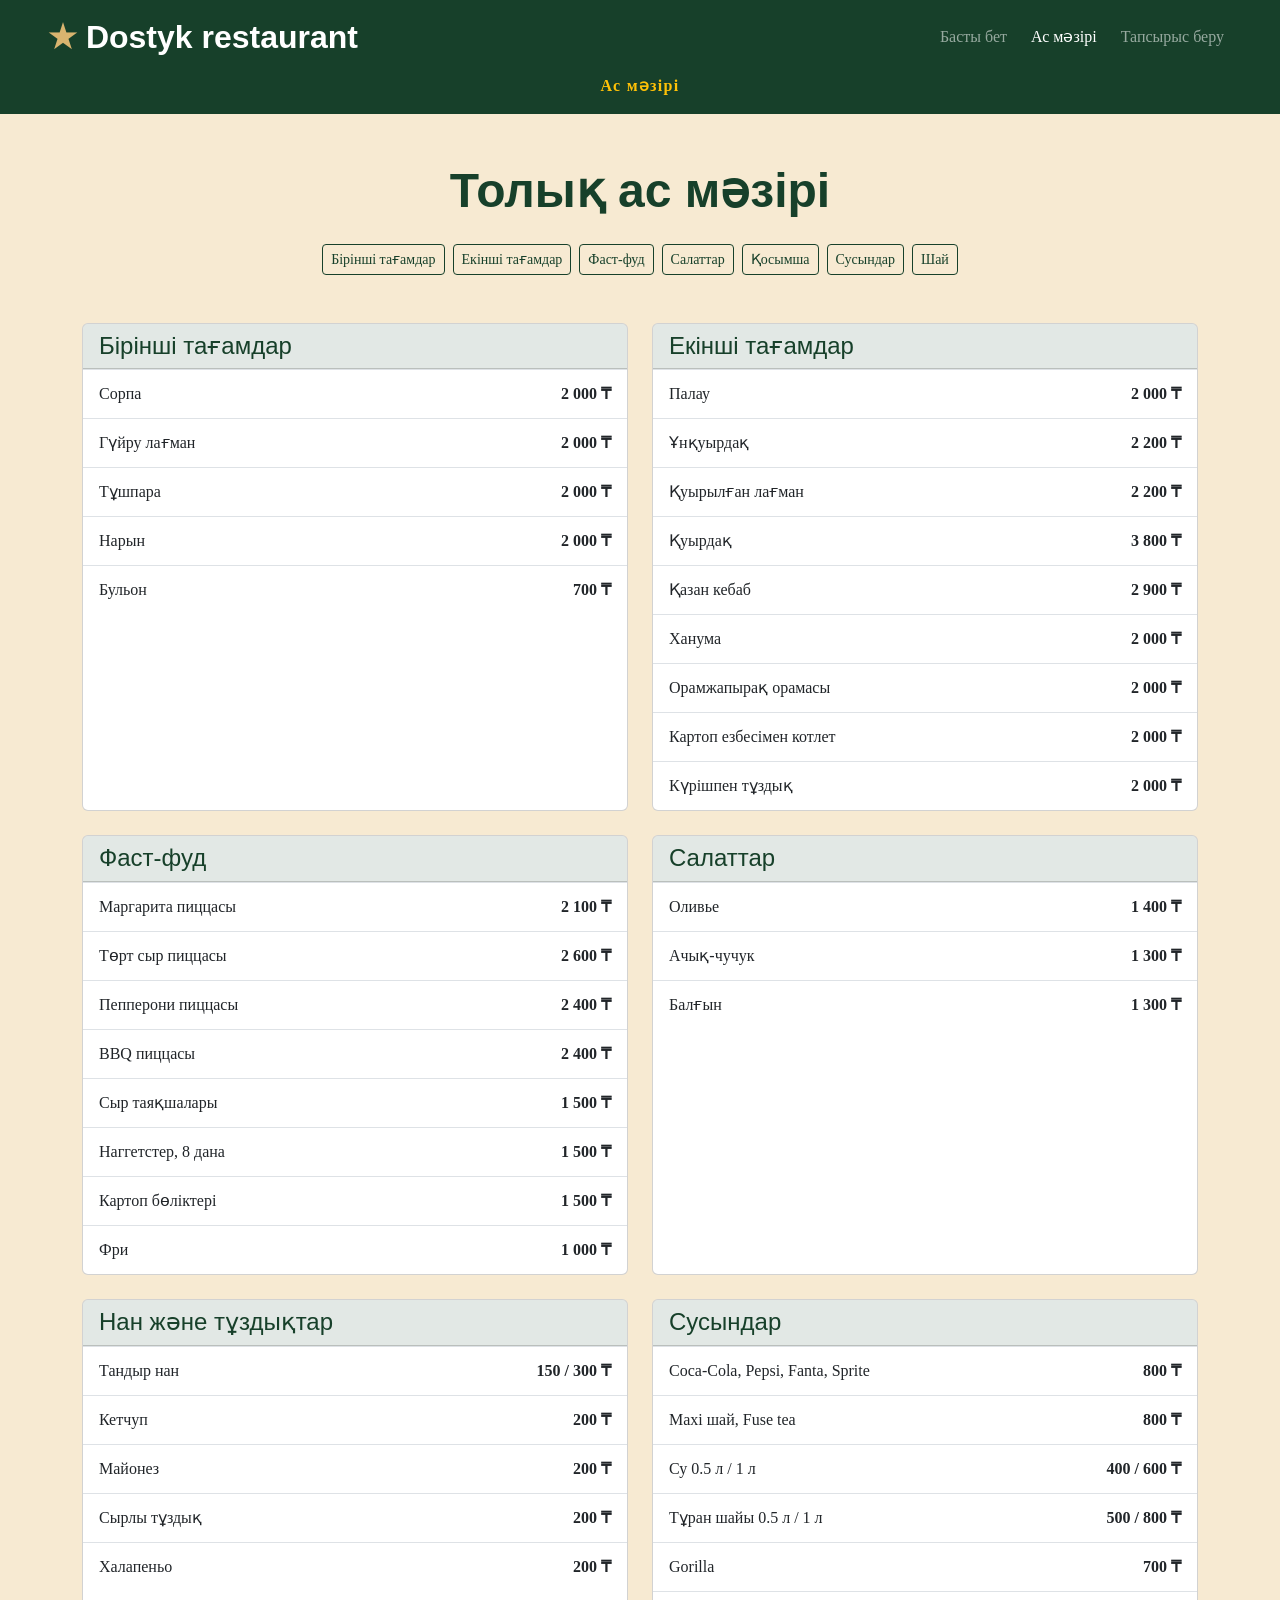
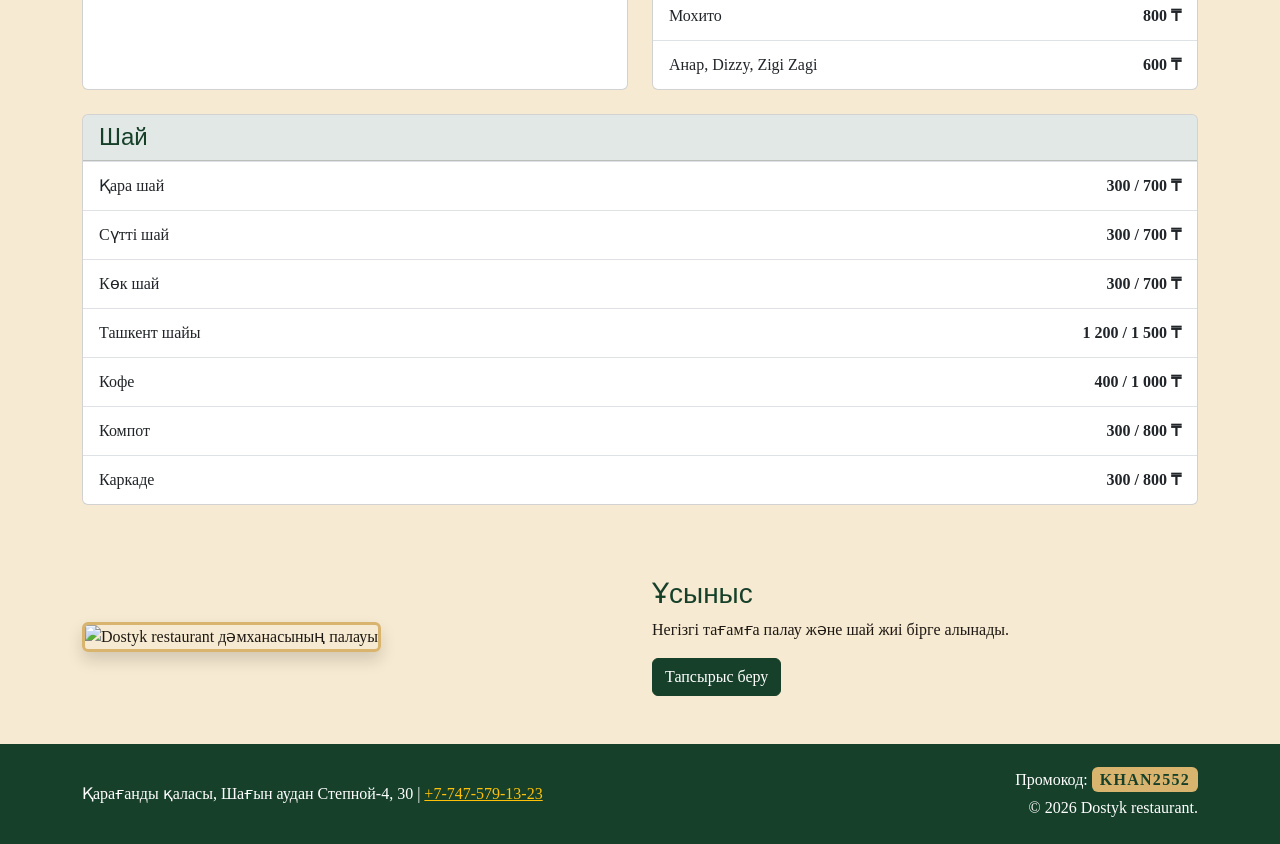
==== menu.html @ ac7b8ba9 "Complete Assignment 3 Bootstrap update" ====
<!DOCTYPE html>
<html lang="kk">
<!-- Author: Aiserik Yerbol -->
<head>
    <meta charset="UTF-8">
    <meta name="viewport" content="width=device-width, initial-scale=1.0">
    <meta name="description" content="Dostyk restaurant ас мәзірі және негізгі бағалары">
    <meta name="author" content="Aiserik Yerbol">
    <!-- Bootstrap 5.3.3 from CDN is used for Assignment 3 layout, navbar, buttons, cards, and responsive utilities. -->
    <link href="https://cdn.jsdelivr.net/npm/bootstrap@5.3.3/dist/css/bootstrap.min.css" rel="stylesheet">
    <link rel="stylesheet" href="css/base.css">
    <link rel="stylesheet" href="css/aiserik.css">
    <title>Dostyk restaurant - Ас мәзірі</title>
</head>

<body>
    <a class="skip-link position-absolute top-0 start-0 m-3 btn btn-primary btn-sm" href="#main-content">Негізгі мазмұнға өту</a>

    <header class="site-header text-white">
        <nav class="navbar navbar-expand-md navbar-dark">
            <!-- container-fluid is used because the navigation background should stay full width. -->
            <div class="container-fluid px-3 px-md-5">
                <a class="navbar-brand fs-2 fw-bold" href="index.html">
                    <span class="brand-star">★</span> Dostyk <span class="d-none d-sm-inline">restaurant</span>
                </a>
                <button class="navbar-toggler" type="button" data-bs-toggle="collapse" data-bs-target="#mainNav" aria-controls="mainNav" aria-expanded="false" aria-label="Мәзірді ашу">
                    <span class="navbar-toggler-icon"></span>
                </button>
                <div class="collapse navbar-collapse" id="mainNav">
                    <ul class="navbar-nav ms-auto gap-md-2 text-center">
                        <li class="nav-item"><a class="nav-link" href="index.html">Басты бет</a></li>
                        <li class="nav-item"><a class="nav-link active" aria-current="page" href="menu.html">Ас мәзірі</a></li>
                        <li class="nav-item"><a class="nav-link" href="order.html">Тапсырыс беру</a></li>
                    </ul>
                </div>
            </div>
        </nav>
        <p class="hero-note text-warning text-center fw-bold mb-0 pb-3 d-none d-md-block">Ас мәзірі</p>
    </header>

    <!-- The main content uses container because menu cards are easier to read with a maximum width. -->
    <main id="main-content" class="container py-5">
        <section class="text-center mb-4">
            <h1 class="display-5 fw-bold text-brand">Толық ас мәзірі</h1>
        </section>

        <nav class="d-flex flex-wrap justify-content-center gap-2 mb-5" aria-label="Мәзір категориялары">
            <a class="btn btn-outline-primary btn-sm" href="#soups">Бірінші тағамдар</a>
            <a class="btn btn-outline-primary btn-sm" href="#main-dishes">Екінші тағамдар</a>
            <a class="btn btn-outline-primary btn-sm" href="#fast-food">Фаст-фуд</a>
            <a class="btn btn-outline-primary btn-sm" href="#salads">Салаттар</a>
            <a class="btn btn-outline-primary btn-sm" href="#extras">Қосымша</a>
            <a class="btn btn-outline-primary btn-sm" href="#drinks">Сусындар</a>
            <a class="btn btn-outline-primary btn-sm" href="#tea-list">Шай</a>
        </nav>

        <!-- Bootstrap component: cards, changed to restaurant menu categories. At 768px and wider, col-md-6 makes two cards per row. -->
        <div class="row g-4">
            <div class="col-12 col-md-6" id="soups">
                <article class="card h-100">
                    <div class="card-header bg-soft-green">
                        <h2 class="h4 text-brand mb-0">Бірінші тағамдар</h2>
                    </div>
                    <ul class="menu-list">
                        <li><span>Сорпа</span><strong class="price">2 000 &#8376;</strong></li>
                        <li><span>Гүйру лағман</span><strong class="price">2 000 &#8376;</strong></li>
                        <li><span>Тұшпара</span><strong class="price">2 000 &#8376;</strong></li>
                        <li><span>Нарын</span><strong class="price">2 000 &#8376;</strong></li>
                        <li><span>Бульон</span><strong class="price">700 &#8376;</strong></li>
                    </ul>
                </article>
            </div>

            <div class="col-12 col-md-6" id="main-dishes">
                <article class="card h-100">
                    <div class="card-header bg-soft-green">
                        <h2 class="h4 text-brand mb-0">Екінші тағамдар</h2>
                    </div>
                    <ul class="menu-list">
                        <li><span>Палау</span><strong class="price">2 000 &#8376;</strong></li>
                        <li><span>Ұнқуырдақ</span><strong class="price">2 200 &#8376;</strong></li>
                        <li><span>Қуырылған лағман</span><strong class="price">2 200 &#8376;</strong></li>
                        <li><span>Қуырдақ</span><strong class="price">3 800 &#8376;</strong></li>
                        <li><span>Қазан кебаб</span><strong class="price">2 900 &#8376;</strong></li>
                        <li><span>Ханума</span><strong class="price">2 000 &#8376;</strong></li>
                        <li><span>Орамжапырақ орамасы</span><strong class="price">2 000 &#8376;</strong></li>
                        <li><span>Картоп езбесімен котлет</span><strong class="price">2 000 &#8376;</strong></li>
                        <li><span>Күрішпен тұздық</span><strong class="price">2 000 &#8376;</strong></li>
                    </ul>
                </article>
            </div>

            <div class="col-12 col-md-6" id="fast-food">
                <article class="card h-100">
                    <div class="card-header bg-soft-green">
                        <h2 class="h4 text-brand mb-0">Фаст-фуд</h2>
                    </div>
                    <ul class="menu-list">
                        <li><span>Маргарита пиццасы</span><strong class="price">2 100 &#8376;</strong></li>
                        <li><span>Төрт сыр пиццасы</span><strong class="price">2 600 &#8376;</strong></li>
                        <li><span>Пепперони пиццасы</span><strong class="price">2 400 &#8376;</strong></li>
                        <li><span>BBQ пиццасы</span><strong class="price">2 400 &#8376;</strong></li>
                        <li><span>Сыр таяқшалары</span><strong class="price">1 500 &#8376;</strong></li>
                        <li><span>Наггетстер, 8 дана</span><strong class="price">1 500 &#8376;</strong></li>
                        <li><span>Картоп бөліктері</span><strong class="price">1 500 &#8376;</strong></li>
                        <li><span>Фри</span><strong class="price">1 000 &#8376;</strong></li>
                    </ul>
                </article>
            </div>

            <div class="col-12 col-md-6" id="salads">
                <article class="card h-100">
                    <div class="card-header bg-soft-green">
                        <h2 class="h4 text-brand mb-0">Салаттар</h2>
                    </div>
                    <ul class="menu-list">
                        <li><span>Оливье</span><strong class="price">1 400 &#8376;</strong></li>
                        <li><span>Ачық-чучук</span><strong class="price">1 300 &#8376;</strong></li>
                        <li><span>Балғын</span><strong class="price">1 300 &#8376;</strong></li>
                    </ul>
                </article>
            </div>

            <div class="col-12 col-md-6" id="extras">
                <article class="card h-100">
                    <div class="card-header bg-soft-green">
                        <h2 class="h4 text-brand mb-0">Нан және тұздықтар</h2>
                    </div>
                    <ul class="menu-list">
                        <li><span>Тандыр нан</span><strong class="price">150 / 300 &#8376;</strong></li>
                        <li><span>Кетчуп</span><strong class="price">200 &#8376;</strong></li>
                        <li><span>Майонез</span><strong class="price">200 &#8376;</strong></li>
                        <li><span>Сырлы тұздық</span><strong class="price">200 &#8376;</strong></li>
                        <li><span>Халапеньо</span><strong class="price">200 &#8376;</strong></li>
                    </ul>
                </article>
            </div>

            <div class="col-12 col-md-6" id="drinks">
                <article class="card h-100">
                    <div class="card-header bg-soft-green">
                        <h2 class="h4 text-brand mb-0">Сусындар</h2>
                    </div>
                    <ul class="menu-list">
                        <li><span>Coca-Cola, Pepsi, Fanta, Sprite</span><strong class="price">800 &#8376;</strong></li>
                        <li><span>Maxi шай, Fuse tea</span><strong class="price">800 &#8376;</strong></li>
                        <li><span>Су 0.5 л / 1 л</span><strong class="price">400 / 600 &#8376;</strong></li>
                        <li><span>Тұран шайы 0.5 л / 1 л</span><strong class="price">500 / 800 &#8376;</strong></li>
                        <li><span>Gorilla</span><strong class="price">700 &#8376;</strong></li>
                        <li><span>Мохито</span><strong class="price">800 &#8376;</strong></li>
                        <li><span>Анар, Dizzy, Zigi Zagi</span><strong class="price">600 &#8376;</strong></li>
                    </ul>
                </article>
            </div>

            <div class="col-12" id="tea-list">
                <article class="card h-100">
                    <div class="card-header bg-soft-green">
                        <h2 class="h4 text-brand mb-0">Шай</h2>
                    </div>
                    <ul class="menu-list">
                        <li><span>Қара шай</span><strong class="price">300 / 700 &#8376;</strong></li>
                        <li><span>Сүтті шай</span><strong class="price">300 / 700 &#8376;</strong></li>
                        <li><span>Көк шай</span><strong class="price">300 / 700 &#8376;</strong></li>
                        <li><span>Ташкент шайы</span><strong class="price">1 200 / 1 500 &#8376;</strong></li>
                        <li><span>Кофе</span><strong class="price">400 / 1 000 &#8376;</strong></li>
                        <li><span>Компот</span><strong class="price">300 / 800 &#8376;</strong></li>
                        <li><span>Каркаде</span><strong class="price">300 / 800 &#8376;</strong></li>
                    </ul>
                </article>
            </div>
        </div>

        <section class="row g-4 align-items-center mt-5">
            <div class="col-12 col-md-6">
                <img class="img-fluid rounded shadow menu-photo" src="images/palay.jpg" alt="Dostyk restaurant дәмханасының палауы" width="400" height="225" loading="lazy">
            </div>
            <div class="col-12 col-md-6 text-center text-md-start">
                <h2 class="h3 text-brand">Ұсыныс</h2>
                <p>Негізгі тағамға палау және шай жиі бірге алынады.</p>
                <a class="btn btn-primary" href="order.html">Тапсырыс беру</a>
            </div>
        </section>
    </main>

    <footer class="site-footer text-white py-4">
        <div class="container d-md-flex justify-content-between align-items-center text-center text-md-start">
            <address class="mb-3 mb-md-0">
                Қарағанды қаласы, Шағын аудан Степной-4, 30 |
                <a class="link-warning" href="tel:+77475791323">+7-747-579-13-23</a>
            </address>
            <div class="text-center text-md-end">
                <p class="mb-1">Промокод: <span class="promo-code rounded px-2 py-1">KHAN2552</span></p>
                <p class="mb-0">&copy; 2026 Dostyk restaurant.</p>
            </div>
        </div>
    </footer>

    <script src="https://cdn.jsdelivr.net/npm/bootstrap@5.3.3/dist/js/bootstrap.bundle.min.js"></script>
</body>
</html>
---- css/base.css ----
/* Assignment 3: Bootstrap handles layout, spacing, nav, buttons, cards, and grid. */
/* :root stores shared colour variables for the whole site. */
:root {
    --dostyk-paper: #f7ead2;
    --dostyk-green: #17402a;
    --dostyk-clay: #7a2e13;
    --dostyk-gold: #d9b46f;
}
/* body controls the page background, main text colour, and font. */
body {
    background: var(--dostyk-paper);
    color: #1f1913;
    font-family: Georgia, "Times New Roman", serif;
}
/* h1, h2, h3, .navbar-brand control headings and the navbar site name. */
h1, h2, h3, .navbar-brand { font-family: "Trebuchet MS", Verdana, Arial, sans-serif; }
/* a controls normal links. */
a { color: var(--dostyk-green); }
/* a:hover, a:focus control links when selected. */
a:hover, a:focus { color: var(--dostyk-clay); }
/* .site-header, .site-footer control the top and bottom green areas. */
.site-header, .site-footer { background: var(--dostyk-green); }
/* .brand-star controls the star beside the restaurant name. */
.brand-star { color: var(--dostyk-gold); }
/* .bg-paper gives an element the page paper colour. */
.bg-paper { background: var(--dostyk-paper); }
/* .bg-soft-green gives cards and alerts a light green background. */
.bg-soft-green { background: rgba(23, 64, 42, 0.12); }
/* .text-brand gives text the restaurant green colour. */
.text-brand { color: var(--dostyk-green); }
/* .btn-primary changes Bootstrap primary buttons to restaurant green. */
.btn-primary {
    background: var(--dostyk-green);
    border-color: var(--dostyk-green);
}
/* .btn-primary:hover, .btn-primary:focus control selected primary buttons. */
.btn-primary:hover, .btn-primary:focus {
    background: var(--dostyk-clay);
    border-color: var(--dostyk-clay);
}
/* .btn-outline-primary changes Bootstrap outline buttons to restaurant green. */
.btn-outline-primary {
    color: var(--dostyk-green);
    border-color: var(--dostyk-green);
}
/* .btn-outline-primary:hover, .btn-outline-primary:focus control selected outline buttons. */
.btn-outline-primary:hover, .btn-outline-primary:focus {
    background: var(--dostyk-green);
    border-color: var(--dostyk-green);
}
/* .menu-photo, .story-photo control borders on restaurant photos. */
.menu-photo, .story-photo { border: 3px solid var(--dostyk-gold); }
/* .skip-link hides the accessibility skip link until keyboard focus. */
.skip-link {
    z-index: 1030;
    transform: translateY(-180%);
}
/* .skip-link:focus shows the skip link when pressing Tab. */
.skip-link:focus { transform: translateY(0); }
---- css/aiserik.css ----
/* Personal Bootstrap correction layer for Aiserik Yerbol. */
/* .hero-note controls the small yellow subtitle under the navbar. */
.hero-note { letter-spacing: 0.08em; }
/* .card-img-top controls images at the top of Bootstrap cards. */
.card-img-top {
    height: 14rem;
    object-fit: cover;
}
/* .menu-list controls the food list inside each menu category card. */
.menu-list {
    list-style: none;
    margin: 0;
    padding: 0;
}
/* .menu-list li controls each food row: name left, price right. */
.menu-list li {
    display: flex;
    justify-content: space-between;
    gap: 1rem;
    padding: 0.75rem 1rem;
    border-top: 1px solid #dee2e6;
}
/* .price controls the menu price text. */
.price { white-space: nowrap; }
/* .promo-code controls the promo code in the footer. */
.promo-code {
    background: #d9b46f;
    color: #17402a;
    font-weight: 700;
    letter-spacing: 0.08em;
}
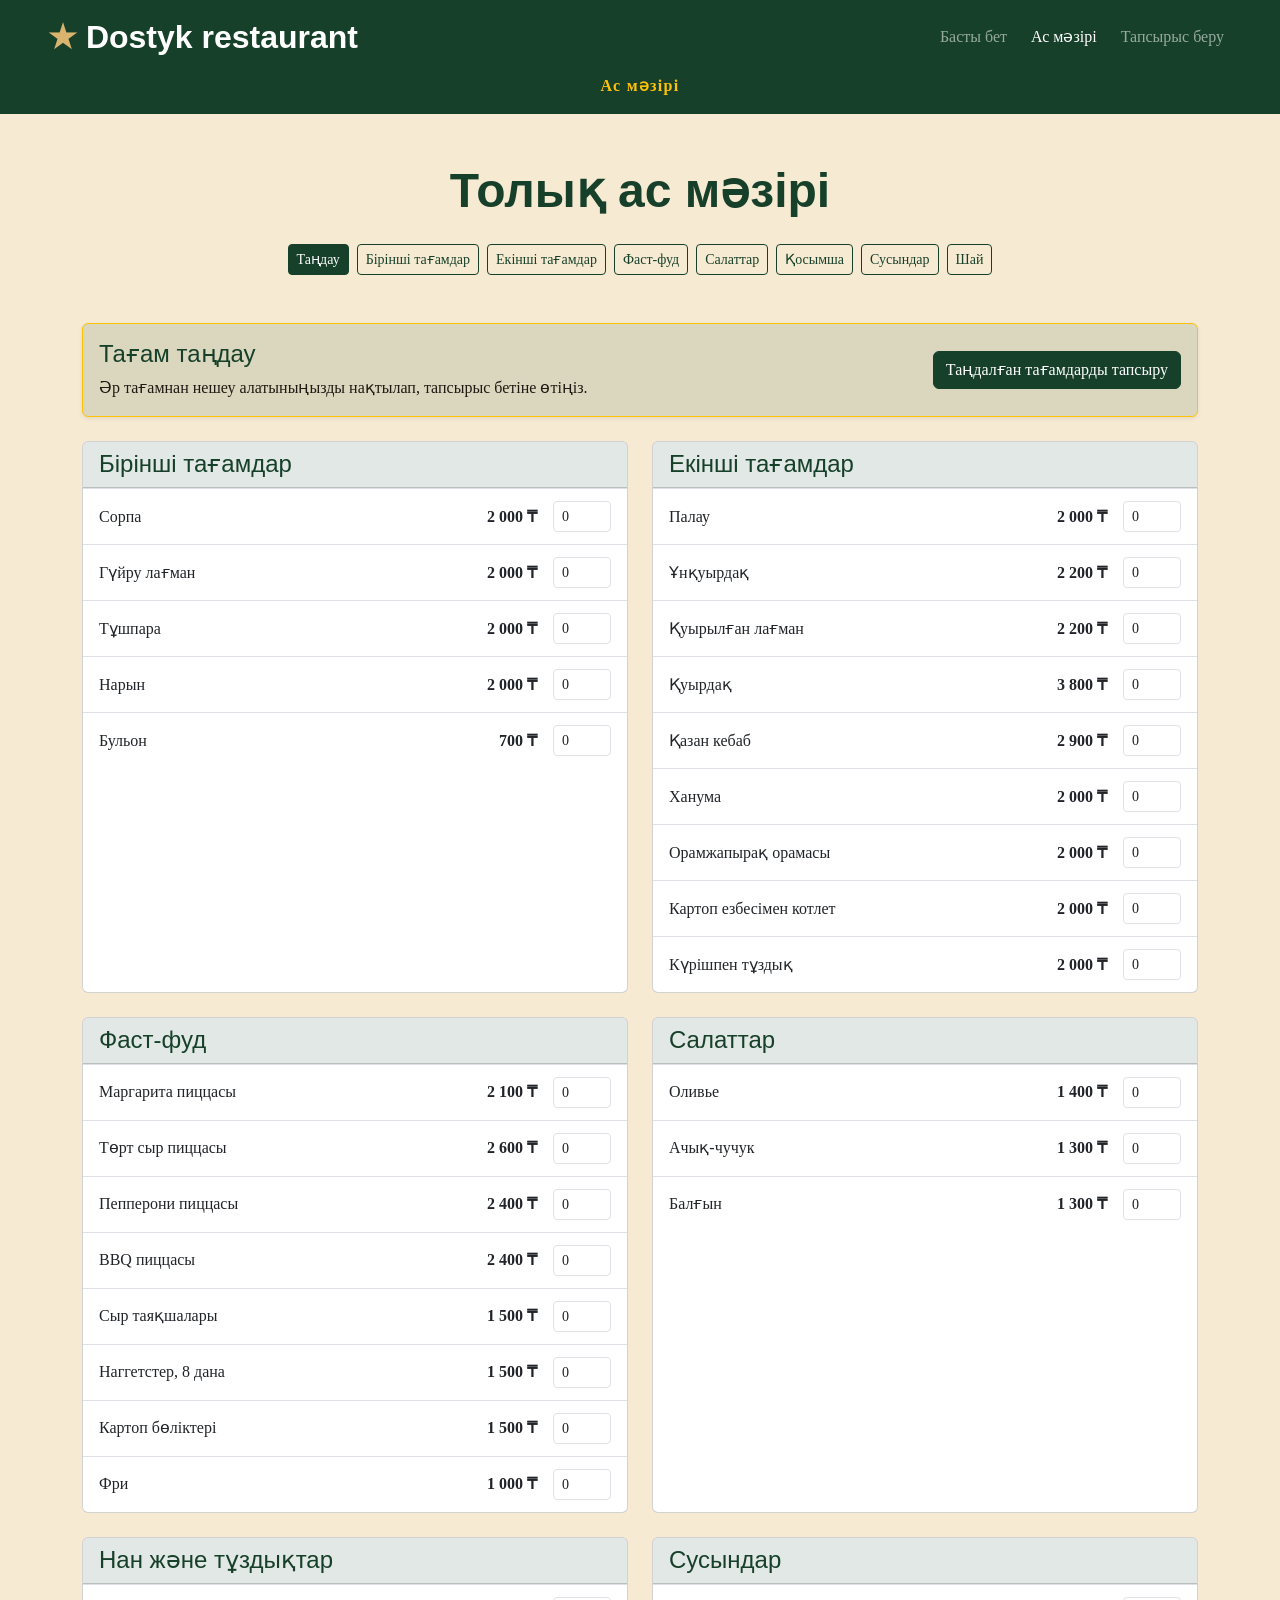
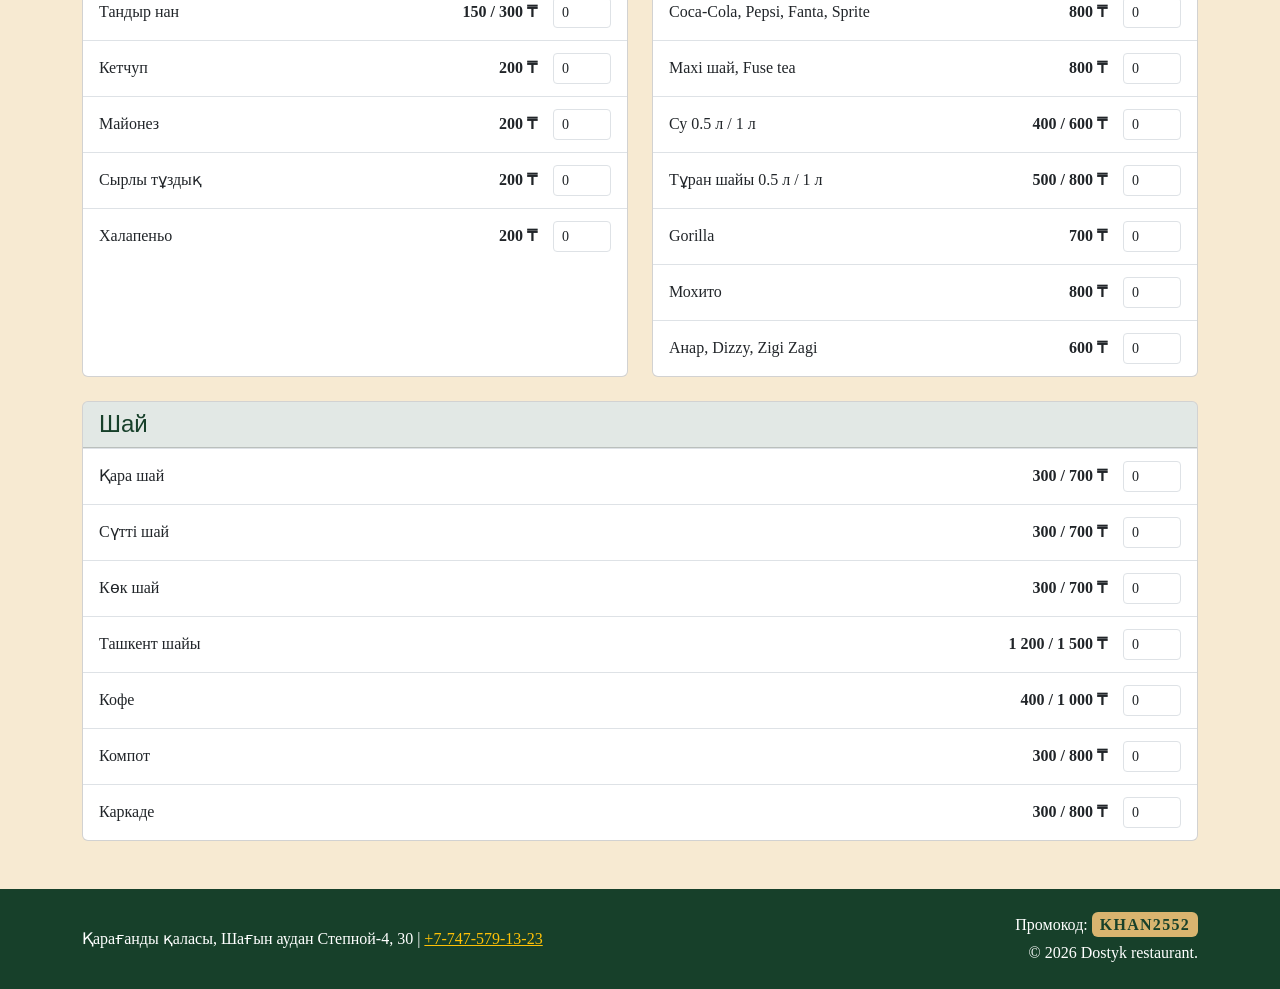
==== commit 9dd34964: "Complete midterm structure and validation updates" ====
--- a/menu.html
+++ b/menu.html
@@ -45,6 +45,7 @@
         </section>
 
         <nav class="d-flex flex-wrap justify-content-center gap-2 mb-5" aria-label="Мәзір категориялары">
+            <a class="btn btn-primary btn-sm" href="#cart">Таңдау</a>
             <a class="btn btn-outline-primary btn-sm" href="#soups">Бірінші тағамдар</a>
             <a class="btn btn-outline-primary btn-sm" href="#main-dishes">Екінші тағамдар</a>
             <a class="btn btn-outline-primary btn-sm" href="#fast-food">Фаст-фуд</a>
@@ -54,6 +55,19 @@
             <a class="btn btn-outline-primary btn-sm" href="#tea-list">Шай</a>
         </nav>
 
+        <form id="menu-cart-form" action="order.html" method="get">
+            <section id="cart" class="alert bg-soft-green border border-warning shadow-sm mb-4">
+                <div class="row g-3 align-items-center">
+                    <div class="col-12 col-md">
+                        <h2 class="h4 text-brand">Тағам таңдау</h2>
+                        <p class="mb-0">Әр тағамнан нешеу алатыныңызды нақтылап, тапсырыс бетіне өтіңіз.</p>
+                    </div>
+                    <div class="col-12 col-md-auto">
+                        <button id="submit-cart" class="btn btn-primary" type="submit">Таңдалған тағамдарды тапсыру</button>
+                    </div>
+                </div>
+            </section>
+
         <!-- Bootstrap component: cards, changed to restaurant menu categories. At 768px and wider, col-md-6 makes two cards per row. -->
         <div class="row g-4">
             <div class="col-12 col-md-6" id="soups">
@@ -62,11 +76,11 @@
                         <h2 class="h4 text-brand mb-0">Бірінші тағамдар</h2>
                     </div>
                     <ul class="menu-list">
-                        <li><span>Сорпа</span><strong class="price">2 000 &#8376;</strong></li>
-                        <li><span>Гүйру лағман</span><strong class="price">2 000 &#8376;</strong></li>
-                        <li><span>Тұшпара</span><strong class="price">2 000 &#8376;</strong></li>
-                        <li><span>Нарын</span><strong class="price">2 000 &#8376;</strong></li>
-                        <li><span>Бульон</span><strong class="price">700 &#8376;</strong></li>
+                        <li><span>Сорпа</span><strong class="price">2 000 &#8376;</strong><label class="visually-hidden" for="qty_sorpa">Сорпа саны</label><input class="form-control form-control-sm w-auto" type="number" id="qty_sorpa" name="qty_sorpa" min="0" max="20" value="0"></li>
+                        <li><span>Гүйру лағман</span><strong class="price">2 000 &#8376;</strong><label class="visually-hidden" for="qty_guyru_lagman">Гүйру лағман саны</label><input class="form-control form-control-sm w-auto" type="number" id="qty_guyru_lagman" name="qty_guyru_lagman" min="0" max="20" value="0"></li>
+                        <li><span>Тұшпара</span><strong class="price">2 000 &#8376;</strong><label class="visually-hidden" for="qty_tushpara">Тұшпара саны</label><input class="form-control form-control-sm w-auto" type="number" id="qty_tushpara" name="qty_tushpara" min="0" max="20" value="0"></li>
+                        <li><span>Нарын</span><strong class="price">2 000 &#8376;</strong><label class="visually-hidden" for="qty_naryn">Нарын саны</label><input class="form-control form-control-sm w-auto" type="number" id="qty_naryn" name="qty_naryn" min="0" max="20" value="0"></li>
+                        <li><span>Бульон</span><strong class="price">700 &#8376;</strong><label class="visually-hidden" for="qty_bulon">Бульон саны</label><input class="form-control form-control-sm w-auto" type="number" id="qty_bulon" name="qty_bulon" min="0" max="20" value="0"></li>
                     </ul>
                 </article>
             </div>
@@ -77,15 +91,15 @@
                         <h2 class="h4 text-brand mb-0">Екінші тағамдар</h2>
                     </div>
                     <ul class="menu-list">
-                        <li><span>Палау</span><strong class="price">2 000 &#8376;</strong></li>
-                        <li><span>Ұнқуырдақ</span><strong class="price">2 200 &#8376;</strong></li>
-                        <li><span>Қуырылған лағман</span><strong class="price">2 200 &#8376;</strong></li>
-                        <li><span>Қуырдақ</span><strong class="price">3 800 &#8376;</strong></li>
-                        <li><span>Қазан кебаб</span><strong class="price">2 900 &#8376;</strong></li>
-                        <li><span>Ханума</span><strong class="price">2 000 &#8376;</strong></li>
-                        <li><span>Орамжапырақ орамасы</span><strong class="price">2 000 &#8376;</strong></li>
-                        <li><span>Картоп езбесімен котлет</span><strong class="price">2 000 &#8376;</strong></li>
-                        <li><span>Күрішпен тұздық</span><strong class="price">2 000 &#8376;</strong></li>
+                        <li><span>Палау</span><strong class="price">2 000 &#8376;</strong><label class="visually-hidden" for="qty_palau">Палау саны</label><input class="form-control form-control-sm w-auto" type="number" id="qty_palau" name="qty_palau" min="0" max="20" value="0"></li>
+                        <li><span>Ұнқуырдақ</span><strong class="price">2 200 &#8376;</strong><label class="visually-hidden" for="qty_unquyrdaq">Ұнқуырдақ саны</label><input class="form-control form-control-sm w-auto" type="number" id="qty_unquyrdaq" name="qty_unquyrdaq" min="0" max="20" value="0"></li>
+                        <li><span>Қуырылған лағман</span><strong class="price">2 200 &#8376;</strong><label class="visually-hidden" for="qty_fried_lagman">Қуырылған лағман саны</label><input class="form-control form-control-sm w-auto" type="number" id="qty_fried_lagman" name="qty_fried_lagman" min="0" max="20" value="0"></li>
+                        <li><span>Қуырдақ</span><strong class="price">3 800 &#8376;</strong><label class="visually-hidden" for="qty_quyrdaq">Қуырдақ саны</label><input class="form-control form-control-sm w-auto" type="number" id="qty_quyrdaq" name="qty_quyrdaq" min="0" max="20" value="0"></li>
+                        <li><span>Қазан кебаб</span><strong class="price">2 900 &#8376;</strong><label class="visually-hidden" for="qty_qazan_kebab">Қазан кебаб саны</label><input class="form-control form-control-sm w-auto" type="number" id="qty_qazan_kebab" name="qty_qazan_kebab" min="0" max="20" value="0"></li>
+                        <li><span>Ханума</span><strong class="price">2 000 &#8376;</strong><label class="visually-hidden" for="qty_hanuma">Ханума саны</label><input class="form-control form-control-sm w-auto" type="number" id="qty_hanuma" name="qty_hanuma" min="0" max="20" value="0"></li>
+                        <li><span>Орамжапырақ орамасы</span><strong class="price">2 000 &#8376;</strong><label class="visually-hidden" for="qty_cabbage_roll">Орамжапырақ орамасы саны</label><input class="form-control form-control-sm w-auto" type="number" id="qty_cabbage_roll" name="qty_cabbage_roll" min="0" max="20" value="0"></li>
+                        <li><span>Картоп езбесімен котлет</span><strong class="price">2 000 &#8376;</strong><label class="visually-hidden" for="qty_cutlet_puree">Картоп езбесімен котлет саны</label><input class="form-control form-control-sm w-auto" type="number" id="qty_cutlet_puree" name="qty_cutlet_puree" min="0" max="20" value="0"></li>
+                        <li><span>Күрішпен тұздық</span><strong class="price">2 000 &#8376;</strong><label class="visually-hidden" for="qty_rice_sauce">Күрішпен тұздық саны</label><input class="form-control form-control-sm w-auto" type="number" id="qty_rice_sauce" name="qty_rice_sauce" min="0" max="20" value="0"></li>
                     </ul>
                 </article>
             </div>
@@ -96,14 +110,14 @@
                         <h2 class="h4 text-brand mb-0">Фаст-фуд</h2>
                     </div>
                     <ul class="menu-list">
-                        <li><span>Маргарита пиццасы</span><strong class="price">2 100 &#8376;</strong></li>
-                        <li><span>Төрт сыр пиццасы</span><strong class="price">2 600 &#8376;</strong></li>
-                        <li><span>Пепперони пиццасы</span><strong class="price">2 400 &#8376;</strong></li>
-                        <li><span>BBQ пиццасы</span><strong class="price">2 400 &#8376;</strong></li>
-                        <li><span>Сыр таяқшалары</span><strong class="price">1 500 &#8376;</strong></li>
-                        <li><span>Наггетстер, 8 дана</span><strong class="price">1 500 &#8376;</strong></li>
-                        <li><span>Картоп бөліктері</span><strong class="price">1 500 &#8376;</strong></li>
-                        <li><span>Фри</span><strong class="price">1 000 &#8376;</strong></li>
+                        <li><span>Маргарита пиццасы</span><strong class="price">2 100 &#8376;</strong><label class="visually-hidden" for="qty_margarita">Маргарита пиццасы саны</label><input class="form-control form-control-sm w-auto" type="number" id="qty_margarita" name="qty_margarita" min="0" max="20" value="0"></li>
+                        <li><span>Төрт сыр пиццасы</span><strong class="price">2 600 &#8376;</strong><label class="visually-hidden" for="qty_four_cheese">Төрт сыр пиццасы саны</label><input class="form-control form-control-sm w-auto" type="number" id="qty_four_cheese" name="qty_four_cheese" min="0" max="20" value="0"></li>
+                        <li><span>Пепперони пиццасы</span><strong class="price">2 400 &#8376;</strong><label class="visually-hidden" for="qty_pepperoni">Пепперони пиццасы саны</label><input class="form-control form-control-sm w-auto" type="number" id="qty_pepperoni" name="qty_pepperoni" min="0" max="20" value="0"></li>
+                        <li><span>BBQ пиццасы</span><strong class="price">2 400 &#8376;</strong><label class="visually-hidden" for="qty_bbq_pizza">BBQ пиццасы саны</label><input class="form-control form-control-sm w-auto" type="number" id="qty_bbq_pizza" name="qty_bbq_pizza" min="0" max="20" value="0"></li>
+                        <li><span>Сыр таяқшалары</span><strong class="price">1 500 &#8376;</strong><label class="visually-hidden" for="qty_cheese_sticks">Сыр таяқшалары саны</label><input class="form-control form-control-sm w-auto" type="number" id="qty_cheese_sticks" name="qty_cheese_sticks" min="0" max="20" value="0"></li>
+                        <li><span>Наггетстер, 8 дана</span><strong class="price">1 500 &#8376;</strong><label class="visually-hidden" for="qty_nuggets">Наггетстер саны</label><input class="form-control form-control-sm w-auto" type="number" id="qty_nuggets" name="qty_nuggets" min="0" max="20" value="0"></li>
+                        <li><span>Картоп бөліктері</span><strong class="price">1 500 &#8376;</strong><label class="visually-hidden" for="qty_potato_wedges">Картоп бөліктері саны</label><input class="form-control form-control-sm w-auto" type="number" id="qty_potato_wedges" name="qty_potato_wedges" min="0" max="20" value="0"></li>
+                        <li><span>Фри</span><strong class="price">1 000 &#8376;</strong><label class="visually-hidden" for="qty_fries">Фри саны</label><input class="form-control form-control-sm w-auto" type="number" id="qty_fries" name="qty_fries" min="0" max="20" value="0"></li>
                     </ul>
                 </article>
             </div>
@@ -114,9 +128,9 @@
                         <h2 class="h4 text-brand mb-0">Салаттар</h2>
                     </div>
                     <ul class="menu-list">
-                        <li><span>Оливье</span><strong class="price">1 400 &#8376;</strong></li>
-                        <li><span>Ачық-чучук</span><strong class="price">1 300 &#8376;</strong></li>
-                        <li><span>Балғын</span><strong class="price">1 300 &#8376;</strong></li>
+                        <li><span>Оливье</span><strong class="price">1 400 &#8376;</strong><label class="visually-hidden" for="qty_olivye">Оливье саны</label><input class="form-control form-control-sm w-auto" type="number" id="qty_olivye" name="qty_olivye" min="0" max="20" value="0"></li>
+                        <li><span>Ачық-чучук</span><strong class="price">1 300 &#8376;</strong><label class="visually-hidden" for="qty_achik_chuchuk">Ачық-чучук саны</label><input class="form-control form-control-sm w-auto" type="number" id="qty_achik_chuchuk" name="qty_achik_chuchuk" min="0" max="20" value="0"></li>
+                        <li><span>Балғын</span><strong class="price">1 300 &#8376;</strong><label class="visually-hidden" for="qty_balgin">Балғын саны</label><input class="form-control form-control-sm w-auto" type="number" id="qty_balgin" name="qty_balgin" min="0" max="20" value="0"></li>
                     </ul>
                 </article>
             </div>
@@ -127,11 +141,11 @@
                         <h2 class="h4 text-brand mb-0">Нан және тұздықтар</h2>
                     </div>
                     <ul class="menu-list">
-                        <li><span>Тандыр нан</span><strong class="price">150 / 300 &#8376;</strong></li>
-                        <li><span>Кетчуп</span><strong class="price">200 &#8376;</strong></li>
-                        <li><span>Майонез</span><strong class="price">200 &#8376;</strong></li>
-                        <li><span>Сырлы тұздық</span><strong class="price">200 &#8376;</strong></li>
-                        <li><span>Халапеньо</span><strong class="price">200 &#8376;</strong></li>
+                        <li><span>Тандыр нан</span><strong class="price">150 / 300 &#8376;</strong><label class="visually-hidden" for="qty_tandyr_nan">Тандыр нан саны</label><input class="form-control form-control-sm w-auto" type="number" id="qty_tandyr_nan" name="qty_tandyr_nan" min="0" max="20" value="0"></li>
+                        <li><span>Кетчуп</span><strong class="price">200 &#8376;</strong><label class="visually-hidden" for="qty_ketchup">Кетчуп саны</label><input class="form-control form-control-sm w-auto" type="number" id="qty_ketchup" name="qty_ketchup" min="0" max="20" value="0"></li>
+                        <li><span>Майонез</span><strong class="price">200 &#8376;</strong><label class="visually-hidden" for="qty_mayo">Майонез саны</label><input class="form-control form-control-sm w-auto" type="number" id="qty_mayo" name="qty_mayo" min="0" max="20" value="0"></li>
+                        <li><span>Сырлы тұздық</span><strong class="price">200 &#8376;</strong><label class="visually-hidden" for="qty_cheese_sauce">Сырлы тұздық саны</label><input class="form-control form-control-sm w-auto" type="number" id="qty_cheese_sauce" name="qty_cheese_sauce" min="0" max="20" value="0"></li>
+                        <li><span>Халапеньо</span><strong class="price">200 &#8376;</strong><label class="visually-hidden" for="qty_jalapeno">Халапеньо саны</label><input class="form-control form-control-sm w-auto" type="number" id="qty_jalapeno" name="qty_jalapeno" min="0" max="20" value="0"></li>
                     </ul>
                 </article>
             </div>
@@ -142,13 +156,13 @@
                         <h2 class="h4 text-brand mb-0">Сусындар</h2>
                     </div>
                     <ul class="menu-list">
-                        <li><span>Coca-Cola, Pepsi, Fanta, Sprite</span><strong class="price">800 &#8376;</strong></li>
-                        <li><span>Maxi шай, Fuse tea</span><strong class="price">800 &#8376;</strong></li>
-                        <li><span>Су 0.5 л / 1 л</span><strong class="price">400 / 600 &#8376;</strong></li>
-                        <li><span>Тұран шайы 0.5 л / 1 л</span><strong class="price">500 / 800 &#8376;</strong></li>
-                        <li><span>Gorilla</span><strong class="price">700 &#8376;</strong></li>
-                        <li><span>Мохито</span><strong class="price">800 &#8376;</strong></li>
-                        <li><span>Анар, Dizzy, Zigi Zagi</span><strong class="price">600 &#8376;</strong></li>
+                        <li><span>Coca-Cola, Pepsi, Fanta, Sprite</span><strong class="price">800 &#8376;</strong><label class="visually-hidden" for="qty_soda">Газдалған сусын саны</label><input class="form-control form-control-sm w-auto" type="number" id="qty_soda" name="qty_soda" min="0" max="20" value="0"></li>
+                        <li><span>Maxi шай, Fuse tea</span><strong class="price">800 &#8376;</strong><label class="visually-hidden" for="qty_iced_tea">Салқын шай саны</label><input class="form-control form-control-sm w-auto" type="number" id="qty_iced_tea" name="qty_iced_tea" min="0" max="20" value="0"></li>
+                        <li><span>Су 0.5 л / 1 л</span><strong class="price">400 / 600 &#8376;</strong><label class="visually-hidden" for="qty_water">Су саны</label><input class="form-control form-control-sm w-auto" type="number" id="qty_water" name="qty_water" min="0" max="20" value="0"></li>
+                        <li><span>Тұран шайы 0.5 л / 1 л</span><strong class="price">500 / 800 &#8376;</strong><label class="visually-hidden" for="qty_turan_tea">Тұран шайы саны</label><input class="form-control form-control-sm w-auto" type="number" id="qty_turan_tea" name="qty_turan_tea" min="0" max="20" value="0"></li>
+                        <li><span>Gorilla</span><strong class="price">700 &#8376;</strong><label class="visually-hidden" for="qty_gorilla">Gorilla саны</label><input class="form-control form-control-sm w-auto" type="number" id="qty_gorilla" name="qty_gorilla" min="0" max="20" value="0"></li>
+                        <li><span>Мохито</span><strong class="price">800 &#8376;</strong><label class="visually-hidden" for="qty_mojito">Мохито саны</label><input class="form-control form-control-sm w-auto" type="number" id="qty_mojito" name="qty_mojito" min="0" max="20" value="0"></li>
+                        <li><span>Анар, Dizzy, Zigi Zagi</span><strong class="price">600 &#8376;</strong><label class="visually-hidden" for="qty_energy_drink">Анар, Dizzy, Zigi Zagi саны</label><input class="form-control form-control-sm w-auto" type="number" id="qty_energy_drink" name="qty_energy_drink" min="0" max="20" value="0"></li>
                     </ul>
                 </article>
             </div>
@@ -159,28 +173,19 @@
                         <h2 class="h4 text-brand mb-0">Шай</h2>
                     </div>
                     <ul class="menu-list">
-                        <li><span>Қара шай</span><strong class="price">300 / 700 &#8376;</strong></li>
-                        <li><span>Сүтті шай</span><strong class="price">300 / 700 &#8376;</strong></li>
-                        <li><span>Көк шай</span><strong class="price">300 / 700 &#8376;</strong></li>
-                        <li><span>Ташкент шайы</span><strong class="price">1 200 / 1 500 &#8376;</strong></li>
-                        <li><span>Кофе</span><strong class="price">400 / 1 000 &#8376;</strong></li>
-                        <li><span>Компот</span><strong class="price">300 / 800 &#8376;</strong></li>
-                        <li><span>Каркаде</span><strong class="price">300 / 800 &#8376;</strong></li>
+                        <li><span>Қара шай</span><strong class="price">300 / 700 &#8376;</strong><label class="visually-hidden" for="qty_black_tea">Қара шай саны</label><input class="form-control form-control-sm w-auto" type="number" id="qty_black_tea" name="qty_black_tea" min="0" max="20" value="0"></li>
+                        <li><span>Сүтті шай</span><strong class="price">300 / 700 &#8376;</strong><label class="visually-hidden" for="qty_milk_tea">Сүтті шай саны</label><input class="form-control form-control-sm w-auto" type="number" id="qty_milk_tea" name="qty_milk_tea" min="0" max="20" value="0"></li>
+                        <li><span>Көк шай</span><strong class="price">300 / 700 &#8376;</strong><label class="visually-hidden" for="qty_green_tea">Көк шай саны</label><input class="form-control form-control-sm w-auto" type="number" id="qty_green_tea" name="qty_green_tea" min="0" max="20" value="0"></li>
+                        <li><span>Ташкент шайы</span><strong class="price">1 200 / 1 500 &#8376;</strong><label class="visually-hidden" for="qty_tashkent_tea">Ташкент шайы саны</label><input class="form-control form-control-sm w-auto" type="number" id="qty_tashkent_tea" name="qty_tashkent_tea" min="0" max="20" value="0"></li>
+                        <li><span>Кофе</span><strong class="price">400 / 1 000 &#8376;</strong><label class="visually-hidden" for="qty_coffee">Кофе саны</label><input class="form-control form-control-sm w-auto" type="number" id="qty_coffee" name="qty_coffee" min="0" max="20" value="0"></li>
+                        <li><span>Компот</span><strong class="price">300 / 800 &#8376;</strong><label class="visually-hidden" for="qty_compote">Компот саны</label><input class="form-control form-control-sm w-auto" type="number" id="qty_compote" name="qty_compote" min="0" max="20" value="0"></li>
+                        <li><span>Каркаде</span><strong class="price">300 / 800 &#8376;</strong><label class="visually-hidden" for="qty_karkade">Каркаде саны</label><input class="form-control form-control-sm w-auto" type="number" id="qty_karkade" name="qty_karkade" min="0" max="20" value="0"></li>
                     </ul>
                 </article>
             </div>
         </div>
-
-        <section class="row g-4 align-items-center mt-5">
-            <div class="col-12 col-md-6">
-                <img class="img-fluid rounded shadow menu-photo" src="images/palay.jpg" alt="Dostyk restaurant дәмханасының палауы" width="400" height="225" loading="lazy">
-            </div>
-            <div class="col-12 col-md-6 text-center text-md-start">
-                <h2 class="h3 text-brand">Ұсыныс</h2>
-                <p>Негізгі тағамға палау және шай жиі бірге алынады.</p>
-                <a class="btn btn-primary" href="order.html">Тапсырыс беру</a>
-            </div>
-        </section>
+        </form>
+
     </main>
 
     <footer class="site-footer text-white py-4">
--- a/css/base.css
+++ b/css/base.css
@@ -48,8 +48,8 @@
     background: var(--dostyk-green);
     border-color: var(--dostyk-green);
 }
-/* .menu-photo, .story-photo control borders on restaurant photos. */
-.menu-photo, .story-photo { border: 3px solid var(--dostyk-gold); }
+/* .story-photo controls the border on the restaurant photo. */
+.story-photo { border: 3px solid var(--dostyk-gold); }
 /* .skip-link hides the accessibility skip link until keyboard focus. */
 .skip-link {
     z-index: 1030;
--- a/css/aiserik.css
+++ b/css/aiserik.css
@@ -1,4 +1,4 @@
-/* Personal Bootstrap correction layer for Aiserik Yerbol. */
+/* Personal Bootstrap correction layer */
 /* .hero-note controls the small yellow subtitle under the navbar. */
 .hero-note { letter-spacing: 0.08em; }
 /* .card-img-top controls images at the top of Bootstrap cards. */
@@ -14,8 +14,9 @@
 }
 /* .menu-list li controls each food row: name left, price right. */
 .menu-list li {
-    display: flex;
-    justify-content: space-between;
+    display: grid;
+    grid-template-columns: 1fr auto auto;
+    align-items: center;
     gap: 1rem;
     padding: 0.75rem 1rem;
     border-top: 1px solid #dee2e6;
@@ -29,3 +30,11 @@
     font-weight: 700;
     letter-spacing: 0.08em;
 }
+/* .hidden is ready for JavaScript to hide messages or generated blocks later. */
+.hidden { display: none; }
+/* .selected is ready for JavaScript to mark a chosen menu item later. */
+.selected { border-color: #d9b46f; }
+/* .success is ready for JavaScript to show a completed form message later. */
+.success { color: #17402a; }
+/* .error is ready for JavaScript to show a form problem later. */
+.error { color: #7a2e13; }
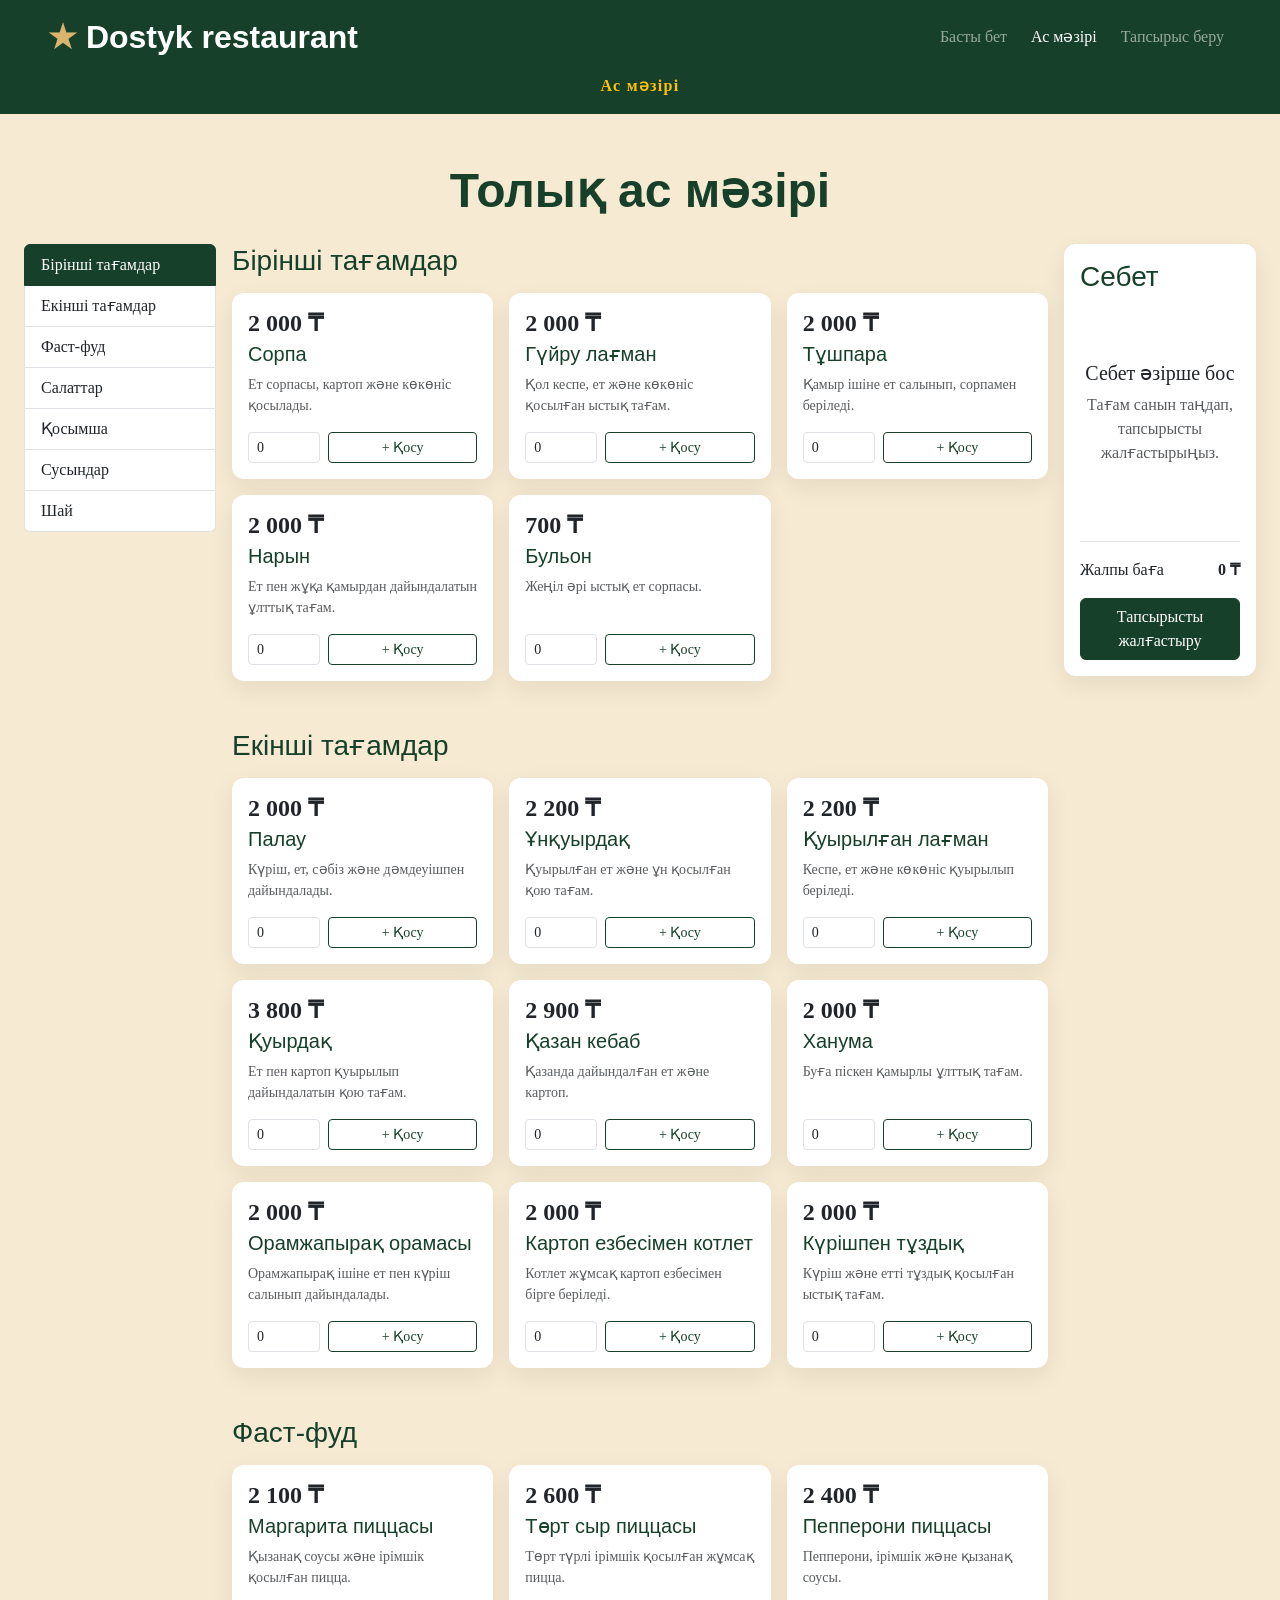
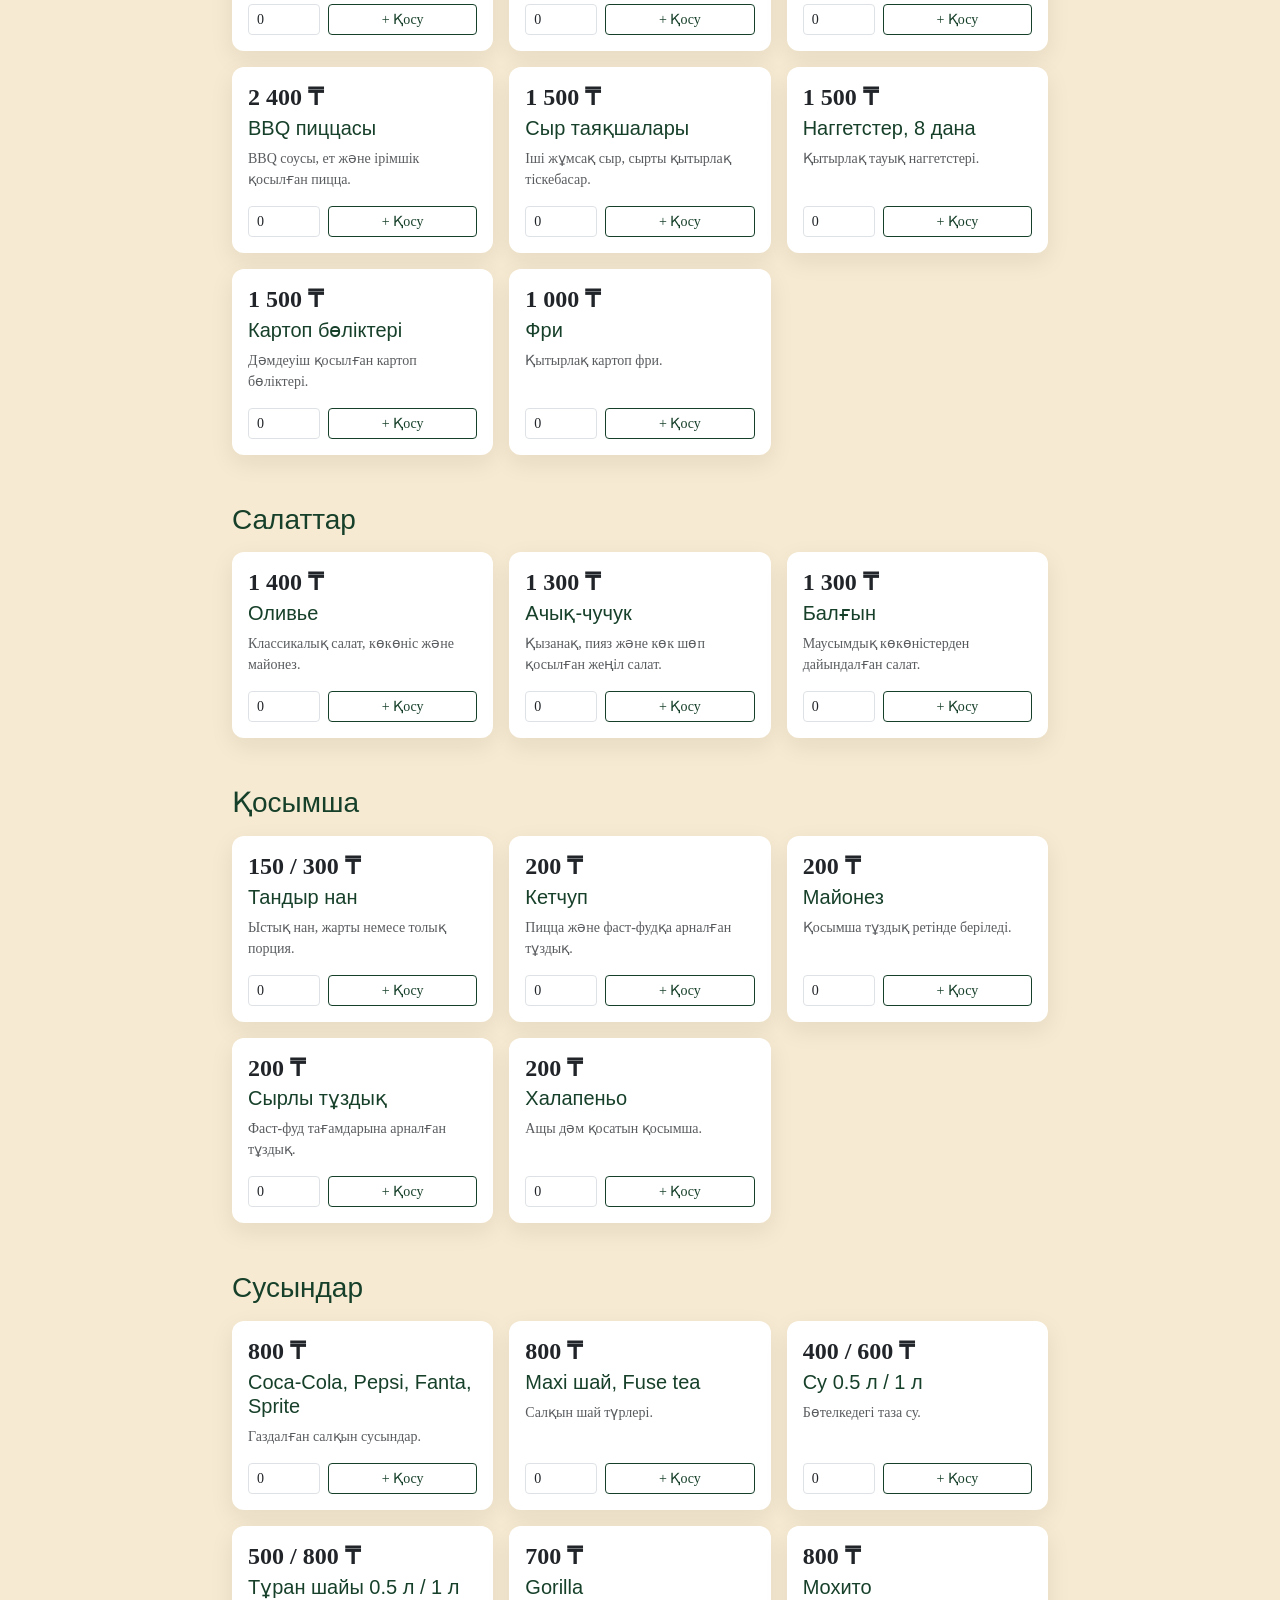
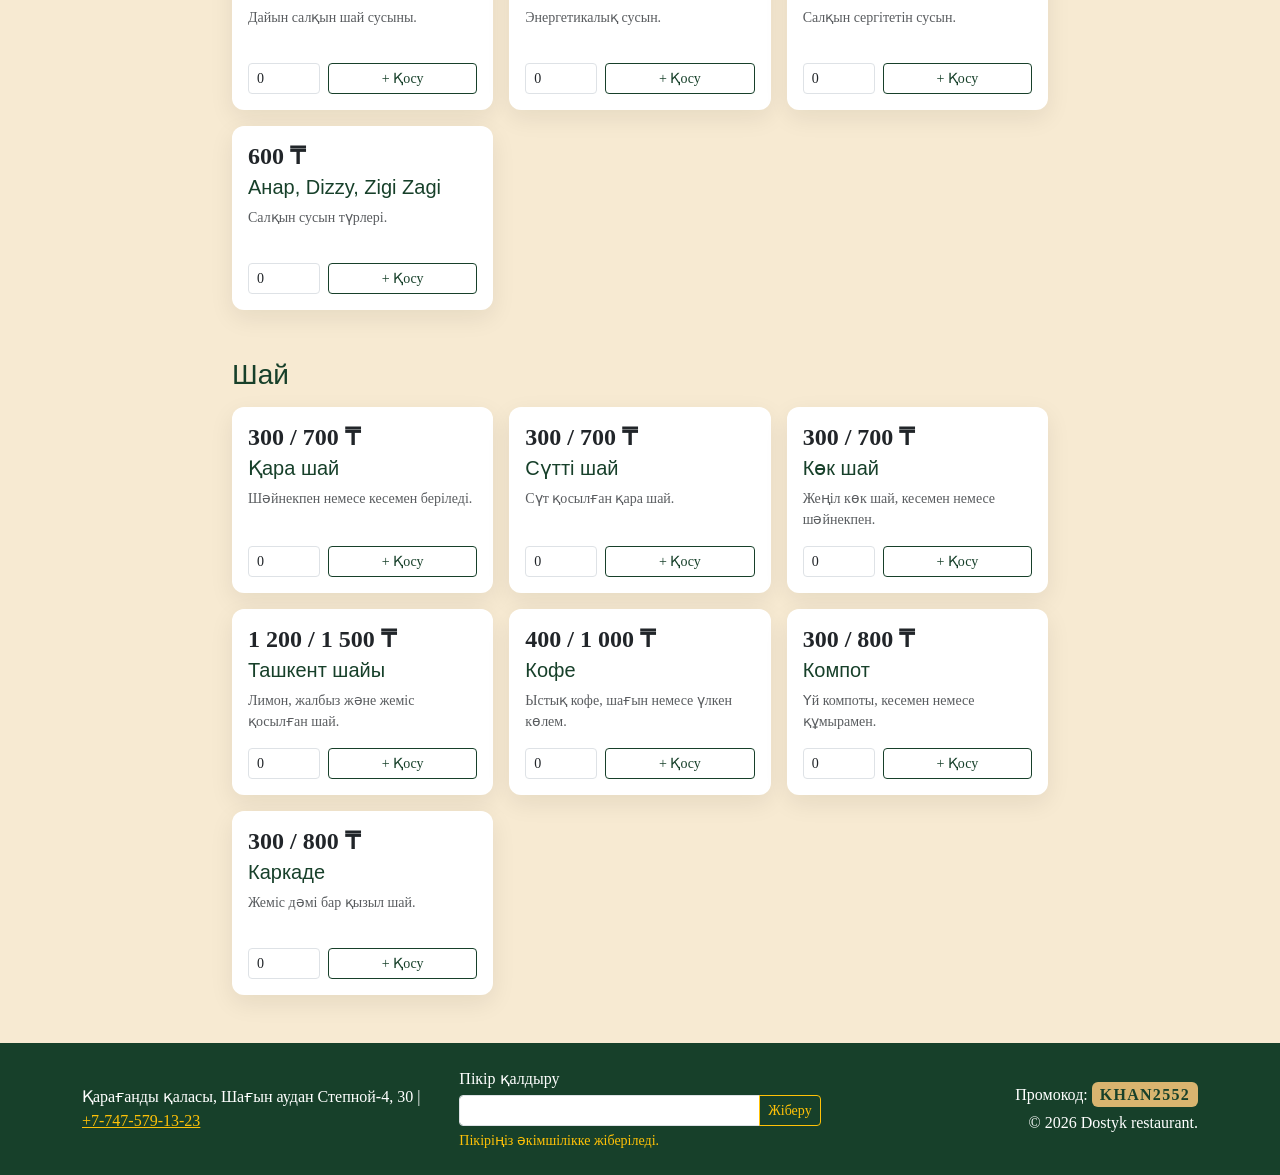
==== commit 449c04a7: "Midterm correction: menu cards, cart panel and footer feedback form Co-Authored-By: Claude Opus 5.5 " ====
--- a/menu.html
+++ b/menu.html
@@ -6,7 +6,6 @@
     <meta name="viewport" content="width=device-width, initial-scale=1.0">
     <meta name="description" content="Dostyk restaurant ас мәзірі және негізгі бағалары">
     <meta name="author" content="Aiserik Yerbol">
-    <!-- Bootstrap 5.3.3 from CDN is used for Assignment 3 layout, navbar, buttons, cards, and responsive utilities. -->
     <link href="https://cdn.jsdelivr.net/npm/bootstrap@5.3.3/dist/css/bootstrap.min.css" rel="stylesheet">
     <link rel="stylesheet" href="css/base.css">
     <link rel="stylesheet" href="css/aiserik.css">
@@ -18,7 +17,7 @@
 
     <header class="site-header text-white">
         <nav class="navbar navbar-expand-md navbar-dark">
-            <!-- container-fluid is used because the navigation background should stay full width. -->
+          
             <div class="container-fluid px-3 px-md-5">
                 <a class="navbar-brand fs-2 fw-bold" href="index.html">
                     <span class="brand-star">★</span> Dostyk <span class="d-none d-sm-inline">restaurant</span>
@@ -38,165 +37,726 @@
         <p class="hero-note text-warning text-center fw-bold mb-0 pb-3 d-none d-md-block">Ас мәзірі</p>
     </header>
 
-    <!-- The main content uses container because menu cards are easier to read with a maximum width. -->
-    <main id="main-content" class="container py-5">
+    <main id="main-content" class="container-fluid px-2 px-md-3 px-xl-4 py-5">
         <section class="text-center mb-4">
             <h1 class="display-5 fw-bold text-brand">Толық ас мәзірі</h1>
         </section>
 
-        <nav class="d-flex flex-wrap justify-content-center gap-2 mb-5" aria-label="Мәзір категориялары">
-            <a class="btn btn-primary btn-sm" href="#cart">Таңдау</a>
-            <a class="btn btn-outline-primary btn-sm" href="#soups">Бірінші тағамдар</a>
-            <a class="btn btn-outline-primary btn-sm" href="#main-dishes">Екінші тағамдар</a>
-            <a class="btn btn-outline-primary btn-sm" href="#fast-food">Фаст-фуд</a>
-            <a class="btn btn-outline-primary btn-sm" href="#salads">Салаттар</a>
-            <a class="btn btn-outline-primary btn-sm" href="#extras">Қосымша</a>
-            <a class="btn btn-outline-primary btn-sm" href="#drinks">Сусындар</a>
-            <a class="btn btn-outline-primary btn-sm" href="#tea-list">Шай</a>
-        </nav>
-
         <form id="menu-cart-form" action="order.html" method="get">
-            <section id="cart" class="alert bg-soft-green border border-warning shadow-sm mb-4">
-                <div class="row g-3 align-items-center">
-                    <div class="col-12 col-md">
-                        <h2 class="h4 text-brand">Тағам таңдау</h2>
-                        <p class="mb-0">Әр тағамнан нешеу алатыныңызды нақтылап, тапсырыс бетіне өтіңіз.</p>
-                    </div>
-                    <div class="col-12 col-md-auto">
-                        <button id="submit-cart" class="btn btn-primary" type="submit">Таңдалған тағамдарды тапсыру</button>
-                    </div>
+            <div class="row g-3 align-items-start">
+                <aside class="col-12 col-lg-2">
+                    <nav class="list-group menu-category-nav" aria-label="Мәзір категориялары">
+                        <a class="list-group-item list-group-item-action active" href="#soups">Бірінші тағамдар</a>
+                        <a class="list-group-item list-group-item-action" href="#main-dishes">Екінші тағамдар</a>
+                        <a class="list-group-item list-group-item-action" href="#fast-food">Фаст-фуд</a>
+                        <a class="list-group-item list-group-item-action" href="#salads">Салаттар</a>
+                        <a class="list-group-item list-group-item-action" href="#extras">Қосымша</a>
+                        <a class="list-group-item list-group-item-action" href="#drinks">Сусындар</a>
+                        <a class="list-group-item list-group-item-action" href="#tea-list">Шай</a>
+                    </nav>
+                </aside>
+
+                <div class="col-12 col-lg-7 col-xl-8">
+                    <section id="soups" class="mb-5">
+                        <h2 class="h3 text-brand mb-3">Бірінші тағамдар</h2>
+                        <div class="row g-3">
+                            <div class="col-12 col-md-6 col-xl-4">
+                                <article class="card menu-product h-100" data-menu-item="sorpa" data-price="2000">
+                                    <div class="card-body d-flex flex-column">
+                                        <p class="h4 fw-bold mb-1">2 000 &#8376;</p>
+                                        <h3 class="h5 text-brand">Сорпа</h3>
+                                        <p class="text-muted small flex-grow-1">Ет сорпасы, картоп және көкөніс қосылады.</p>
+                                        <div class="d-flex gap-2 align-items-center">
+                                            <label class="visually-hidden" for="qty_sorpa">Сорпа саны</label>
+                                            <input class="form-control form-control-sm menu-qty" type="number" id="qty_sorpa" name="qty_sorpa" min="0" max="20" value="0">
+                                            <button class="btn btn-outline-primary btn-sm flex-grow-1" type="submit" name="selected_item" value="sorpa">+ Қосу</button>
+                                        </div>
+                                    </div>
+                                </article>
+                            </div>
+                            <div class="col-12 col-md-6 col-xl-4">
+                                <article class="card menu-product h-100" data-menu-item="guyru_lagman" data-price="2000">
+                                    <div class="card-body d-flex flex-column">
+                                        <p class="h4 fw-bold mb-1">2 000 &#8376;</p>
+                                        <h3 class="h5 text-brand">Гүйру лағман</h3>
+                                        <p class="text-muted small flex-grow-1">Қол кеспе, ет және көкөніс қосылған ыстық тағам.</p>
+                                        <div class="d-flex gap-2 align-items-center">
+                                            <label class="visually-hidden" for="qty_guyru_lagman">Гүйру лағман саны</label>
+                                            <input class="form-control form-control-sm menu-qty" type="number" id="qty_guyru_lagman" name="qty_guyru_lagman" min="0" max="20" value="0">
+                                            <button class="btn btn-outline-primary btn-sm flex-grow-1" type="submit" name="selected_item" value="guyru_lagman">+ Қосу</button>
+                                        </div>
+                                    </div>
+                                </article>
+                            </div>
+                            <div class="col-12 col-md-6 col-xl-4">
+                                <article class="card menu-product h-100" data-menu-item="tushpara" data-price="2000">
+                                    <div class="card-body d-flex flex-column">
+                                        <p class="h4 fw-bold mb-1">2 000 &#8376;</p>
+                                        <h3 class="h5 text-brand">Тұшпара</h3>
+                                        <p class="text-muted small flex-grow-1">Қамыр ішіне ет салынып, сорпамен беріледі.</p>
+                                        <div class="d-flex gap-2 align-items-center">
+                                            <label class="visually-hidden" for="qty_tushpara">Тұшпара саны</label>
+                                            <input class="form-control form-control-sm menu-qty" type="number" id="qty_tushpara" name="qty_tushpara" min="0" max="20" value="0">
+                                            <button class="btn btn-outline-primary btn-sm flex-grow-1" type="submit" name="selected_item" value="tushpara">+ Қосу</button>
+                                        </div>
+                                    </div>
+                                </article>
+                            </div>
+                            <div class="col-12 col-md-6 col-xl-4">
+                                <article class="card menu-product h-100" data-menu-item="naryn" data-price="2000">
+                                    <div class="card-body d-flex flex-column">
+                                        <p class="h4 fw-bold mb-1">2 000 &#8376;</p>
+                                        <h3 class="h5 text-brand">Нарын</h3>
+                                        <p class="text-muted small flex-grow-1">Ет пен жұқа қамырдан дайындалатын ұлттық тағам.</p>
+                                        <div class="d-flex gap-2 align-items-center">
+                                            <label class="visually-hidden" for="qty_naryn">Нарын саны</label>
+                                            <input class="form-control form-control-sm menu-qty" type="number" id="qty_naryn" name="qty_naryn" min="0" max="20" value="0">
+                                            <button class="btn btn-outline-primary btn-sm flex-grow-1" type="submit" name="selected_item" value="naryn">+ Қосу</button>
+                                        </div>
+                                    </div>
+                                </article>
+                            </div>
+                            <div class="col-12 col-md-6 col-xl-4">
+                                <article class="card menu-product h-100" data-menu-item="bulon" data-price="700">
+                                    <div class="card-body d-flex flex-column">
+                                        <p class="h4 fw-bold mb-1">700 &#8376;</p>
+                                        <h3 class="h5 text-brand">Бульон</h3>
+                                        <p class="text-muted small flex-grow-1">Жеңіл әрі ыстық ет сорпасы.</p>
+                                        <div class="d-flex gap-2 align-items-center">
+                                            <label class="visually-hidden" for="qty_bulon">Бульон саны</label>
+                                            <input class="form-control form-control-sm menu-qty" type="number" id="qty_bulon" name="qty_bulon" min="0" max="20" value="0">
+                                            <button class="btn btn-outline-primary btn-sm flex-grow-1" type="submit" name="selected_item" value="bulon">+ Қосу</button>
+                                        </div>
+                                    </div>
+                                </article>
+                            </div>
+                        </div>
+                    </section>
+
+                    <section id="main-dishes" class="mb-5">
+                        <h2 class="h3 text-brand mb-3">Екінші тағамдар</h2>
+                        <div class="row g-3">
+                            <div class="col-12 col-md-6 col-xl-4">
+                                <article class="card menu-product h-100" data-menu-item="palau" data-price="2000">
+                                    <div class="card-body d-flex flex-column">
+                                        <p class="h4 fw-bold mb-1">2 000 &#8376;</p>
+                                        <h3 class="h5 text-brand">Палау</h3>
+                                        <p class="text-muted small flex-grow-1">Күріш, ет, сәбіз және дәмдеуішпен дайындалады.</p>
+                                        <div class="d-flex gap-2 align-items-center">
+                                            <label class="visually-hidden" for="qty_palau">Палау саны</label>
+                                            <input class="form-control form-control-sm menu-qty" type="number" id="qty_palau" name="qty_palau" min="0" max="20" value="0">
+                                            <button class="btn btn-outline-primary btn-sm flex-grow-1" type="submit" name="selected_item" value="palau">+ Қосу</button>
+                                        </div>
+                                    </div>
+                                </article>
+                            </div>
+                            <div class="col-12 col-md-6 col-xl-4">
+                                <article class="card menu-product h-100" data-menu-item="unquyrdaq" data-price="2200">
+                                    <div class="card-body d-flex flex-column">
+                                        <p class="h4 fw-bold mb-1">2 200 &#8376;</p>
+                                        <h3 class="h5 text-brand">Ұнқуырдақ</h3>
+                                        <p class="text-muted small flex-grow-1">Қуырылған ет және ұн қосылған қою тағам.</p>
+                                        <div class="d-flex gap-2 align-items-center">
+                                            <label class="visually-hidden" for="qty_unquyrdaq">Ұнқуырдақ саны</label>
+                                            <input class="form-control form-control-sm menu-qty" type="number" id="qty_unquyrdaq" name="qty_unquyrdaq" min="0" max="20" value="0">
+                                            <button class="btn btn-outline-primary btn-sm flex-grow-1" type="submit" name="selected_item" value="unquyrdaq">+ Қосу</button>
+                                        </div>
+                                    </div>
+                                </article>
+                            </div>
+                            <div class="col-12 col-md-6 col-xl-4">
+                                <article class="card menu-product h-100" data-menu-item="fried_lagman" data-price="2200">
+                                    <div class="card-body d-flex flex-column">
+                                        <p class="h4 fw-bold mb-1">2 200 &#8376;</p>
+                                        <h3 class="h5 text-brand">Қуырылған лағман</h3>
+                                        <p class="text-muted small flex-grow-1">Кеспе, ет және көкөніс қуырылып беріледі.</p>
+                                        <div class="d-flex gap-2 align-items-center">
+                                            <label class="visually-hidden" for="qty_fried_lagman">Қуырылған лағман саны</label>
+                                            <input class="form-control form-control-sm menu-qty" type="number" id="qty_fried_lagman" name="qty_fried_lagman" min="0" max="20" value="0">
+                                            <button class="btn btn-outline-primary btn-sm flex-grow-1" type="submit" name="selected_item" value="fried_lagman">+ Қосу</button>
+                                        </div>
+                                    </div>
+                                </article>
+                            </div>
+                            <div class="col-12 col-md-6 col-xl-4">
+                                <article class="card menu-product h-100" data-menu-item="quyrdaq" data-price="3800">
+                                    <div class="card-body d-flex flex-column">
+                                        <p class="h4 fw-bold mb-1">3 800 &#8376;</p>
+                                        <h3 class="h5 text-brand">Қуырдақ</h3>
+                                        <p class="text-muted small flex-grow-1">Ет пен картоп қуырылып дайындалатын қою тағам.</p>
+                                        <div class="d-flex gap-2 align-items-center">
+                                            <label class="visually-hidden" for="qty_quyrdaq">Қуырдақ саны</label>
+                                            <input class="form-control form-control-sm menu-qty" type="number" id="qty_quyrdaq" name="qty_quyrdaq" min="0" max="20" value="0">
+                                            <button class="btn btn-outline-primary btn-sm flex-grow-1" type="submit" name="selected_item" value="quyrdaq">+ Қосу</button>
+                                        </div>
+                                    </div>
+                                </article>
+                            </div>
+                            <div class="col-12 col-md-6 col-xl-4">
+                                <article class="card menu-product h-100" data-menu-item="qazan_kebab" data-price="2900">
+                                    <div class="card-body d-flex flex-column">
+                                        <p class="h4 fw-bold mb-1">2 900 &#8376;</p>
+                                        <h3 class="h5 text-brand">Қазан кебаб</h3>
+                                        <p class="text-muted small flex-grow-1">Қазанда дайындалған ет және картоп.</p>
+                                        <div class="d-flex gap-2 align-items-center">
+                                            <label class="visually-hidden" for="qty_qazan_kebab">Қазан кебаб саны</label>
+                                            <input class="form-control form-control-sm menu-qty" type="number" id="qty_qazan_kebab" name="qty_qazan_kebab" min="0" max="20" value="0">
+                                            <button class="btn btn-outline-primary btn-sm flex-grow-1" type="submit" name="selected_item" value="qazan_kebab">+ Қосу</button>
+                                        </div>
+                                    </div>
+                                </article>
+                            </div>
+                            <div class="col-12 col-md-6 col-xl-4">
+                                <article class="card menu-product h-100" data-menu-item="hanuma" data-price="2000">
+                                    <div class="card-body d-flex flex-column">
+                                        <p class="h4 fw-bold mb-1">2 000 &#8376;</p>
+                                        <h3 class="h5 text-brand">Ханума</h3>
+                                        <p class="text-muted small flex-grow-1">Буға піскен қамырлы ұлттық тағам.</p>
+                                        <div class="d-flex gap-2 align-items-center">
+                                            <label class="visually-hidden" for="qty_hanuma">Ханума саны</label>
+                                            <input class="form-control form-control-sm menu-qty" type="number" id="qty_hanuma" name="qty_hanuma" min="0" max="20" value="0">
+                                            <button class="btn btn-outline-primary btn-sm flex-grow-1" type="submit" name="selected_item" value="hanuma">+ Қосу</button>
+                                        </div>
+                                    </div>
+                                </article>
+                            </div>
+                            <div class="col-12 col-md-6 col-xl-4">
+                                <article class="card menu-product h-100" data-menu-item="cabbage_roll" data-price="2000">
+                                    <div class="card-body d-flex flex-column">
+                                        <p class="h4 fw-bold mb-1">2 000 &#8376;</p>
+                                        <h3 class="h5 text-brand">Орамжапырақ орамасы</h3>
+                                        <p class="text-muted small flex-grow-1">Орамжапырақ ішіне ет пен күріш салынып дайындалады.</p>
+                                        <div class="d-flex gap-2 align-items-center">
+                                            <label class="visually-hidden" for="qty_cabbage_roll">Орамжапырақ орамасы саны</label>
+                                            <input class="form-control form-control-sm menu-qty" type="number" id="qty_cabbage_roll" name="qty_cabbage_roll" min="0" max="20" value="0">
+                                            <button class="btn btn-outline-primary btn-sm flex-grow-1" type="submit" name="selected_item" value="cabbage_roll">+ Қосу</button>
+                                        </div>
+                                    </div>
+                                </article>
+                            </div>
+                            <div class="col-12 col-md-6 col-xl-4">
+                                <article class="card menu-product h-100" data-menu-item="cutlet_puree" data-price="2000">
+                                    <div class="card-body d-flex flex-column">
+                                        <p class="h4 fw-bold mb-1">2 000 &#8376;</p>
+                                        <h3 class="h5 text-brand">Картоп езбесімен котлет</h3>
+                                        <p class="text-muted small flex-grow-1">Котлет жұмсақ картоп езбесімен бірге беріледі.</p>
+                                        <div class="d-flex gap-2 align-items-center">
+                                            <label class="visually-hidden" for="qty_cutlet_puree">Картоп езбесімен котлет саны</label>
+                                            <input class="form-control form-control-sm menu-qty" type="number" id="qty_cutlet_puree" name="qty_cutlet_puree" min="0" max="20" value="0">
+                                            <button class="btn btn-outline-primary btn-sm flex-grow-1" type="submit" name="selected_item" value="cutlet_puree">+ Қосу</button>
+                                        </div>
+                                    </div>
+                                </article>
+                            </div>
+                            <div class="col-12 col-md-6 col-xl-4">
+                                <article class="card menu-product h-100" data-menu-item="rice_sauce" data-price="2000">
+                                    <div class="card-body d-flex flex-column">
+                                        <p class="h4 fw-bold mb-1">2 000 &#8376;</p>
+                                        <h3 class="h5 text-brand">Күрішпен тұздық</h3>
+                                        <p class="text-muted small flex-grow-1">Күріш және етті тұздық қосылған ыстық тағам.</p>
+                                        <div class="d-flex gap-2 align-items-center">
+                                            <label class="visually-hidden" for="qty_rice_sauce">Күрішпен тұздық саны</label>
+                                            <input class="form-control form-control-sm menu-qty" type="number" id="qty_rice_sauce" name="qty_rice_sauce" min="0" max="20" value="0">
+                                            <button class="btn btn-outline-primary btn-sm flex-grow-1" type="submit" name="selected_item" value="rice_sauce">+ Қосу</button>
+                                        </div>
+                                    </div>
+                                </article>
+                            </div>
+                        </div>
+                    </section>
+
+                    <section id="fast-food" class="mb-5">
+                        <h2 class="h3 text-brand mb-3">Фаст-фуд</h2>
+                        <div class="row g-3">
+                            <div class="col-12 col-md-6 col-xl-4">
+                                <article class="card menu-product h-100" data-menu-item="margarita" data-price="2100">
+                                    <div class="card-body d-flex flex-column">
+                                        <p class="h4 fw-bold mb-1">2 100 &#8376;</p>
+                                        <h3 class="h5 text-brand">Маргарита пиццасы</h3>
+                                        <p class="text-muted small flex-grow-1">Қызанақ соусы және ірімшік қосылған пицца.</p>
+                                        <div class="d-flex gap-2 align-items-center">
+                                            <label class="visually-hidden" for="qty_margarita">Маргарита пиццасы саны</label>
+                                            <input class="form-control form-control-sm menu-qty" type="number" id="qty_margarita" name="qty_margarita" min="0" max="20" value="0">
+                                            <button class="btn btn-outline-primary btn-sm flex-grow-1" type="submit" name="selected_item" value="margarita">+ Қосу</button>
+                                        </div>
+                                    </div>
+                                </article>
+                            </div>
+                            <div class="col-12 col-md-6 col-xl-4">
+                                <article class="card menu-product h-100" data-menu-item="four_cheese" data-price="2600">
+                                    <div class="card-body d-flex flex-column">
+                                        <p class="h4 fw-bold mb-1">2 600 &#8376;</p>
+                                        <h3 class="h5 text-brand">Төрт сыр пиццасы</h3>
+                                        <p class="text-muted small flex-grow-1">Төрт түрлі ірімшік қосылған жұмсақ пицца.</p>
+                                        <div class="d-flex gap-2 align-items-center">
+                                            <label class="visually-hidden" for="qty_four_cheese">Төрт сыр пиццасы саны</label>
+                                            <input class="form-control form-control-sm menu-qty" type="number" id="qty_four_cheese" name="qty_four_cheese" min="0" max="20" value="0">
+                                            <button class="btn btn-outline-primary btn-sm flex-grow-1" type="submit" name="selected_item" value="four_cheese">+ Қосу</button>
+                                        </div>
+                                    </div>
+                                </article>
+                            </div>
+                            <div class="col-12 col-md-6 col-xl-4">
+                                <article class="card menu-product h-100" data-menu-item="pepperoni" data-price="2400">
+                                    <div class="card-body d-flex flex-column">
+                                        <p class="h4 fw-bold mb-1">2 400 &#8376;</p>
+                                        <h3 class="h5 text-brand">Пепперони пиццасы</h3>
+                                        <p class="text-muted small flex-grow-1">Пепперони, ірімшік және қызанақ соусы.</p>
+                                        <div class="d-flex gap-2 align-items-center">
+                                            <label class="visually-hidden" for="qty_pepperoni">Пепперони пиццасы саны</label>
+                                            <input class="form-control form-control-sm menu-qty" type="number" id="qty_pepperoni" name="qty_pepperoni" min="0" max="20" value="0">
+                                            <button class="btn btn-outline-primary btn-sm flex-grow-1" type="submit" name="selected_item" value="pepperoni">+ Қосу</button>
+                                        </div>
+                                    </div>
+                                </article>
+                            </div>
+                            <div class="col-12 col-md-6 col-xl-4">
+                                <article class="card menu-product h-100" data-menu-item="bbq_pizza" data-price="2400">
+                                    <div class="card-body d-flex flex-column">
+                                        <p class="h4 fw-bold mb-1">2 400 &#8376;</p>
+                                        <h3 class="h5 text-brand">BBQ пиццасы</h3>
+                                        <p class="text-muted small flex-grow-1">BBQ соусы, ет және ірімшік қосылған пицца.</p>
+                                        <div class="d-flex gap-2 align-items-center">
+                                            <label class="visually-hidden" for="qty_bbq_pizza">BBQ пиццасы саны</label>
+                                            <input class="form-control form-control-sm menu-qty" type="number" id="qty_bbq_pizza" name="qty_bbq_pizza" min="0" max="20" value="0">
+                                            <button class="btn btn-outline-primary btn-sm flex-grow-1" type="submit" name="selected_item" value="bbq_pizza">+ Қосу</button>
+                                        </div>
+                                    </div>
+                                </article>
+                            </div>
+                            <div class="col-12 col-md-6 col-xl-4">
+                                <article class="card menu-product h-100" data-menu-item="cheese_sticks" data-price="1500">
+                                    <div class="card-body d-flex flex-column">
+                                        <p class="h4 fw-bold mb-1">1 500 &#8376;</p>
+                                        <h3 class="h5 text-brand">Сыр таяқшалары</h3>
+                                        <p class="text-muted small flex-grow-1">Іші жұмсақ сыр, сырты қытырлақ тіскебасар.</p>
+                                        <div class="d-flex gap-2 align-items-center">
+                                            <label class="visually-hidden" for="qty_cheese_sticks">Сыр таяқшалары саны</label>
+                                            <input class="form-control form-control-sm menu-qty" type="number" id="qty_cheese_sticks" name="qty_cheese_sticks" min="0" max="20" value="0">
+                                            <button class="btn btn-outline-primary btn-sm flex-grow-1" type="submit" name="selected_item" value="cheese_sticks">+ Қосу</button>
+                                        </div>
+                                    </div>
+                                </article>
+                            </div>
+                            <div class="col-12 col-md-6 col-xl-4">
+                                <article class="card menu-product h-100" data-menu-item="nuggets" data-price="1500">
+                                    <div class="card-body d-flex flex-column">
+                                        <p class="h4 fw-bold mb-1">1 500 &#8376;</p>
+                                        <h3 class="h5 text-brand">Наггетстер, 8 дана</h3>
+                                        <p class="text-muted small flex-grow-1">Қытырлақ тауық наггетстері.</p>
+                                        <div class="d-flex gap-2 align-items-center">
+                                            <label class="visually-hidden" for="qty_nuggets">Наггетстер саны</label>
+                                            <input class="form-control form-control-sm menu-qty" type="number" id="qty_nuggets" name="qty_nuggets" min="0" max="20" value="0">
+                                            <button class="btn btn-outline-primary btn-sm flex-grow-1" type="submit" name="selected_item" value="nuggets">+ Қосу</button>
+                                        </div>
+                                    </div>
+                                </article>
+                            </div>
+                            <div class="col-12 col-md-6 col-xl-4">
+                                <article class="card menu-product h-100" data-menu-item="potato_wedges" data-price="1500">
+                                    <div class="card-body d-flex flex-column">
+                                        <p class="h4 fw-bold mb-1">1 500 &#8376;</p>
+                                        <h3 class="h5 text-brand">Картоп бөліктері</h3>
+                                        <p class="text-muted small flex-grow-1">Дәмдеуіш қосылған картоп бөліктері.</p>
+                                        <div class="d-flex gap-2 align-items-center">
+                                            <label class="visually-hidden" for="qty_potato_wedges">Картоп бөліктері саны</label>
+                                            <input class="form-control form-control-sm menu-qty" type="number" id="qty_potato_wedges" name="qty_potato_wedges" min="0" max="20" value="0">
+                                            <button class="btn btn-outline-primary btn-sm flex-grow-1" type="submit" name="selected_item" value="potato_wedges">+ Қосу</button>
+                                        </div>
+                                    </div>
+                                </article>
+                            </div>
+                            <div class="col-12 col-md-6 col-xl-4">
+                                <article class="card menu-product h-100" data-menu-item="fries" data-price="1000">
+                                    <div class="card-body d-flex flex-column">
+                                        <p class="h4 fw-bold mb-1">1 000 &#8376;</p>
+                                        <h3 class="h5 text-brand">Фри</h3>
+                                        <p class="text-muted small flex-grow-1">Қытырлақ картоп фри.</p>
+                                        <div class="d-flex gap-2 align-items-center">
+                                            <label class="visually-hidden" for="qty_fries">Фри саны</label>
+                                            <input class="form-control form-control-sm menu-qty" type="number" id="qty_fries" name="qty_fries" min="0" max="20" value="0">
+                                            <button class="btn btn-outline-primary btn-sm flex-grow-1" type="submit" name="selected_item" value="fries">+ Қосу</button>
+                                        </div>
+                                    </div>
+                                </article>
+                            </div>
+                        </div>
+                    </section>
+
+                    <section id="salads" class="mb-5">
+                        <h2 class="h3 text-brand mb-3">Салаттар</h2>
+                        <div class="row g-3">
+                            <div class="col-12 col-md-6 col-xl-4">
+                                <article class="card menu-product h-100" data-menu-item="olivye" data-price="1400">
+                                    <div class="card-body d-flex flex-column">
+                                        <p class="h4 fw-bold mb-1">1 400 &#8376;</p>
+                                        <h3 class="h5 text-brand">Оливье</h3>
+                                        <p class="text-muted small flex-grow-1">Классикалық салат, көкөніс және майонез.</p>
+                                        <div class="d-flex gap-2 align-items-center">
+                                            <label class="visually-hidden" for="qty_olivye">Оливье саны</label>
+                                            <input class="form-control form-control-sm menu-qty" type="number" id="qty_olivye" name="qty_olivye" min="0" max="20" value="0">
+                                            <button class="btn btn-outline-primary btn-sm flex-grow-1" type="submit" name="selected_item" value="olivye">+ Қосу</button>
+                                        </div>
+                                    </div>
+                                </article>
+                            </div>
+                            <div class="col-12 col-md-6 col-xl-4">
+                                <article class="card menu-product h-100" data-menu-item="achik_chuchuk" data-price="1300">
+                                    <div class="card-body d-flex flex-column">
+                                        <p class="h4 fw-bold mb-1">1 300 &#8376;</p>
+                                        <h3 class="h5 text-brand">Ачық-чучук</h3>
+                                        <p class="text-muted small flex-grow-1">Қызанақ, пияз және көк шөп қосылған жеңіл салат.</p>
+                                        <div class="d-flex gap-2 align-items-center">
+                                            <label class="visually-hidden" for="qty_achik_chuchuk">Ачық-чучук саны</label>
+                                            <input class="form-control form-control-sm menu-qty" type="number" id="qty_achik_chuchuk" name="qty_achik_chuchuk" min="0" max="20" value="0">
+                                            <button class="btn btn-outline-primary btn-sm flex-grow-1" type="submit" name="selected_item" value="achik_chuchuk">+ Қосу</button>
+                                        </div>
+                                    </div>
+                                </article>
+                            </div>
+                            <div class="col-12 col-md-6 col-xl-4">
+                                <article class="card menu-product h-100" data-menu-item="balgin" data-price="1300">
+                                    <div class="card-body d-flex flex-column">
+                                        <p class="h4 fw-bold mb-1">1 300 &#8376;</p>
+                                        <h3 class="h5 text-brand">Балғын</h3>
+                                        <p class="text-muted small flex-grow-1">Маусымдық көкөністерден дайындалған салат.</p>
+                                        <div class="d-flex gap-2 align-items-center">
+                                            <label class="visually-hidden" for="qty_balgin">Балғын саны</label>
+                                            <input class="form-control form-control-sm menu-qty" type="number" id="qty_balgin" name="qty_balgin" min="0" max="20" value="0">
+                                            <button class="btn btn-outline-primary btn-sm flex-grow-1" type="submit" name="selected_item" value="balgin">+ Қосу</button>
+                                        </div>
+                                    </div>
+                                </article>
+                            </div>
+                        </div>
+                    </section>
+
+                    <section id="extras" class="mb-5">
+                        <h2 class="h3 text-brand mb-3">Қосымша</h2>
+                        <div class="row g-3">
+                            <div class="col-12 col-md-6 col-xl-4">
+                                <article class="card menu-product h-100" data-menu-item="tandyr_nan" data-price="300">
+                                    <div class="card-body d-flex flex-column">
+                                        <p class="h4 fw-bold mb-1">150 / 300 &#8376;</p>
+                                        <h3 class="h5 text-brand">Тандыр нан</h3>
+                                        <p class="text-muted small flex-grow-1">Ыстық нан, жарты немесе толық порция.</p>
+                                        <div class="d-flex gap-2 align-items-center">
+                                            <label class="visually-hidden" for="qty_tandyr_nan">Тандыр нан саны</label>
+                                            <input class="form-control form-control-sm menu-qty" type="number" id="qty_tandyr_nan" name="qty_tandyr_nan" min="0" max="20" value="0">
+                                            <button class="btn btn-outline-primary btn-sm flex-grow-1" type="submit" name="selected_item" value="tandyr_nan">+ Қосу</button>
+                                        </div>
+                                    </div>
+                                </article>
+                            </div>
+                            <div class="col-12 col-md-6 col-xl-4">
+                                <article class="card menu-product h-100" data-menu-item="ketchup" data-price="200">
+                                    <div class="card-body d-flex flex-column">
+                                        <p class="h4 fw-bold mb-1">200 &#8376;</p>
+                                        <h3 class="h5 text-brand">Кетчуп</h3>
+                                        <p class="text-muted small flex-grow-1">Пицца және фаст-фудқа арналған тұздық.</p>
+                                        <div class="d-flex gap-2 align-items-center">
+                                            <label class="visually-hidden" for="qty_ketchup">Кетчуп саны</label>
+                                            <input class="form-control form-control-sm menu-qty" type="number" id="qty_ketchup" name="qty_ketchup" min="0" max="20" value="0">
+                                            <button class="btn btn-outline-primary btn-sm flex-grow-1" type="submit" name="selected_item" value="ketchup">+ Қосу</button>
+                                        </div>
+                                    </div>
+                                </article>
+                            </div>
+                            <div class="col-12 col-md-6 col-xl-4">
+                                <article class="card menu-product h-100" data-menu-item="mayo" data-price="200">
+                                    <div class="card-body d-flex flex-column">
+                                        <p class="h4 fw-bold mb-1">200 &#8376;</p>
+                                        <h3 class="h5 text-brand">Майонез</h3>
+                                        <p class="text-muted small flex-grow-1">Қосымша тұздық ретінде беріледі.</p>
+                                        <div class="d-flex gap-2 align-items-center">
+                                            <label class="visually-hidden" for="qty_mayo">Майонез саны</label>
+                                            <input class="form-control form-control-sm menu-qty" type="number" id="qty_mayo" name="qty_mayo" min="0" max="20" value="0">
+                                            <button class="btn btn-outline-primary btn-sm flex-grow-1" type="submit" name="selected_item" value="mayo">+ Қосу</button>
+                                        </div>
+                                    </div>
+                                </article>
+                            </div>
+                            <div class="col-12 col-md-6 col-xl-4">
+                                <article class="card menu-product h-100" data-menu-item="cheese_sauce" data-price="200">
+                                    <div class="card-body d-flex flex-column">
+                                        <p class="h4 fw-bold mb-1">200 &#8376;</p>
+                                        <h3 class="h5 text-brand">Сырлы тұздық</h3>
+                                        <p class="text-muted small flex-grow-1">Фаст-фуд тағамдарына арналған тұздық.</p>
+                                        <div class="d-flex gap-2 align-items-center">
+                                            <label class="visually-hidden" for="qty_cheese_sauce">Сырлы тұздық саны</label>
+                                            <input class="form-control form-control-sm menu-qty" type="number" id="qty_cheese_sauce" name="qty_cheese_sauce" min="0" max="20" value="0">
+                                            <button class="btn btn-outline-primary btn-sm flex-grow-1" type="submit" name="selected_item" value="cheese_sauce">+ Қосу</button>
+                                        </div>
+                                    </div>
+                                </article>
+                            </div>
+                            <div class="col-12 col-md-6 col-xl-4">
+                                <article class="card menu-product h-100" data-menu-item="jalapeno" data-price="200">
+                                    <div class="card-body d-flex flex-column">
+                                        <p class="h4 fw-bold mb-1">200 &#8376;</p>
+                                        <h3 class="h5 text-brand">Халапеньо</h3>
+                                        <p class="text-muted small flex-grow-1">Ащы дәм қосатын қосымша.</p>
+                                        <div class="d-flex gap-2 align-items-center">
+                                            <label class="visually-hidden" for="qty_jalapeno">Халапеньо саны</label>
+                                            <input class="form-control form-control-sm menu-qty" type="number" id="qty_jalapeno" name="qty_jalapeno" min="0" max="20" value="0">
+                                            <button class="btn btn-outline-primary btn-sm flex-grow-1" type="submit" name="selected_item" value="jalapeno">+ Қосу</button>
+                                        </div>
+                                    </div>
+                                </article>
+                            </div>
+                        </div>
+                    </section>
+
+                    <section id="drinks" class="mb-5">
+                        <h2 class="h3 text-brand mb-3">Сусындар</h2>
+                        <div class="row g-3">
+                            <div class="col-12 col-md-6 col-xl-4">
+                                <article class="card menu-product h-100" data-menu-item="soda" data-price="800">
+                                    <div class="card-body d-flex flex-column">
+                                        <p class="h4 fw-bold mb-1">800 &#8376;</p>
+                                        <h3 class="h5 text-brand">Coca-Cola, Pepsi, Fanta, Sprite</h3>
+                                        <p class="text-muted small flex-grow-1">Газдалған салқын сусындар.</p>
+                                        <div class="d-flex gap-2 align-items-center">
+                                            <label class="visually-hidden" for="qty_soda">Газдалған сусын саны</label>
+                                            <input class="form-control form-control-sm menu-qty" type="number" id="qty_soda" name="qty_soda" min="0" max="20" value="0">
+                                            <button class="btn btn-outline-primary btn-sm flex-grow-1" type="submit" name="selected_item" value="soda">+ Қосу</button>
+                                        </div>
+                                    </div>
+                                </article>
+                            </div>
+                            <div class="col-12 col-md-6 col-xl-4">
+                                <article class="card menu-product h-100" data-menu-item="iced_tea" data-price="800">
+                                    <div class="card-body d-flex flex-column">
+                                        <p class="h4 fw-bold mb-1">800 &#8376;</p>
+                                        <h3 class="h5 text-brand">Maxi шай, Fuse tea</h3>
+                                        <p class="text-muted small flex-grow-1">Салқын шай түрлері.</p>
+                                        <div class="d-flex gap-2 align-items-center">
+                                            <label class="visually-hidden" for="qty_iced_tea">Салқын шай саны</label>
+                                            <input class="form-control form-control-sm menu-qty" type="number" id="qty_iced_tea" name="qty_iced_tea" min="0" max="20" value="0">
+                                            <button class="btn btn-outline-primary btn-sm flex-grow-1" type="submit" name="selected_item" value="iced_tea">+ Қосу</button>
+                                        </div>
+                                    </div>
+                                </article>
+                            </div>
+                            <div class="col-12 col-md-6 col-xl-4">
+                                <article class="card menu-product h-100" data-menu-item="water" data-price="600">
+                                    <div class="card-body d-flex flex-column">
+                                        <p class="h4 fw-bold mb-1">400 / 600 &#8376;</p>
+                                        <h3 class="h5 text-brand">Су 0.5 л / 1 л</h3>
+                                        <p class="text-muted small flex-grow-1">Бөтелкедегі таза су.</p>
+                                        <div class="d-flex gap-2 align-items-center">
+                                            <label class="visually-hidden" for="qty_water">Су саны</label>
+                                            <input class="form-control form-control-sm menu-qty" type="number" id="qty_water" name="qty_water" min="0" max="20" value="0">
+                                            <button class="btn btn-outline-primary btn-sm flex-grow-1" type="submit" name="selected_item" value="water">+ Қосу</button>
+                                        </div>
+                                    </div>
+                                </article>
+                            </div>
+                            <div class="col-12 col-md-6 col-xl-4">
+                                <article class="card menu-product h-100" data-menu-item="turan_tea" data-price="800">
+                                    <div class="card-body d-flex flex-column">
+                                        <p class="h4 fw-bold mb-1">500 / 800 &#8376;</p>
+                                        <h3 class="h5 text-brand">Тұран шайы 0.5 л / 1 л</h3>
+                                        <p class="text-muted small flex-grow-1">Дайын салқын шай сусыны.</p>
+                                        <div class="d-flex gap-2 align-items-center">
+                                            <label class="visually-hidden" for="qty_turan_tea">Тұран шайы саны</label>
+                                            <input class="form-control form-control-sm menu-qty" type="number" id="qty_turan_tea" name="qty_turan_tea" min="0" max="20" value="0">
+                                            <button class="btn btn-outline-primary btn-sm flex-grow-1" type="submit" name="selected_item" value="turan_tea">+ Қосу</button>
+                                        </div>
+                                    </div>
+                                </article>
+                            </div>
+                            <div class="col-12 col-md-6 col-xl-4">
+                                <article class="card menu-product h-100" data-menu-item="gorilla" data-price="700">
+                                    <div class="card-body d-flex flex-column">
+                                        <p class="h4 fw-bold mb-1">700 &#8376;</p>
+                                        <h3 class="h5 text-brand">Gorilla</h3>
+                                        <p class="text-muted small flex-grow-1">Энергетикалық сусын.</p>
+                                        <div class="d-flex gap-2 align-items-center">
+                                            <label class="visually-hidden" for="qty_gorilla">Gorilla саны</label>
+                                            <input class="form-control form-control-sm menu-qty" type="number" id="qty_gorilla" name="qty_gorilla" min="0" max="20" value="0">
+                                            <button class="btn btn-outline-primary btn-sm flex-grow-1" type="submit" name="selected_item" value="gorilla">+ Қосу</button>
+                                        </div>
+                                    </div>
+                                </article>
+                            </div>
+                            <div class="col-12 col-md-6 col-xl-4">
+                                <article class="card menu-product h-100" data-menu-item="mojito" data-price="800">
+                                    <div class="card-body d-flex flex-column">
+                                        <p class="h4 fw-bold mb-1">800 &#8376;</p>
+                                        <h3 class="h5 text-brand">Мохито</h3>
+                                        <p class="text-muted small flex-grow-1">Салқын сергітетін сусын.</p>
+                                        <div class="d-flex gap-2 align-items-center">
+                                            <label class="visually-hidden" for="qty_mojito">Мохито саны</label>
+                                            <input class="form-control form-control-sm menu-qty" type="number" id="qty_mojito" name="qty_mojito" min="0" max="20" value="0">
+                                            <button class="btn btn-outline-primary btn-sm flex-grow-1" type="submit" name="selected_item" value="mojito">+ Қосу</button>
+                                        </div>
+                                    </div>
+                                </article>
+                            </div>
+                            <div class="col-12 col-md-6 col-xl-4">
+                                <article class="card menu-product h-100" data-menu-item="energy_drink" data-price="600">
+                                    <div class="card-body d-flex flex-column">
+                                        <p class="h4 fw-bold mb-1">600 &#8376;</p>
+                                        <h3 class="h5 text-brand">Анар, Dizzy, Zigi Zagi</h3>
+                                        <p class="text-muted small flex-grow-1">Салқын сусын түрлері.</p>
+                                        <div class="d-flex gap-2 align-items-center">
+                                            <label class="visually-hidden" for="qty_energy_drink">Анар, Dizzy, Zigi Zagi саны</label>
+                                            <input class="form-control form-control-sm menu-qty" type="number" id="qty_energy_drink" name="qty_energy_drink" min="0" max="20" value="0">
+                                            <button class="btn btn-outline-primary btn-sm flex-grow-1" type="submit" name="selected_item" value="energy_drink">+ Қосу</button>
+                                        </div>
+                                    </div>
+                                </article>
+                            </div>
+                        </div>
+                    </section>
+
+                    <section id="tea-list">
+                        <h2 class="h3 text-brand mb-3">Шай</h2>
+                        <div class="row g-3">
+                            <div class="col-12 col-md-6 col-xl-4">
+                                <article class="card menu-product h-100" data-menu-item="black_tea" data-price="700">
+                                    <div class="card-body d-flex flex-column">
+                                        <p class="h4 fw-bold mb-1">300 / 700 &#8376;</p>
+                                        <h3 class="h5 text-brand">Қара шай</h3>
+                                        <p class="text-muted small flex-grow-1">Шәйнекпен немесе кесемен беріледі.</p>
+                                        <div class="d-flex gap-2 align-items-center">
+                                            <label class="visually-hidden" for="qty_black_tea">Қара шай саны</label>
+                                            <input class="form-control form-control-sm menu-qty" type="number" id="qty_black_tea" name="qty_black_tea" min="0" max="20" value="0">
+                                            <button class="btn btn-outline-primary btn-sm flex-grow-1" type="submit" name="selected_item" value="black_tea">+ Қосу</button>
+                                        </div>
+                                    </div>
+                                </article>
+                            </div>
+                            <div class="col-12 col-md-6 col-xl-4">
+                                <article class="card menu-product h-100" data-menu-item="milk_tea" data-price="700">
+                                    <div class="card-body d-flex flex-column">
+                                        <p class="h4 fw-bold mb-1">300 / 700 &#8376;</p>
+                                        <h3 class="h5 text-brand">Сүтті шай</h3>
+                                        <p class="text-muted small flex-grow-1">Сүт қосылған қара шай.</p>
+                                        <div class="d-flex gap-2 align-items-center">
+                                            <label class="visually-hidden" for="qty_milk_tea">Сүтті шай саны</label>
+                                            <input class="form-control form-control-sm menu-qty" type="number" id="qty_milk_tea" name="qty_milk_tea" min="0" max="20" value="0">
+                                            <button class="btn btn-outline-primary btn-sm flex-grow-1" type="submit" name="selected_item" value="milk_tea">+ Қосу</button>
+                                        </div>
+                                    </div>
+                                </article>
+                            </div>
+                            <div class="col-12 col-md-6 col-xl-4">
+                                <article class="card menu-product h-100" data-menu-item="green_tea" data-price="700">
+                                    <div class="card-body d-flex flex-column">
+                                        <p class="h4 fw-bold mb-1">300 / 700 &#8376;</p>
+                                        <h3 class="h5 text-brand">Көк шай</h3>
+                                        <p class="text-muted small flex-grow-1">Жеңіл көк шай, кесемен немесе шәйнекпен.</p>
+                                        <div class="d-flex gap-2 align-items-center">
+                                            <label class="visually-hidden" for="qty_green_tea">Көк шай саны</label>
+                                            <input class="form-control form-control-sm menu-qty" type="number" id="qty_green_tea" name="qty_green_tea" min="0" max="20" value="0">
+                                            <button class="btn btn-outline-primary btn-sm flex-grow-1" type="submit" name="selected_item" value="green_tea">+ Қосу</button>
+                                        </div>
+                                    </div>
+                                </article>
+                            </div>
+                            <div class="col-12 col-md-6 col-xl-4">
+                                <article class="card menu-product h-100" data-menu-item="tashkent_tea" data-price="1500">
+                                    <div class="card-body d-flex flex-column">
+                                        <p class="h4 fw-bold mb-1">1 200 / 1 500 &#8376;</p>
+                                        <h3 class="h5 text-brand">Ташкент шайы</h3>
+                                        <p class="text-muted small flex-grow-1">Лимон, жалбыз және жеміс қосылған шай.</p>
+                                        <div class="d-flex gap-2 align-items-center">
+                                            <label class="visually-hidden" for="qty_tashkent_tea">Ташкент шайы саны</label>
+                                            <input class="form-control form-control-sm menu-qty" type="number" id="qty_tashkent_tea" name="qty_tashkent_tea" min="0" max="20" value="0">
+                                            <button class="btn btn-outline-primary btn-sm flex-grow-1" type="submit" name="selected_item" value="tashkent_tea">+ Қосу</button>
+                                        </div>
+                                    </div>
+                                </article>
+                            </div>
+                            <div class="col-12 col-md-6 col-xl-4">
+                                <article class="card menu-product h-100" data-menu-item="coffee" data-price="1000">
+                                    <div class="card-body d-flex flex-column">
+                                        <p class="h4 fw-bold mb-1">400 / 1 000 &#8376;</p>
+                                        <h3 class="h5 text-brand">Кофе</h3>
+                                        <p class="text-muted small flex-grow-1">Ыстық кофе, шағын немесе үлкен көлем.</p>
+                                        <div class="d-flex gap-2 align-items-center">
+                                            <label class="visually-hidden" for="qty_coffee">Кофе саны</label>
+                                            <input class="form-control form-control-sm menu-qty" type="number" id="qty_coffee" name="qty_coffee" min="0" max="20" value="0">
+                                            <button class="btn btn-outline-primary btn-sm flex-grow-1" type="submit" name="selected_item" value="coffee">+ Қосу</button>
+                                        </div>
+                                    </div>
+                                </article>
+                            </div>
+                            <div class="col-12 col-md-6 col-xl-4">
+                                <article class="card menu-product h-100" data-menu-item="compote" data-price="800">
+                                    <div class="card-body d-flex flex-column">
+                                        <p class="h4 fw-bold mb-1">300 / 800 &#8376;</p>
+                                        <h3 class="h5 text-brand">Компот</h3>
+                                        <p class="text-muted small flex-grow-1">Үй компоты, кесемен немесе құмырамен.</p>
+                                        <div class="d-flex gap-2 align-items-center">
+                                            <label class="visually-hidden" for="qty_compote">Компот саны</label>
+                                            <input class="form-control form-control-sm menu-qty" type="number" id="qty_compote" name="qty_compote" min="0" max="20" value="0">
+                                            <button class="btn btn-outline-primary btn-sm flex-grow-1" type="submit" name="selected_item" value="compote">+ Қосу</button>
+                                        </div>
+                                    </div>
+                                </article>
+                            </div>
+                            <div class="col-12 col-md-6 col-xl-4">
+                                <article class="card menu-product h-100" data-menu-item="karkade" data-price="800">
+                                    <div class="card-body d-flex flex-column">
+                                        <p class="h4 fw-bold mb-1">300 / 800 &#8376;</p>
+                                        <h3 class="h5 text-brand">Каркаде</h3>
+                                        <p class="text-muted small flex-grow-1">Жеміс дәмі бар қызыл шай.</p>
+                                        <div class="d-flex gap-2 align-items-center">
+                                            <label class="visually-hidden" for="qty_karkade">Каркаде саны</label>
+                                            <input class="form-control form-control-sm menu-qty" type="number" id="qty_karkade" name="qty_karkade" min="0" max="20" value="0">
+                                            <button class="btn btn-outline-primary btn-sm flex-grow-1" type="submit" name="selected_item" value="karkade">+ Қосу</button>
+                                        </div>
+                                    </div>
+                                </article>
+                            </div>
+                        </div>
+                    </section>
                 </div>
-            </section>
-
-        <!-- Bootstrap component: cards, changed to restaurant menu categories. At 768px and wider, col-md-6 makes two cards per row. -->
-        <div class="row g-4">
-            <div class="col-12 col-md-6" id="soups">
-                <article class="card h-100">
-                    <div class="card-header bg-soft-green">
-                        <h2 class="h4 text-brand mb-0">Бірінші тағамдар</h2>
-                    </div>
-                    <ul class="menu-list">
-                        <li><span>Сорпа</span><strong class="price">2 000 &#8376;</strong><label class="visually-hidden" for="qty_sorpa">Сорпа саны</label><input class="form-control form-control-sm w-auto" type="number" id="qty_sorpa" name="qty_sorpa" min="0" max="20" value="0"></li>
-                        <li><span>Гүйру лағман</span><strong class="price">2 000 &#8376;</strong><label class="visually-hidden" for="qty_guyru_lagman">Гүйру лағман саны</label><input class="form-control form-control-sm w-auto" type="number" id="qty_guyru_lagman" name="qty_guyru_lagman" min="0" max="20" value="0"></li>
-                        <li><span>Тұшпара</span><strong class="price">2 000 &#8376;</strong><label class="visually-hidden" for="qty_tushpara">Тұшпара саны</label><input class="form-control form-control-sm w-auto" type="number" id="qty_tushpara" name="qty_tushpara" min="0" max="20" value="0"></li>
-                        <li><span>Нарын</span><strong class="price">2 000 &#8376;</strong><label class="visually-hidden" for="qty_naryn">Нарын саны</label><input class="form-control form-control-sm w-auto" type="number" id="qty_naryn" name="qty_naryn" min="0" max="20" value="0"></li>
-                        <li><span>Бульон</span><strong class="price">700 &#8376;</strong><label class="visually-hidden" for="qty_bulon">Бульон саны</label><input class="form-control form-control-sm w-auto" type="number" id="qty_bulon" name="qty_bulon" min="0" max="20" value="0"></li>
-                    </ul>
-                </article>
+
+                <aside class="col-12 col-lg-3 col-xl-2" id="cart">
+                    <section class="card cart-panel">
+                        <div class="card-body">
+                            <h2 class="h3 text-brand">Себет</h2>
+                            <div id="cart-items" class="cart-empty text-center py-5" role="status">
+                                <p class="h5 mb-2">Себет әзірше бос</p>
+                                <p class="mb-0 text-muted">Тағам санын таңдап, тапсырысты жалғастырыңыз.</p>
+                            </div>
+                            <div class="border-top pt-3 mt-3">
+                                <p class="d-flex justify-content-between mb-3">
+                                    <span>Жалпы баға</span>
+                                    <strong id="cart-total">0 &#8376;</strong>
+                                </p>
+                                <button id="submit-cart" class="btn btn-primary w-100" type="submit">Тапсырысты жалғастыру</button>
+                            </div>
+                        </div>
+                    </section>
+                </aside>
             </div>
-
-            <div class="col-12 col-md-6" id="main-dishes">
-                <article class="card h-100">
-                    <div class="card-header bg-soft-green">
-                        <h2 class="h4 text-brand mb-0">Екінші тағамдар</h2>
-                    </div>
-                    <ul class="menu-list">
-                        <li><span>Палау</span><strong class="price">2 000 &#8376;</strong><label class="visually-hidden" for="qty_palau">Палау саны</label><input class="form-control form-control-sm w-auto" type="number" id="qty_palau" name="qty_palau" min="0" max="20" value="0"></li>
-                        <li><span>Ұнқуырдақ</span><strong class="price">2 200 &#8376;</strong><label class="visually-hidden" for="qty_unquyrdaq">Ұнқуырдақ саны</label><input class="form-control form-control-sm w-auto" type="number" id="qty_unquyrdaq" name="qty_unquyrdaq" min="0" max="20" value="0"></li>
-                        <li><span>Қуырылған лағман</span><strong class="price">2 200 &#8376;</strong><label class="visually-hidden" for="qty_fried_lagman">Қуырылған лағман саны</label><input class="form-control form-control-sm w-auto" type="number" id="qty_fried_lagman" name="qty_fried_lagman" min="0" max="20" value="0"></li>
-                        <li><span>Қуырдақ</span><strong class="price">3 800 &#8376;</strong><label class="visually-hidden" for="qty_quyrdaq">Қуырдақ саны</label><input class="form-control form-control-sm w-auto" type="number" id="qty_quyrdaq" name="qty_quyrdaq" min="0" max="20" value="0"></li>
-                        <li><span>Қазан кебаб</span><strong class="price">2 900 &#8376;</strong><label class="visually-hidden" for="qty_qazan_kebab">Қазан кебаб саны</label><input class="form-control form-control-sm w-auto" type="number" id="qty_qazan_kebab" name="qty_qazan_kebab" min="0" max="20" value="0"></li>
-                        <li><span>Ханума</span><strong class="price">2 000 &#8376;</strong><label class="visually-hidden" for="qty_hanuma">Ханума саны</label><input class="form-control form-control-sm w-auto" type="number" id="qty_hanuma" name="qty_hanuma" min="0" max="20" value="0"></li>
-                        <li><span>Орамжапырақ орамасы</span><strong class="price">2 000 &#8376;</strong><label class="visually-hidden" for="qty_cabbage_roll">Орамжапырақ орамасы саны</label><input class="form-control form-control-sm w-auto" type="number" id="qty_cabbage_roll" name="qty_cabbage_roll" min="0" max="20" value="0"></li>
-                        <li><span>Картоп езбесімен котлет</span><strong class="price">2 000 &#8376;</strong><label class="visually-hidden" for="qty_cutlet_puree">Картоп езбесімен котлет саны</label><input class="form-control form-control-sm w-auto" type="number" id="qty_cutlet_puree" name="qty_cutlet_puree" min="0" max="20" value="0"></li>
-                        <li><span>Күрішпен тұздық</span><strong class="price">2 000 &#8376;</strong><label class="visually-hidden" for="qty_rice_sauce">Күрішпен тұздық саны</label><input class="form-control form-control-sm w-auto" type="number" id="qty_rice_sauce" name="qty_rice_sauce" min="0" max="20" value="0"></li>
-                    </ul>
-                </article>
-            </div>
-
-            <div class="col-12 col-md-6" id="fast-food">
-                <article class="card h-100">
-                    <div class="card-header bg-soft-green">
-                        <h2 class="h4 text-brand mb-0">Фаст-фуд</h2>
-                    </div>
-                    <ul class="menu-list">
-                        <li><span>Маргарита пиццасы</span><strong class="price">2 100 &#8376;</strong><label class="visually-hidden" for="qty_margarita">Маргарита пиццасы саны</label><input class="form-control form-control-sm w-auto" type="number" id="qty_margarita" name="qty_margarita" min="0" max="20" value="0"></li>
-                        <li><span>Төрт сыр пиццасы</span><strong class="price">2 600 &#8376;</strong><label class="visually-hidden" for="qty_four_cheese">Төрт сыр пиццасы саны</label><input class="form-control form-control-sm w-auto" type="number" id="qty_four_cheese" name="qty_four_cheese" min="0" max="20" value="0"></li>
-                        <li><span>Пепперони пиццасы</span><strong class="price">2 400 &#8376;</strong><label class="visually-hidden" for="qty_pepperoni">Пепперони пиццасы саны</label><input class="form-control form-control-sm w-auto" type="number" id="qty_pepperoni" name="qty_pepperoni" min="0" max="20" value="0"></li>
-                        <li><span>BBQ пиццасы</span><strong class="price">2 400 &#8376;</strong><label class="visually-hidden" for="qty_bbq_pizza">BBQ пиццасы саны</label><input class="form-control form-control-sm w-auto" type="number" id="qty_bbq_pizza" name="qty_bbq_pizza" min="0" max="20" value="0"></li>
-                        <li><span>Сыр таяқшалары</span><strong class="price">1 500 &#8376;</strong><label class="visually-hidden" for="qty_cheese_sticks">Сыр таяқшалары саны</label><input class="form-control form-control-sm w-auto" type="number" id="qty_cheese_sticks" name="qty_cheese_sticks" min="0" max="20" value="0"></li>
-                        <li><span>Наггетстер, 8 дана</span><strong class="price">1 500 &#8376;</strong><label class="visually-hidden" for="qty_nuggets">Наггетстер саны</label><input class="form-control form-control-sm w-auto" type="number" id="qty_nuggets" name="qty_nuggets" min="0" max="20" value="0"></li>
-                        <li><span>Картоп бөліктері</span><strong class="price">1 500 &#8376;</strong><label class="visually-hidden" for="qty_potato_wedges">Картоп бөліктері саны</label><input class="form-control form-control-sm w-auto" type="number" id="qty_potato_wedges" name="qty_potato_wedges" min="0" max="20" value="0"></li>
-                        <li><span>Фри</span><strong class="price">1 000 &#8376;</strong><label class="visually-hidden" for="qty_fries">Фри саны</label><input class="form-control form-control-sm w-auto" type="number" id="qty_fries" name="qty_fries" min="0" max="20" value="0"></li>
-                    </ul>
-                </article>
-            </div>
-
-            <div class="col-12 col-md-6" id="salads">
-                <article class="card h-100">
-                    <div class="card-header bg-soft-green">
-                        <h2 class="h4 text-brand mb-0">Салаттар</h2>
-                    </div>
-                    <ul class="menu-list">
-                        <li><span>Оливье</span><strong class="price">1 400 &#8376;</strong><label class="visually-hidden" for="qty_olivye">Оливье саны</label><input class="form-control form-control-sm w-auto" type="number" id="qty_olivye" name="qty_olivye" min="0" max="20" value="0"></li>
-                        <li><span>Ачық-чучук</span><strong class="price">1 300 &#8376;</strong><label class="visually-hidden" for="qty_achik_chuchuk">Ачық-чучук саны</label><input class="form-control form-control-sm w-auto" type="number" id="qty_achik_chuchuk" name="qty_achik_chuchuk" min="0" max="20" value="0"></li>
-                        <li><span>Балғын</span><strong class="price">1 300 &#8376;</strong><label class="visually-hidden" for="qty_balgin">Балғын саны</label><input class="form-control form-control-sm w-auto" type="number" id="qty_balgin" name="qty_balgin" min="0" max="20" value="0"></li>
-                    </ul>
-                </article>
-            </div>
-
-            <div class="col-12 col-md-6" id="extras">
-                <article class="card h-100">
-                    <div class="card-header bg-soft-green">
-                        <h2 class="h4 text-brand mb-0">Нан және тұздықтар</h2>
-                    </div>
-                    <ul class="menu-list">
-                        <li><span>Тандыр нан</span><strong class="price">150 / 300 &#8376;</strong><label class="visually-hidden" for="qty_tandyr_nan">Тандыр нан саны</label><input class="form-control form-control-sm w-auto" type="number" id="qty_tandyr_nan" name="qty_tandyr_nan" min="0" max="20" value="0"></li>
-                        <li><span>Кетчуп</span><strong class="price">200 &#8376;</strong><label class="visually-hidden" for="qty_ketchup">Кетчуп саны</label><input class="form-control form-control-sm w-auto" type="number" id="qty_ketchup" name="qty_ketchup" min="0" max="20" value="0"></li>
-                        <li><span>Майонез</span><strong class="price">200 &#8376;</strong><label class="visually-hidden" for="qty_mayo">Майонез саны</label><input class="form-control form-control-sm w-auto" type="number" id="qty_mayo" name="qty_mayo" min="0" max="20" value="0"></li>
-                        <li><span>Сырлы тұздық</span><strong class="price">200 &#8376;</strong><label class="visually-hidden" for="qty_cheese_sauce">Сырлы тұздық саны</label><input class="form-control form-control-sm w-auto" type="number" id="qty_cheese_sauce" name="qty_cheese_sauce" min="0" max="20" value="0"></li>
-                        <li><span>Халапеньо</span><strong class="price">200 &#8376;</strong><label class="visually-hidden" for="qty_jalapeno">Халапеньо саны</label><input class="form-control form-control-sm w-auto" type="number" id="qty_jalapeno" name="qty_jalapeno" min="0" max="20" value="0"></li>
-                    </ul>
-                </article>
-            </div>
-
-            <div class="col-12 col-md-6" id="drinks">
-                <article class="card h-100">
-                    <div class="card-header bg-soft-green">
-                        <h2 class="h4 text-brand mb-0">Сусындар</h2>
-                    </div>
-                    <ul class="menu-list">
-                        <li><span>Coca-Cola, Pepsi, Fanta, Sprite</span><strong class="price">800 &#8376;</strong><label class="visually-hidden" for="qty_soda">Газдалған сусын саны</label><input class="form-control form-control-sm w-auto" type="number" id="qty_soda" name="qty_soda" min="0" max="20" value="0"></li>
-                        <li><span>Maxi шай, Fuse tea</span><strong class="price">800 &#8376;</strong><label class="visually-hidden" for="qty_iced_tea">Салқын шай саны</label><input class="form-control form-control-sm w-auto" type="number" id="qty_iced_tea" name="qty_iced_tea" min="0" max="20" value="0"></li>
-                        <li><span>Су 0.5 л / 1 л</span><strong class="price">400 / 600 &#8376;</strong><label class="visually-hidden" for="qty_water">Су саны</label><input class="form-control form-control-sm w-auto" type="number" id="qty_water" name="qty_water" min="0" max="20" value="0"></li>
-                        <li><span>Тұран шайы 0.5 л / 1 л</span><strong class="price">500 / 800 &#8376;</strong><label class="visually-hidden" for="qty_turan_tea">Тұран шайы саны</label><input class="form-control form-control-sm w-auto" type="number" id="qty_turan_tea" name="qty_turan_tea" min="0" max="20" value="0"></li>
-                        <li><span>Gorilla</span><strong class="price">700 &#8376;</strong><label class="visually-hidden" for="qty_gorilla">Gorilla саны</label><input class="form-control form-control-sm w-auto" type="number" id="qty_gorilla" name="qty_gorilla" min="0" max="20" value="0"></li>
-                        <li><span>Мохито</span><strong class="price">800 &#8376;</strong><label class="visually-hidden" for="qty_mojito">Мохито саны</label><input class="form-control form-control-sm w-auto" type="number" id="qty_mojito" name="qty_mojito" min="0" max="20" value="0"></li>
-                        <li><span>Анар, Dizzy, Zigi Zagi</span><strong class="price">600 &#8376;</strong><label class="visually-hidden" for="qty_energy_drink">Анар, Dizzy, Zigi Zagi саны</label><input class="form-control form-control-sm w-auto" type="number" id="qty_energy_drink" name="qty_energy_drink" min="0" max="20" value="0"></li>
-                    </ul>
-                </article>
-            </div>
-
-            <div class="col-12" id="tea-list">
-                <article class="card h-100">
-                    <div class="card-header bg-soft-green">
-                        <h2 class="h4 text-brand mb-0">Шай</h2>
-                    </div>
-                    <ul class="menu-list">
-                        <li><span>Қара шай</span><strong class="price">300 / 700 &#8376;</strong><label class="visually-hidden" for="qty_black_tea">Қара шай саны</label><input class="form-control form-control-sm w-auto" type="number" id="qty_black_tea" name="qty_black_tea" min="0" max="20" value="0"></li>
-                        <li><span>Сүтті шай</span><strong class="price">300 / 700 &#8376;</strong><label class="visually-hidden" for="qty_milk_tea">Сүтті шай саны</label><input class="form-control form-control-sm w-auto" type="number" id="qty_milk_tea" name="qty_milk_tea" min="0" max="20" value="0"></li>
-                        <li><span>Көк шай</span><strong class="price">300 / 700 &#8376;</strong><label class="visually-hidden" for="qty_green_tea">Көк шай саны</label><input class="form-control form-control-sm w-auto" type="number" id="qty_green_tea" name="qty_green_tea" min="0" max="20" value="0"></li>
-                        <li><span>Ташкент шайы</span><strong class="price">1 200 / 1 500 &#8376;</strong><label class="visually-hidden" for="qty_tashkent_tea">Ташкент шайы саны</label><input class="form-control form-control-sm w-auto" type="number" id="qty_tashkent_tea" name="qty_tashkent_tea" min="0" max="20" value="0"></li>
-                        <li><span>Кофе</span><strong class="price">400 / 1 000 &#8376;</strong><label class="visually-hidden" for="qty_coffee">Кофе саны</label><input class="form-control form-control-sm w-auto" type="number" id="qty_coffee" name="qty_coffee" min="0" max="20" value="0"></li>
-                        <li><span>Компот</span><strong class="price">300 / 800 &#8376;</strong><label class="visually-hidden" for="qty_compote">Компот саны</label><input class="form-control form-control-sm w-auto" type="number" id="qty_compote" name="qty_compote" min="0" max="20" value="0"></li>
-                        <li><span>Каркаде</span><strong class="price">300 / 800 &#8376;</strong><label class="visually-hidden" for="qty_karkade">Каркаде саны</label><input class="form-control form-control-sm w-auto" type="number" id="qty_karkade" name="qty_karkade" min="0" max="20" value="0"></li>
-                    </ul>
-                </article>
-            </div>
-        </div>
         </form>
-
     </main>
 
     <footer class="site-footer text-white py-4">
-        <div class="container d-md-flex justify-content-between align-items-center text-center text-md-start">
-            <address class="mb-3 mb-md-0">
+        <div class="container">
+            <div class="row g-3 align-items-center text-center text-md-start">
+                <address class="col-12 col-lg-4 mb-0">
                 Қарағанды қаласы, Шағын аудан Степной-4, 30 |
                 <a class="link-warning" href="tel:+77475791323">+7-747-579-13-23</a>
-            </address>
-            <div class="text-center text-md-end">
-                <p class="mb-1">Промокод: <span class="promo-code rounded px-2 py-1">KHAN2552</span></p>
-                <p class="mb-0">&copy; 2026 Dostyk restaurant.</p>
+                </address>
+                <form id="feedback-form" class="col-12 col-lg-4 feedback-box" action="menu.html#feedback-result" method="get">
+                    <label class="form-label mb-1" for="feedback_text">Пікір қалдыру</label>
+                    <div class="input-group input-group-sm">
+                        <input class="form-control" type="text" id="feedback_text" name="feedback" aria-describedby="feedback-result">
+                        <button class="btn btn-outline-warning" type="submit">Жіберу</button>
+                    </div>
+                    <p id="feedback-result" class="small mb-0 mt-1 text-warning">Пікіріңіз әкімшілікке жіберіледі.</p>
+                </form>
+                <div class="col-12 col-lg-4 text-center text-lg-end">
+                    <p class="mb-1">Промокод: <span class="promo-code rounded px-2 py-1">KHAN2552</span></p>
+                    <p class="mb-0">&copy; 2026 Dostyk restaurant.</p>
+                </div>
             </div>
         </div>
     </footer>
@@ -204,4 +764,3 @@
     <script src="https://cdn.jsdelivr.net/npm/bootstrap@5.3.3/dist/js/bootstrap.bundle.min.js"></script>
 </body>
 </html>
-
--- a/css/aiserik.css
+++ b/css/aiserik.css
@@ -1,10 +1,40 @@
-/* Personal Bootstrap correction layer */
-/* .hero-note controls the small yellow subtitle under the navbar. */
+
 .hero-note { letter-spacing: 0.08em; }
-/* .card-img-top controls images at the top of Bootstrap cards. */
+
 .card-img-top {
     height: 14rem;
     object-fit: cover;
+}
+
+.menu-category-nav {
+    position: sticky;
+    top: 1rem;
+}
+.menu-category-nav .active {
+    background: var(--dostyk-green);
+    border-color: var(--dostyk-green);
+}
+
+.menu-product {
+    border: 0;
+    border-radius: 0.75rem;
+    box-shadow: 0 0.5rem 1.5rem rgba(31, 25, 19, 0.08);
+}
+.menu-product .card-body { min-height: 11.5rem; }
+.menu-qty {
+    max-width: 4.5rem;
+}
+.cart-panel {
+    position: sticky;
+    top: 1rem;
+    border: 0;
+    border-radius: 0.75rem;
+    box-shadow: 0 0.5rem 1.5rem rgba(31, 25, 19, 0.08);
+}
+.cart-empty {
+    min-height: 14rem;
+    display: grid;
+    place-content: center;
 }
 /* .menu-list controls the food list inside each menu category card. */
 .menu-list {
@@ -30,7 +60,12 @@
     font-weight: 700;
     letter-spacing: 0.08em;
 }
-/* .hidden is ready for JavaScript to hide messages or generated blocks later. */
+/* .feedback-box keeps the footer feedback form compact. */
+.feedback-box {
+    max-width: 28rem;
+    margin-inline: auto;
+}
+/* .hidden messages */
 .hidden { display: none; }
 /* .selected is ready for JavaScript to mark a chosen menu item later. */
 .selected { border-color: #d9b46f; }
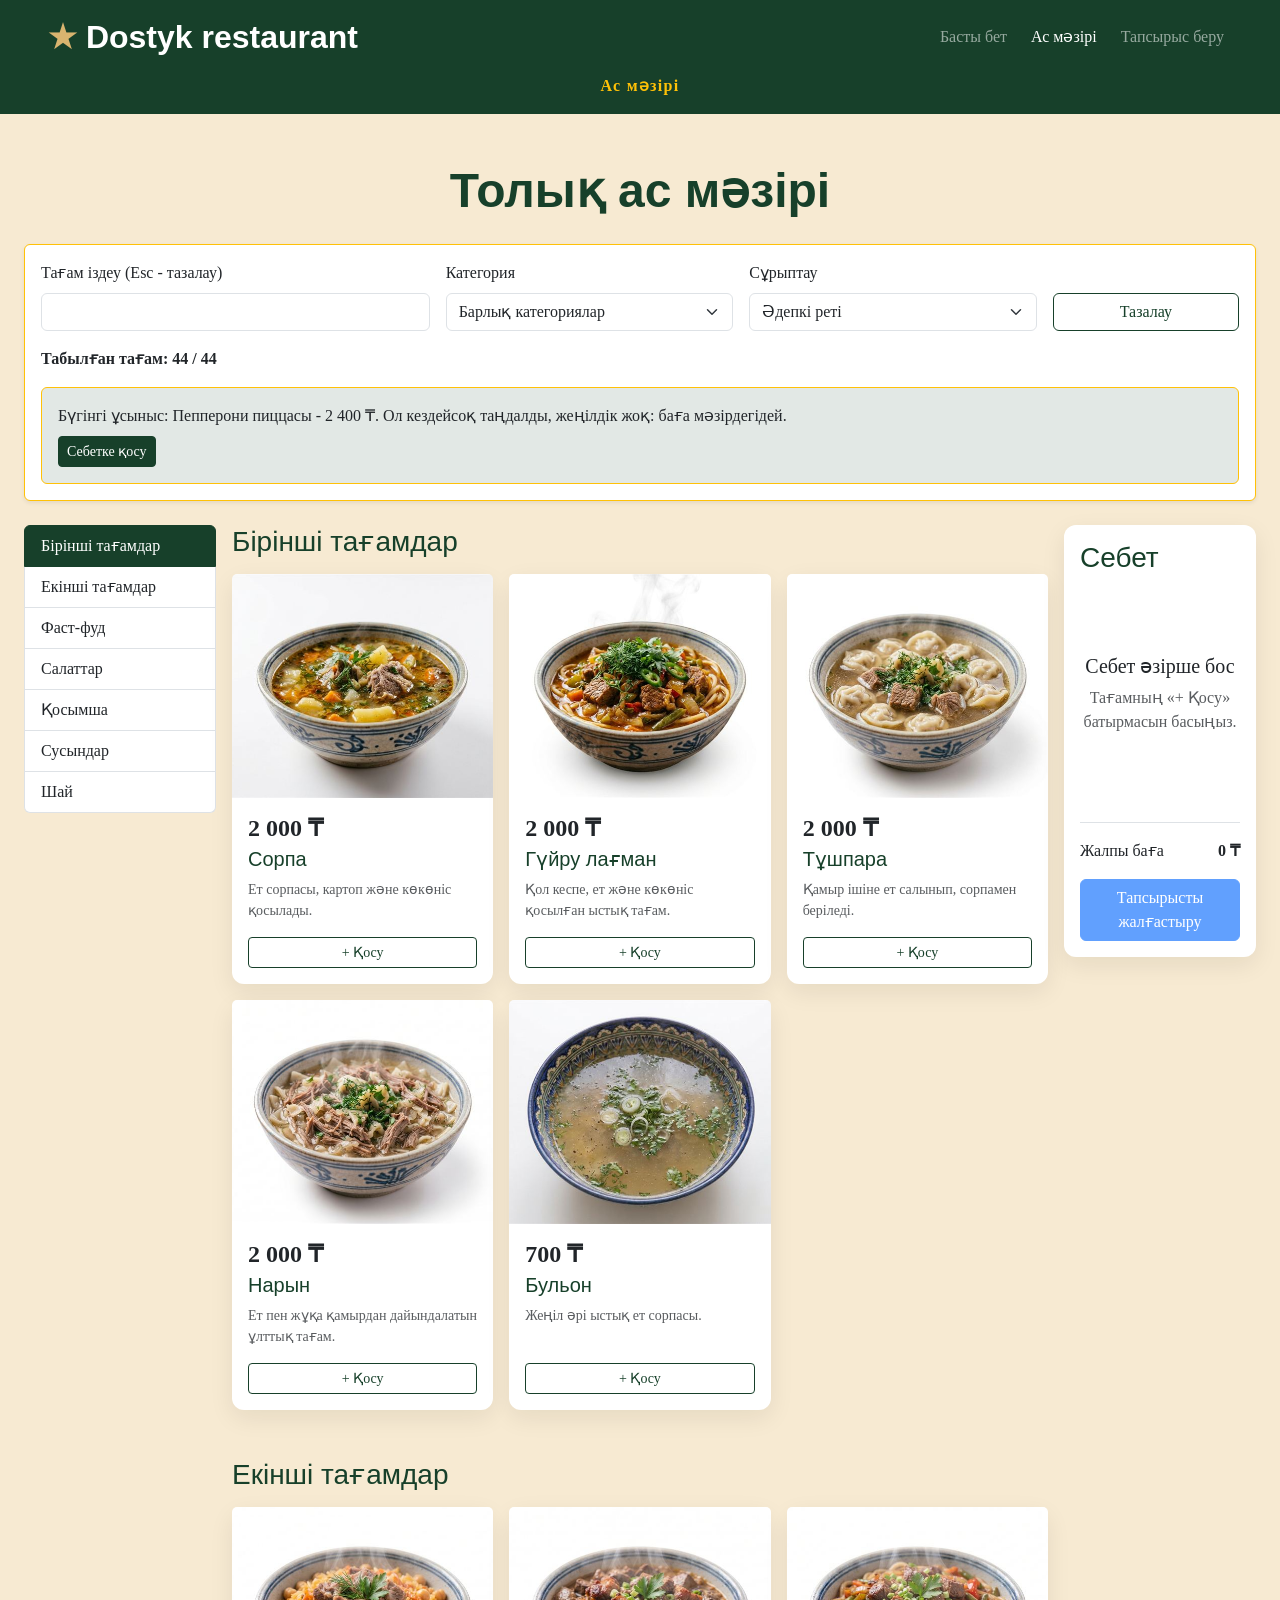
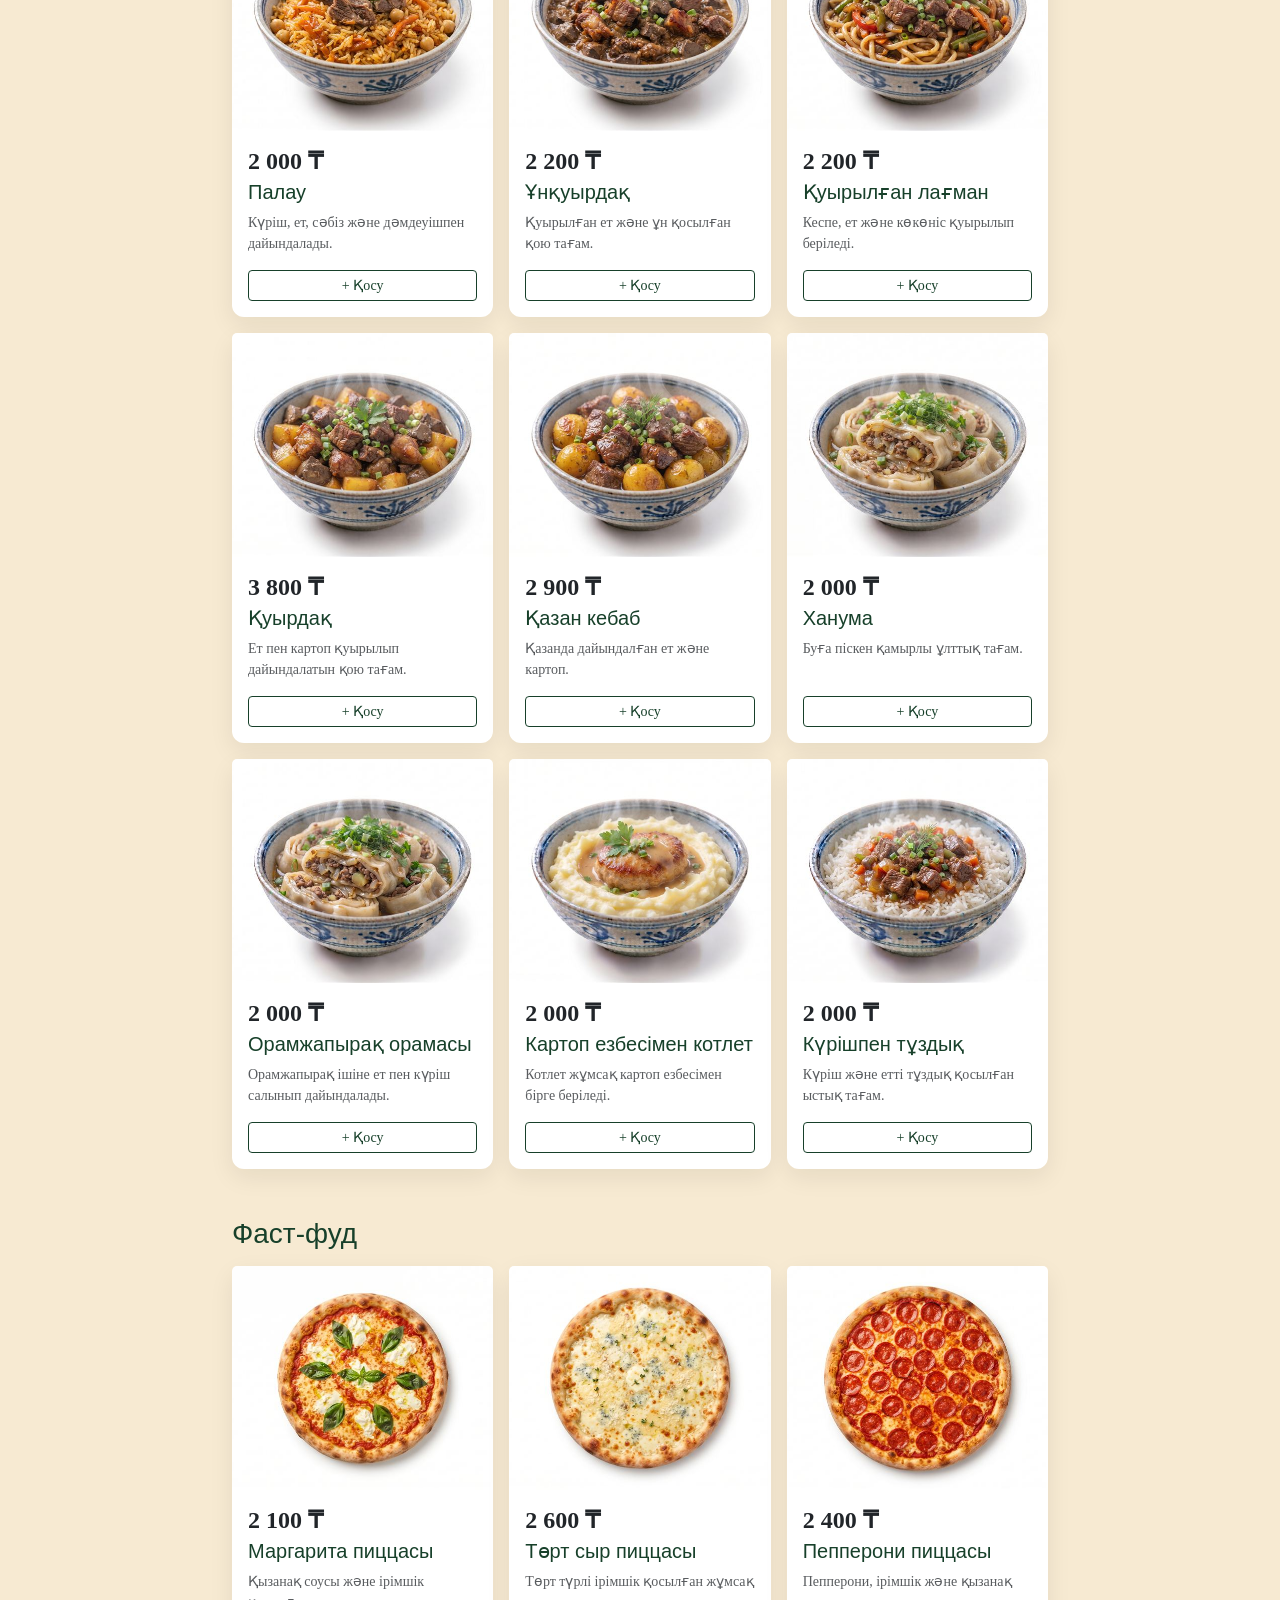
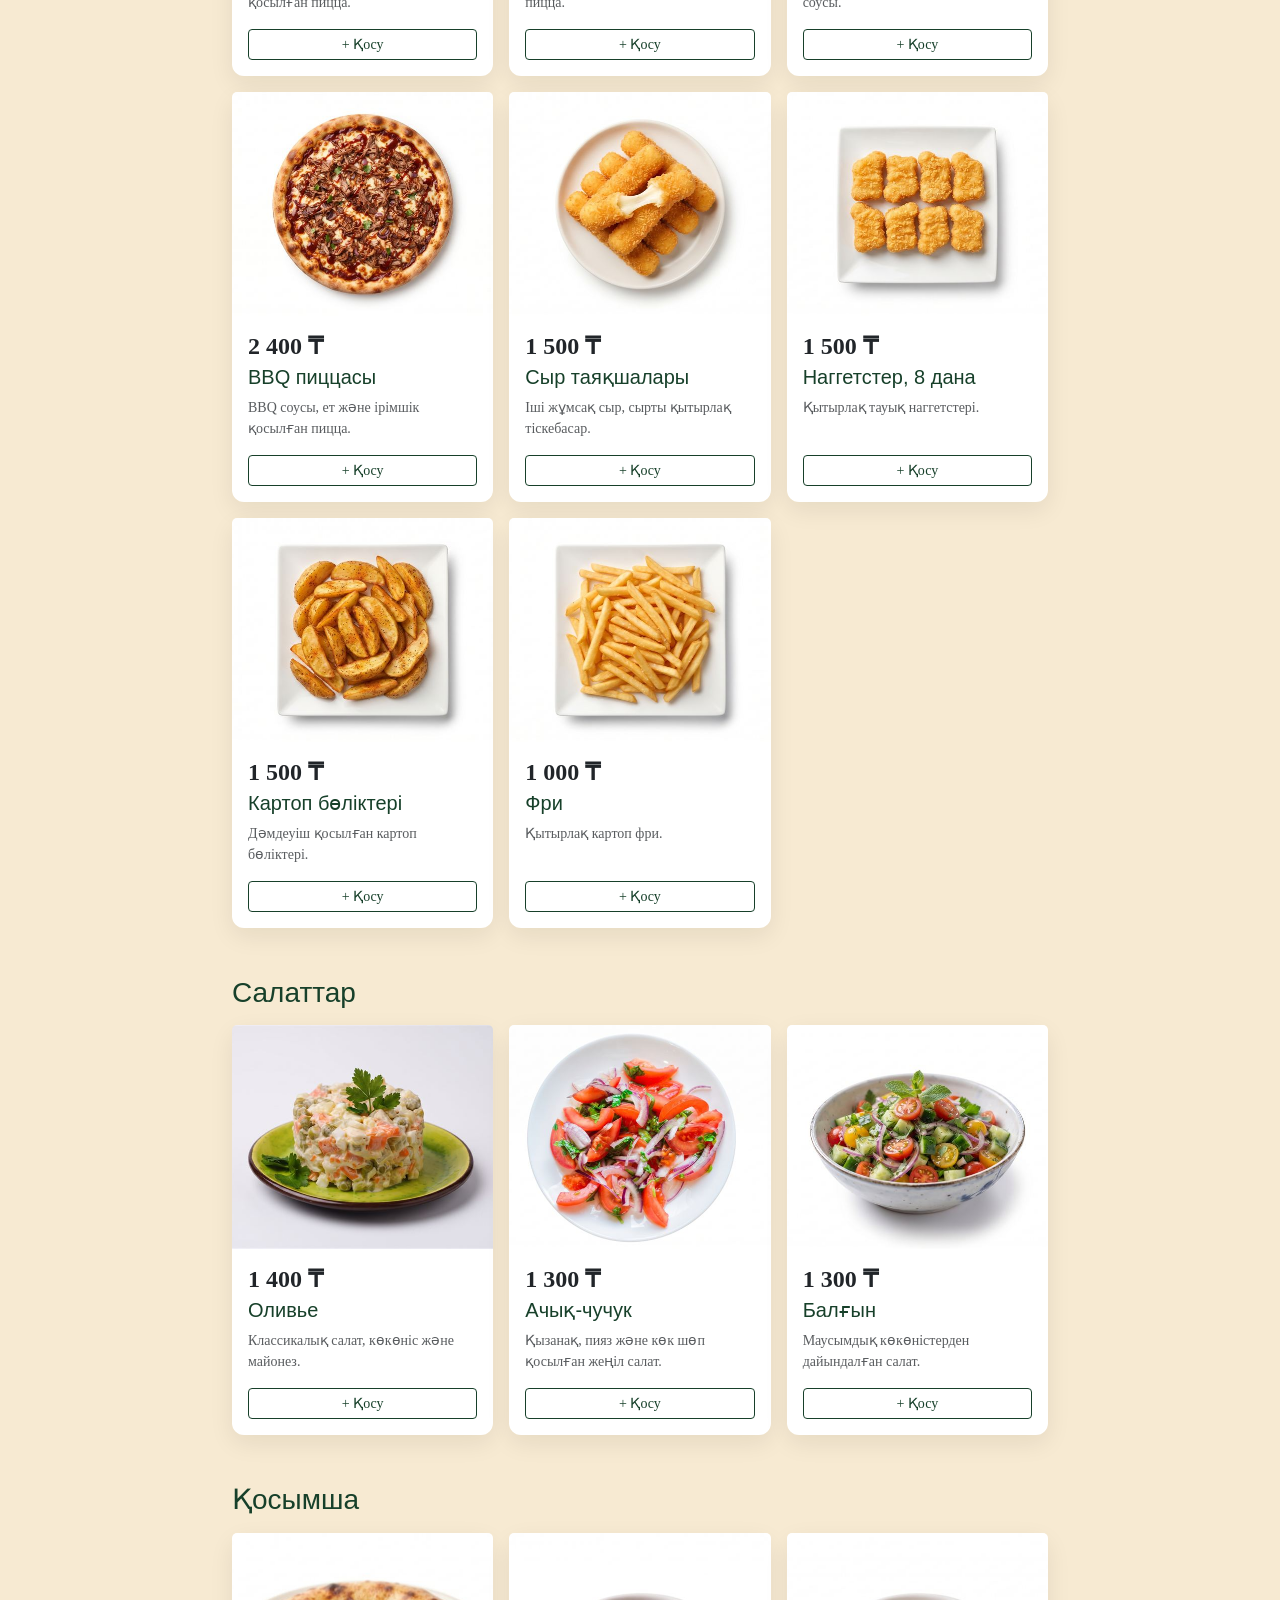
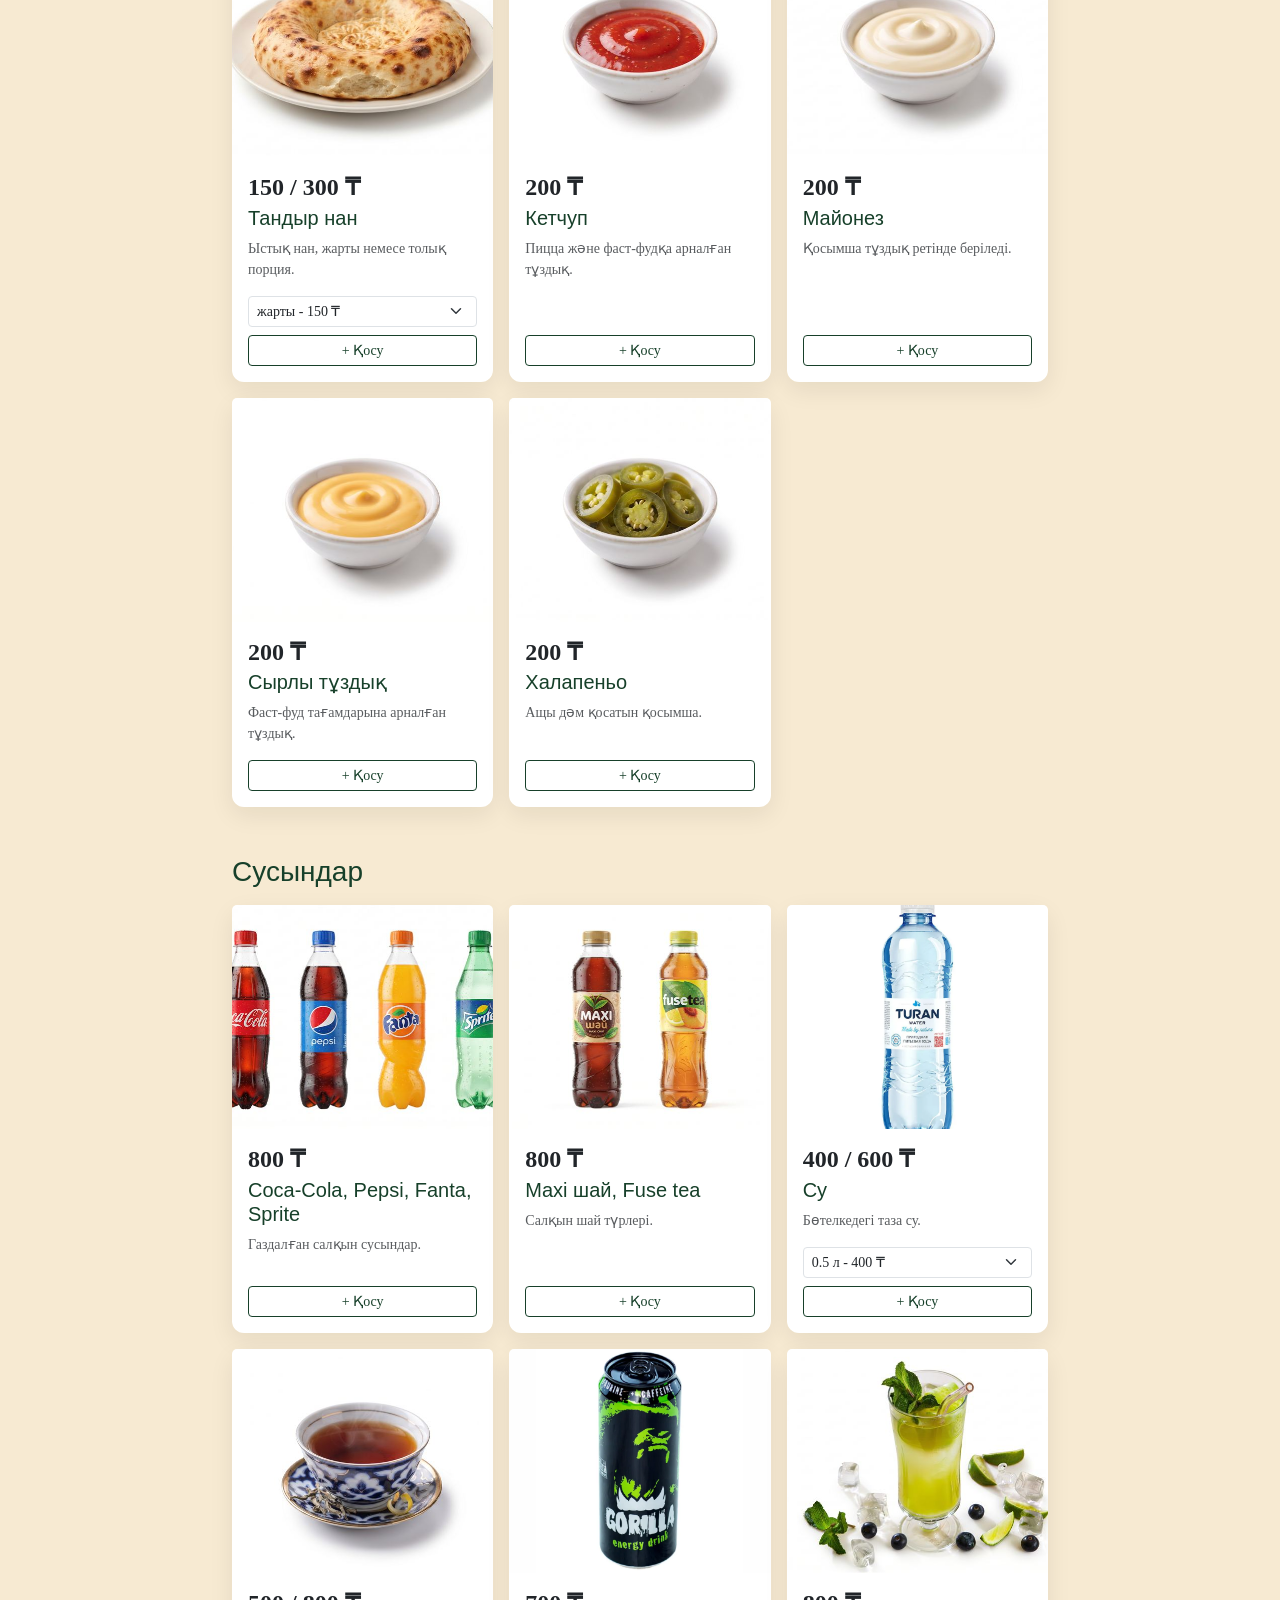
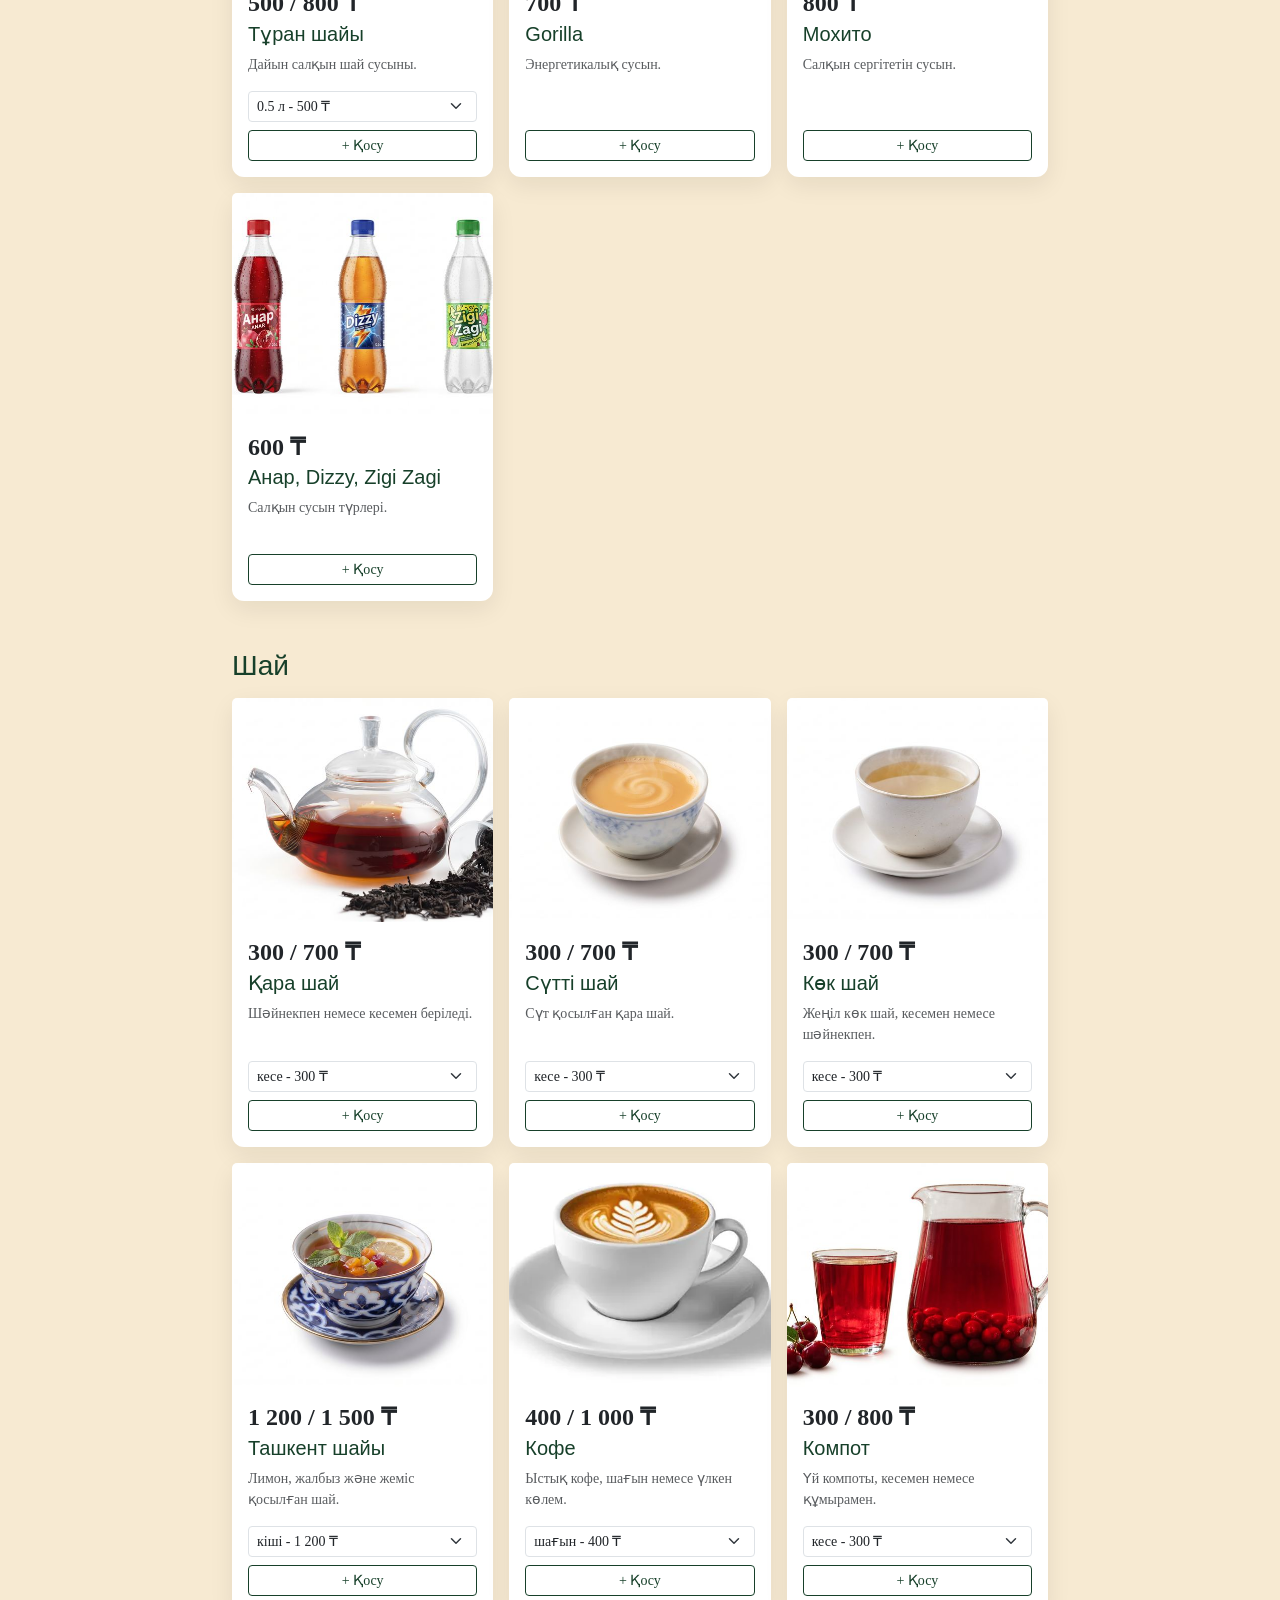
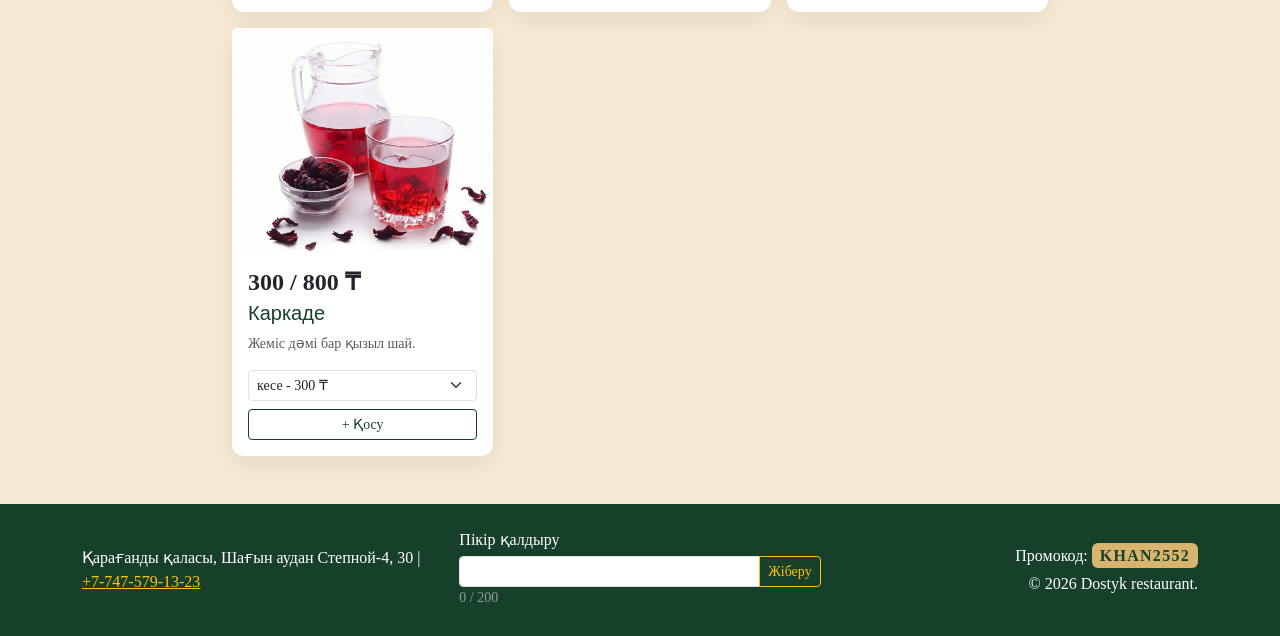
==== commit 7c16fd11: "Add menu search, filter, sort and cart Co-Authored-By: Claude Opus 5.5 <noreply@anthropic.com>" ====
--- a/menu.html
+++ b/menu.html
@@ -762,5 +762,8 @@
     </footer>
 
     <script src="https://cdn.jsdelivr.net/npm/bootstrap@5.3.3/dist/js/bootstrap.bundle.min.js"></script>
+    <script src="js/data.js" defer></script>
+    <script src="js/main.js" defer></script>
+    <script src="js/menu.js" defer></script>
 </body>
 </html>
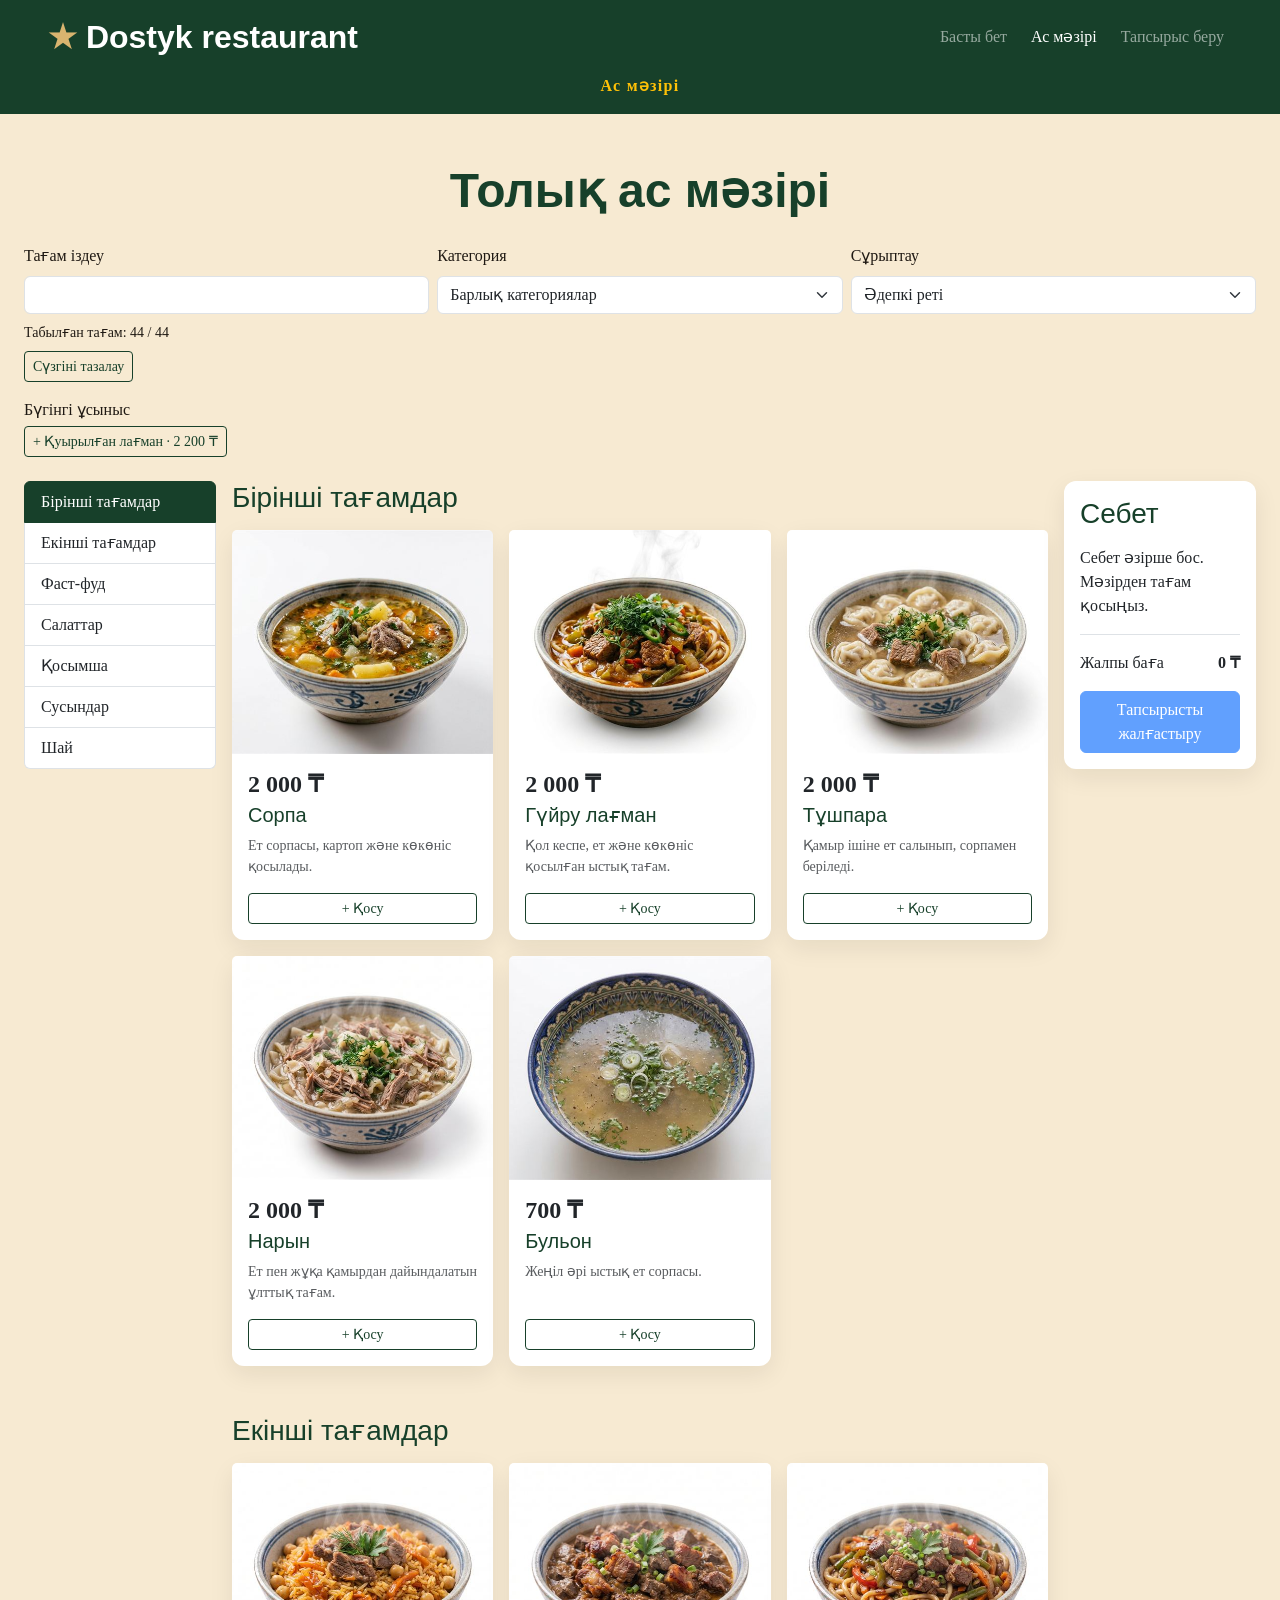
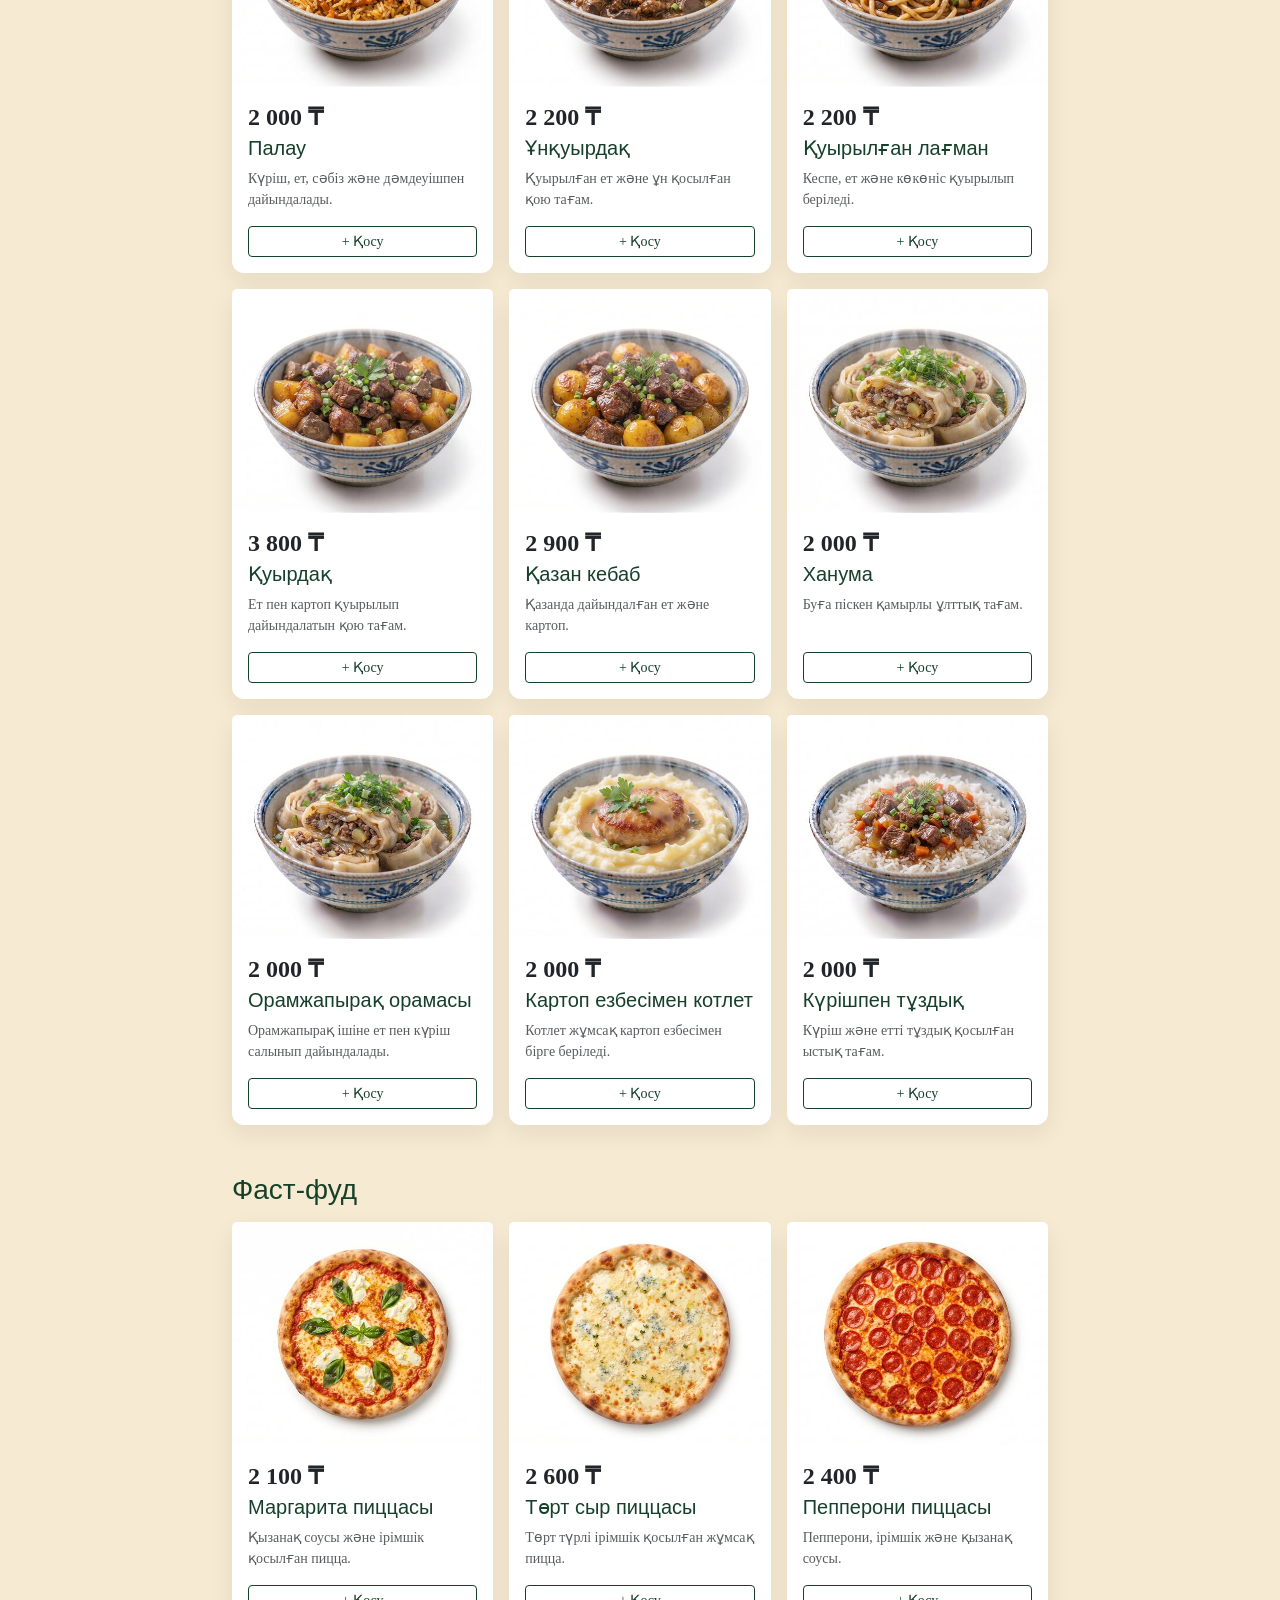
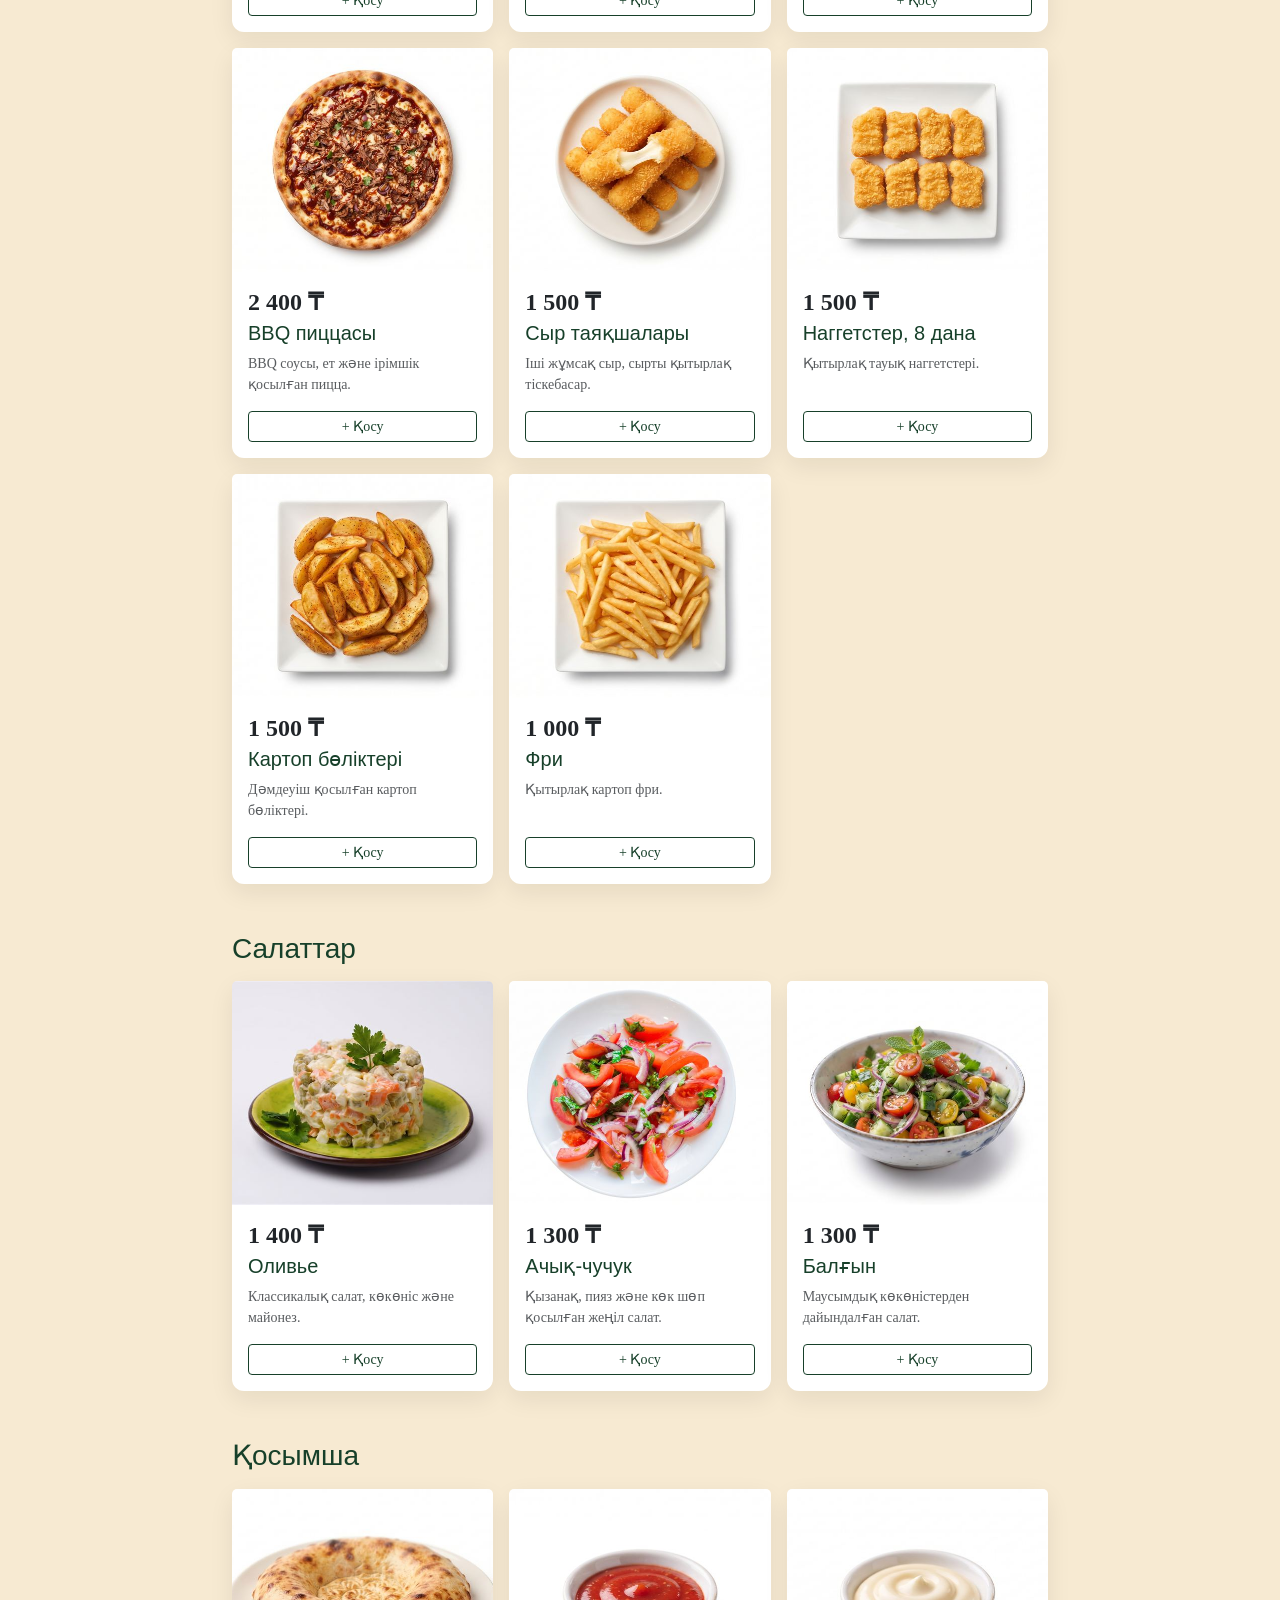
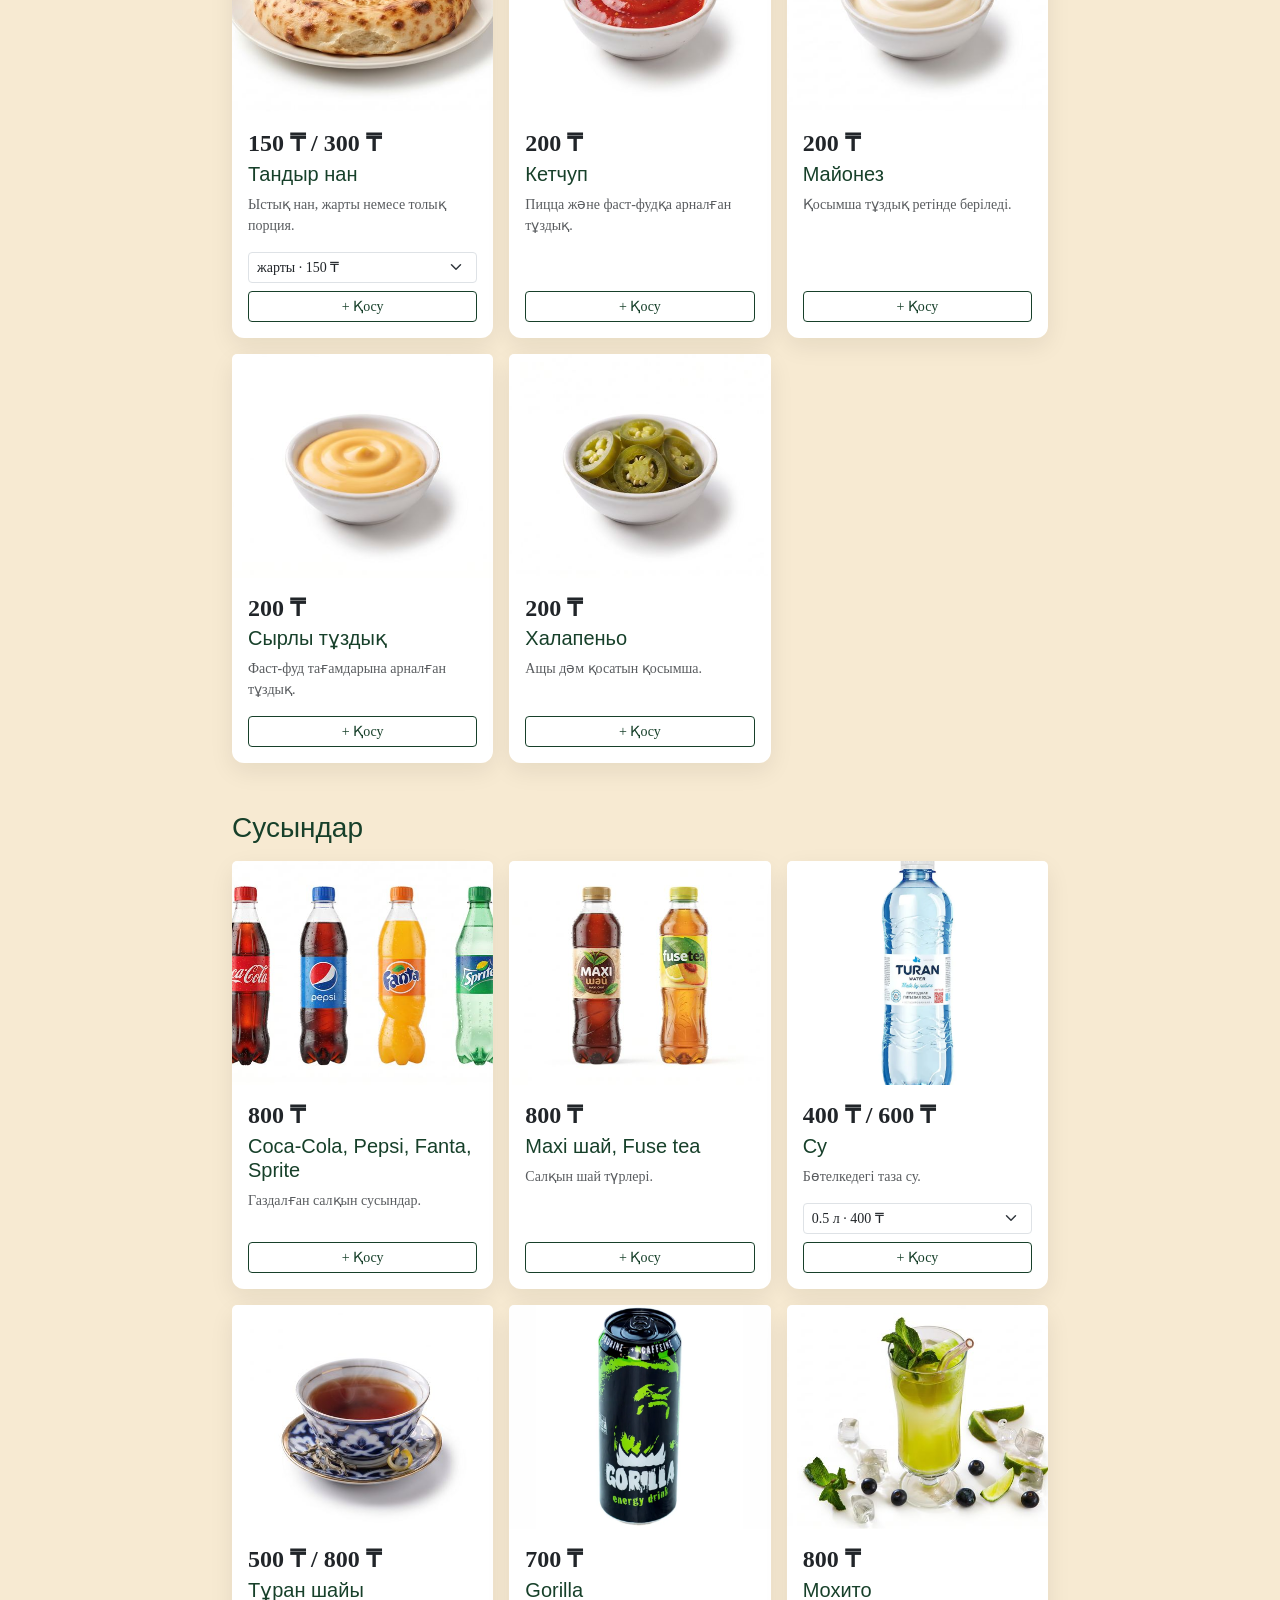
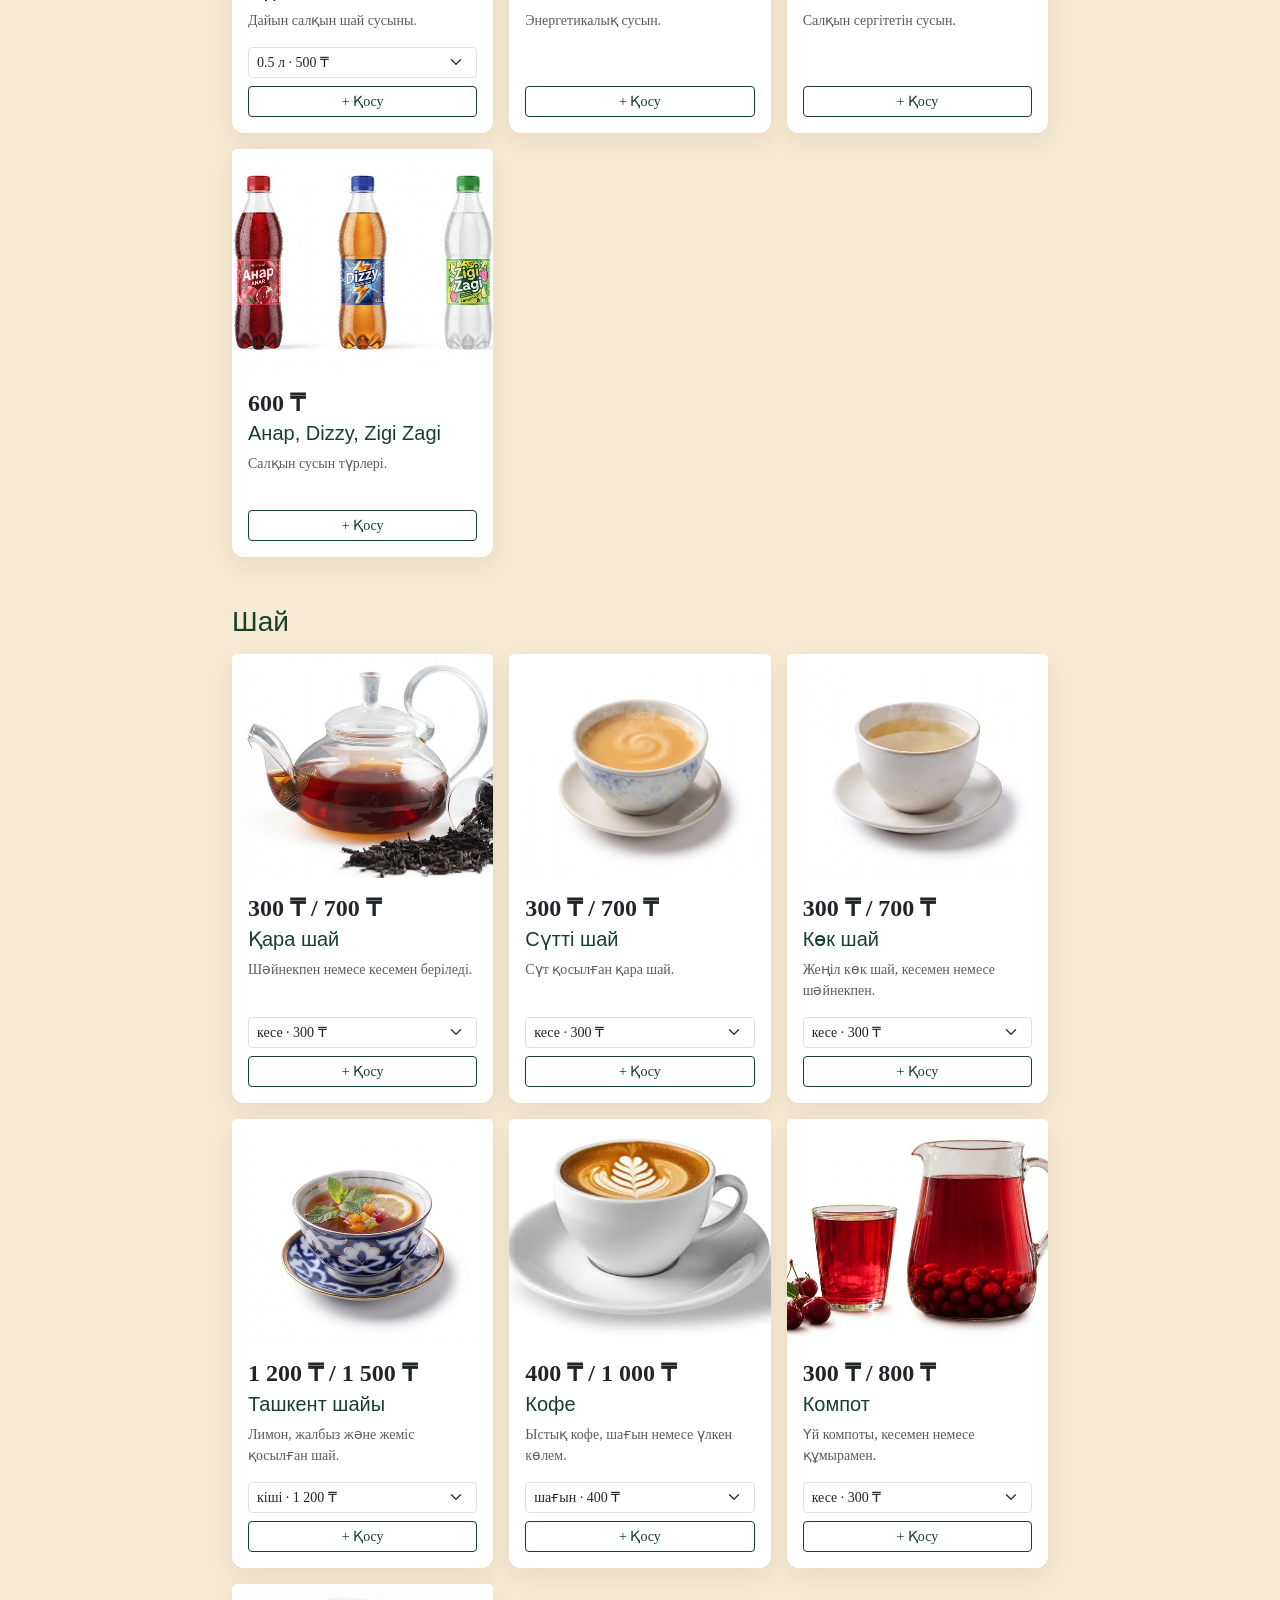
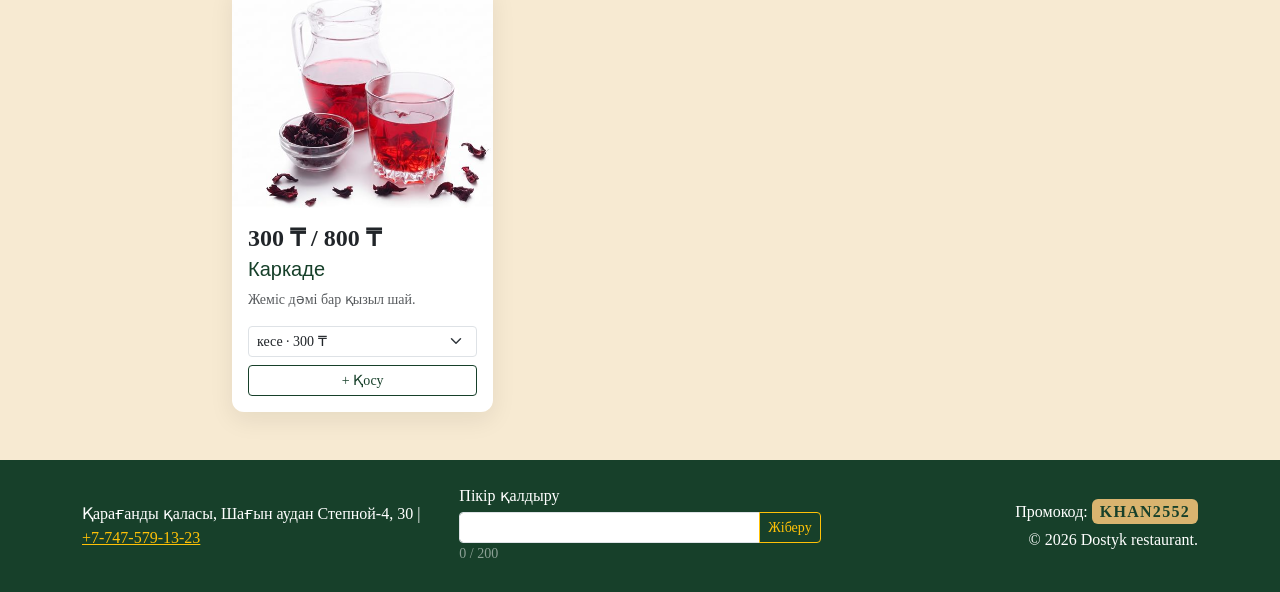
==== commit 066abadc: "Add jQuery cart, validation and feedback" ====
--- a/menu.html
+++ b/menu.html
@@ -763,7 +763,7 @@
 
     <script src="https://cdn.jsdelivr.net/npm/bootstrap@5.3.3/dist/js/bootstrap.bundle.min.js"></script>
     <script src="js/data.js" defer></script>
-    <script src="js/main.js" defer></script>
-    <script src="js/menu.js" defer></script>
+    <script src="https://code.jquery.com/jquery-3.7.1.min.js" defer></script>
+    <script src="js/jquery-app.js" defer></script>
 </body>
 </html>
